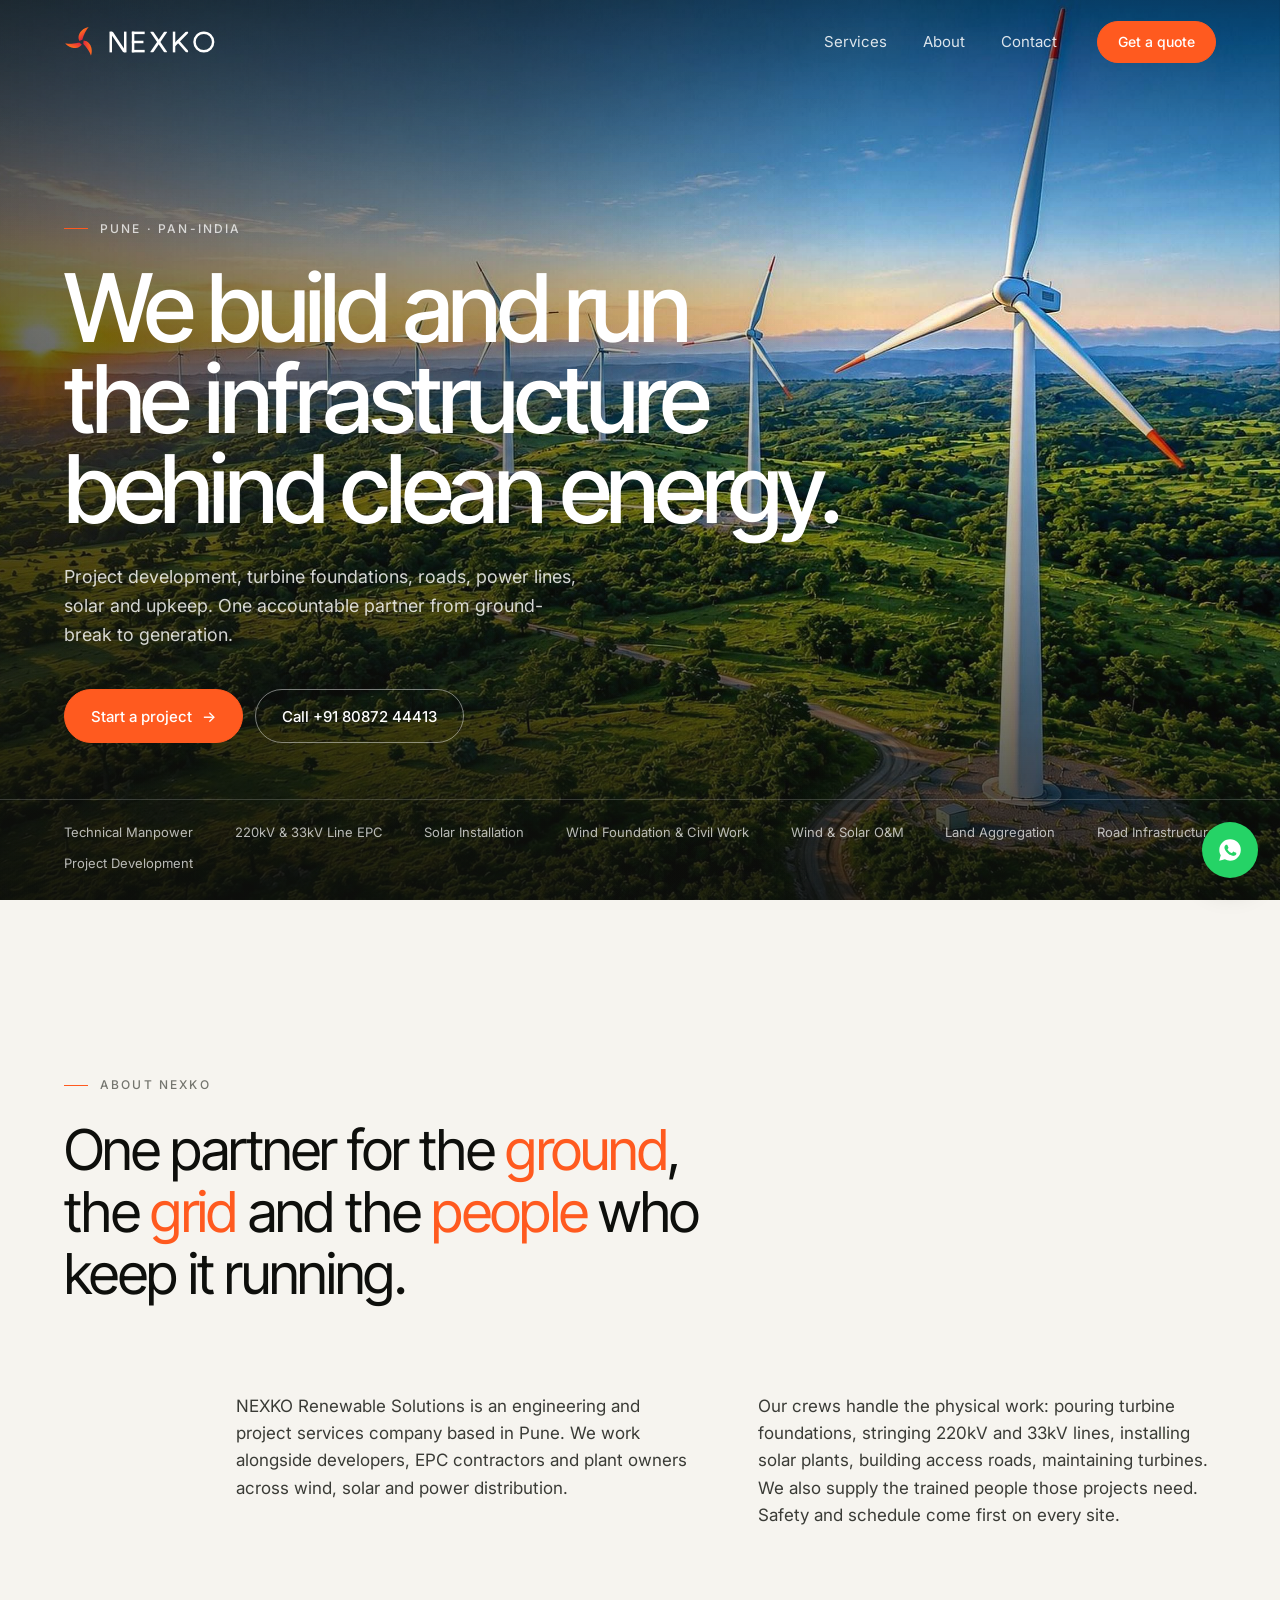
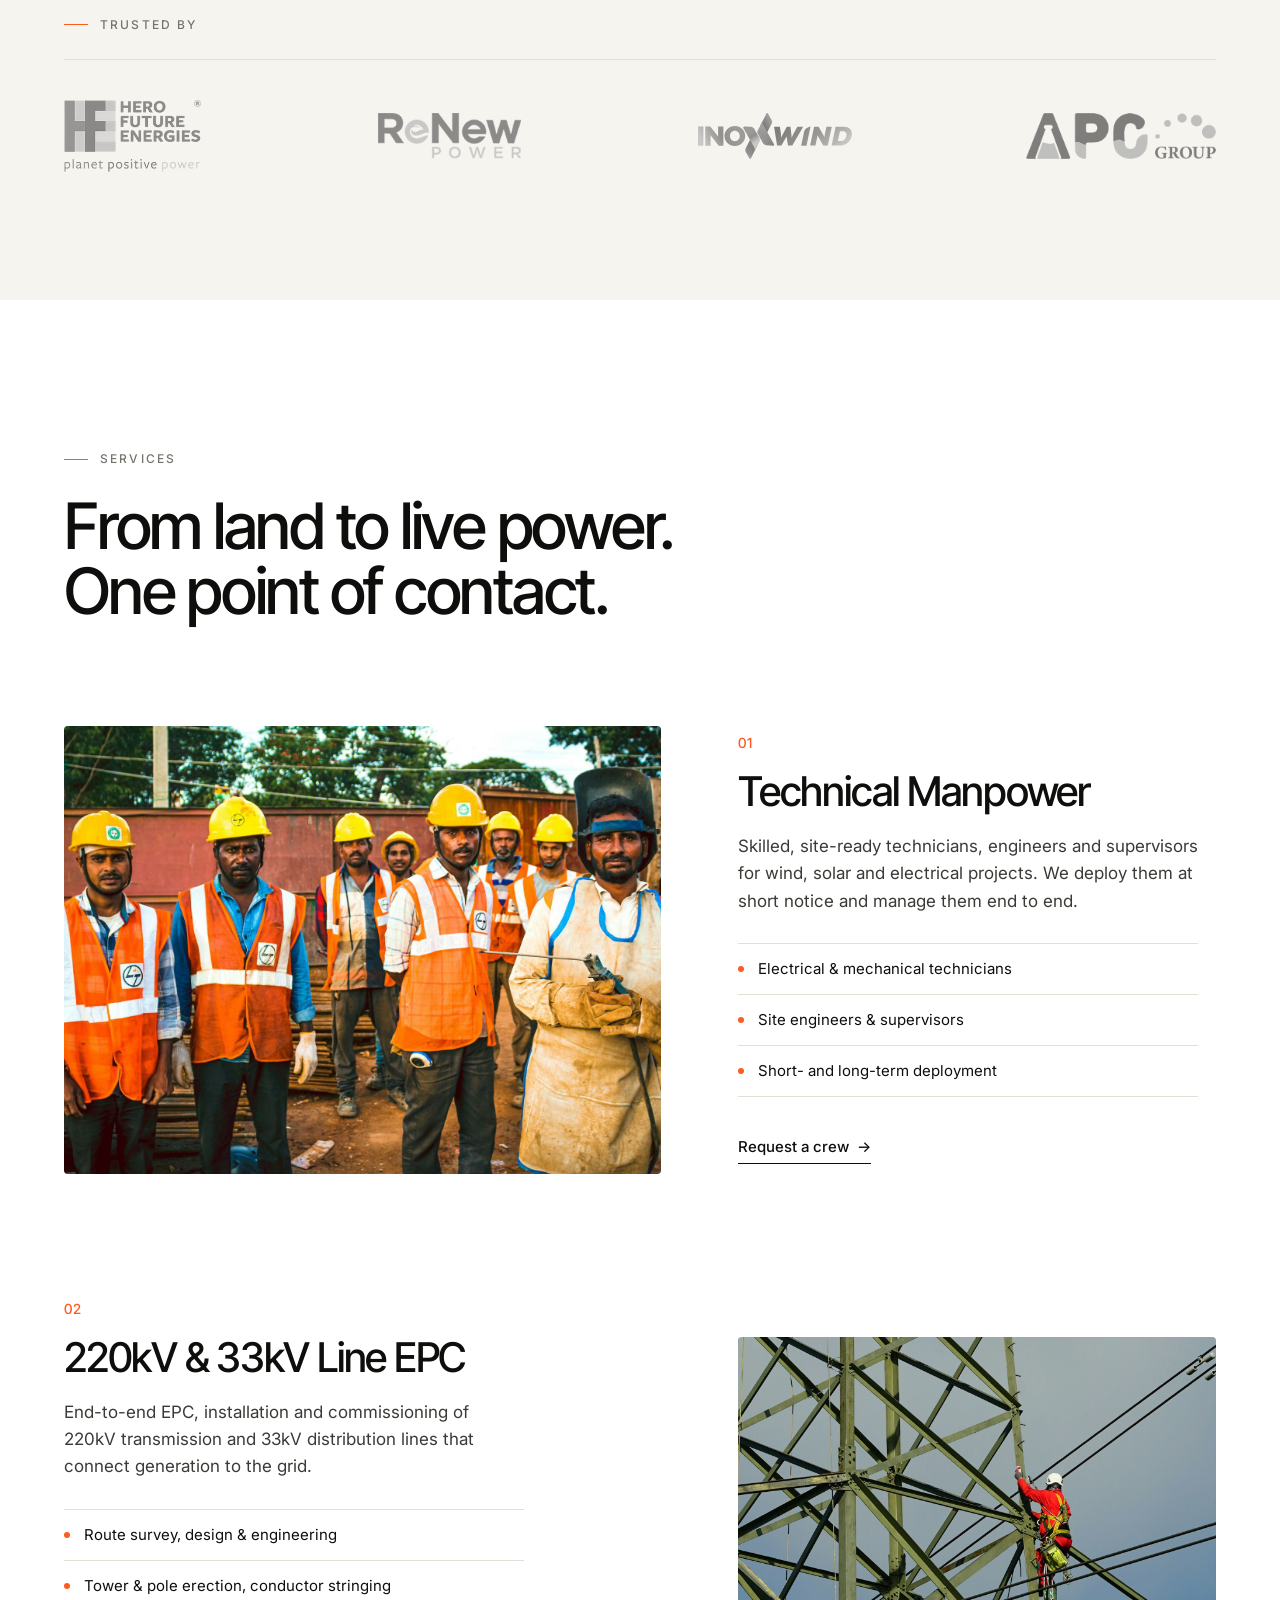
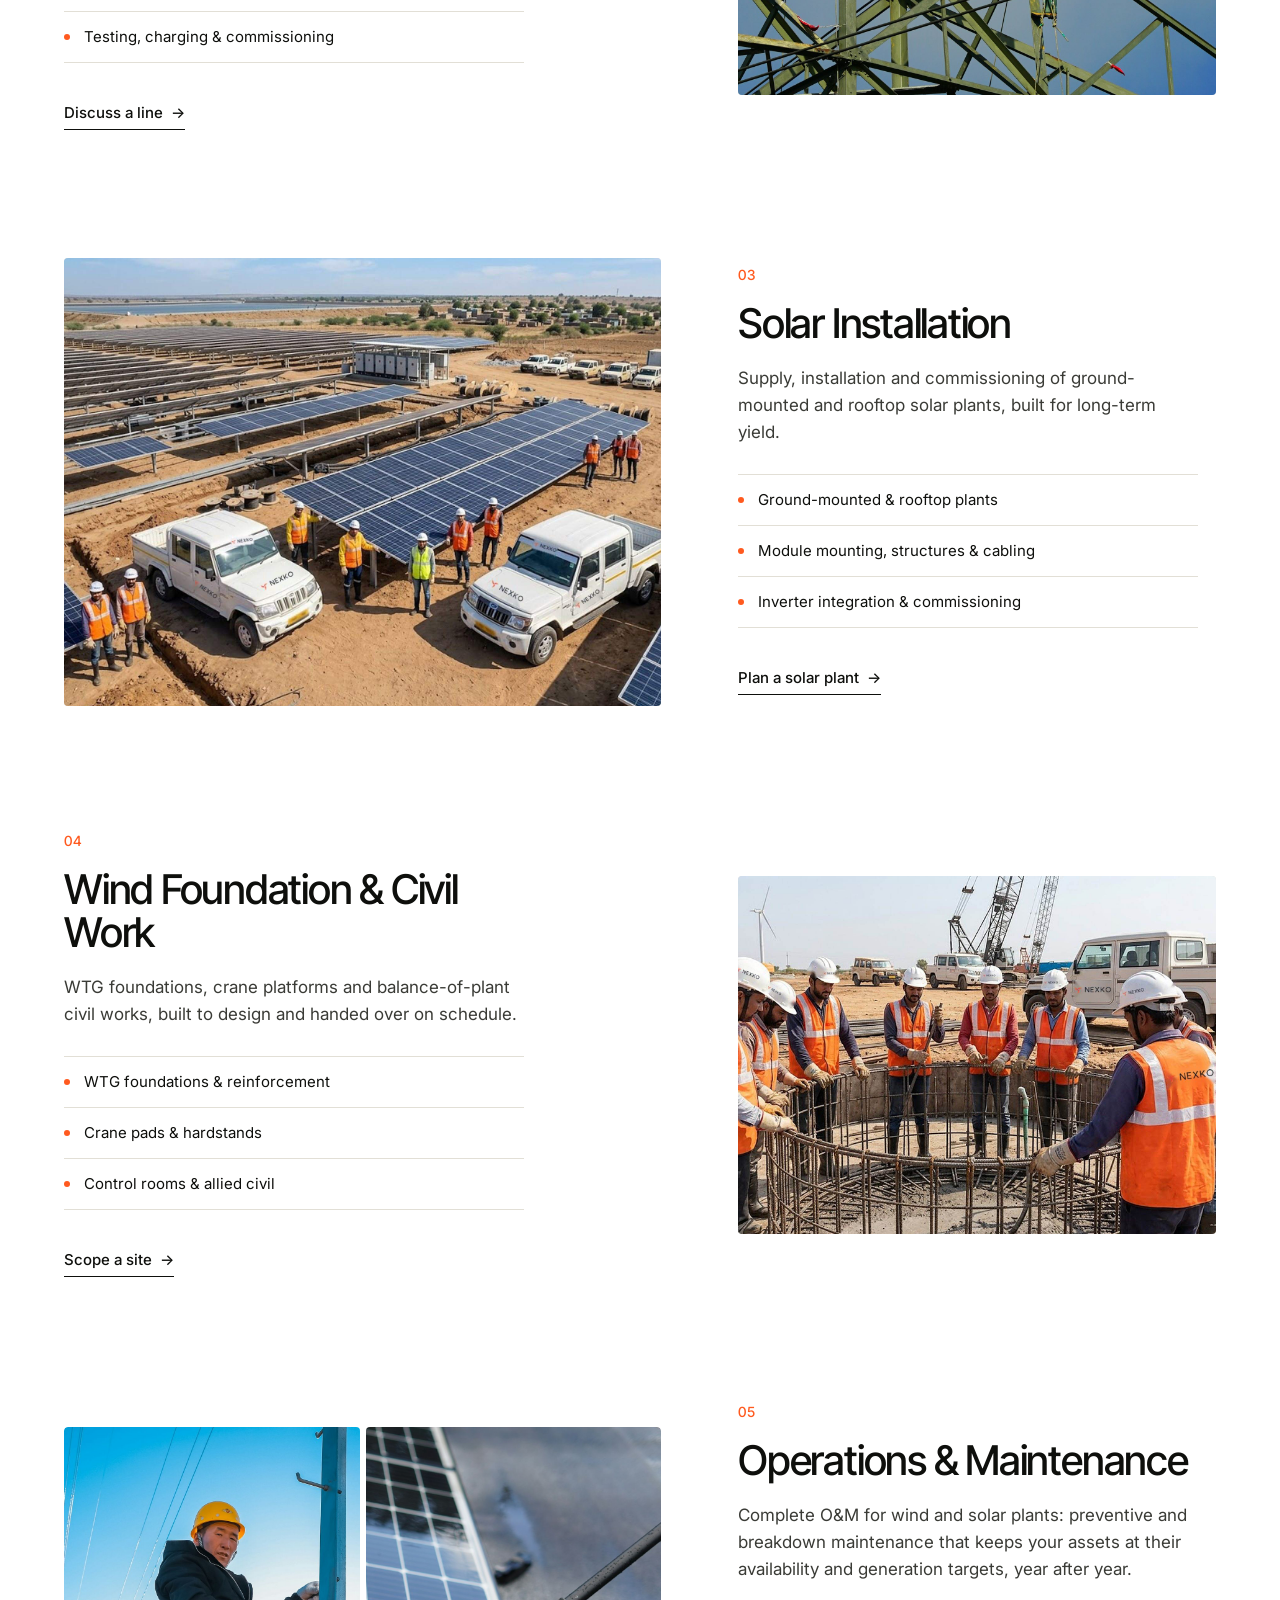
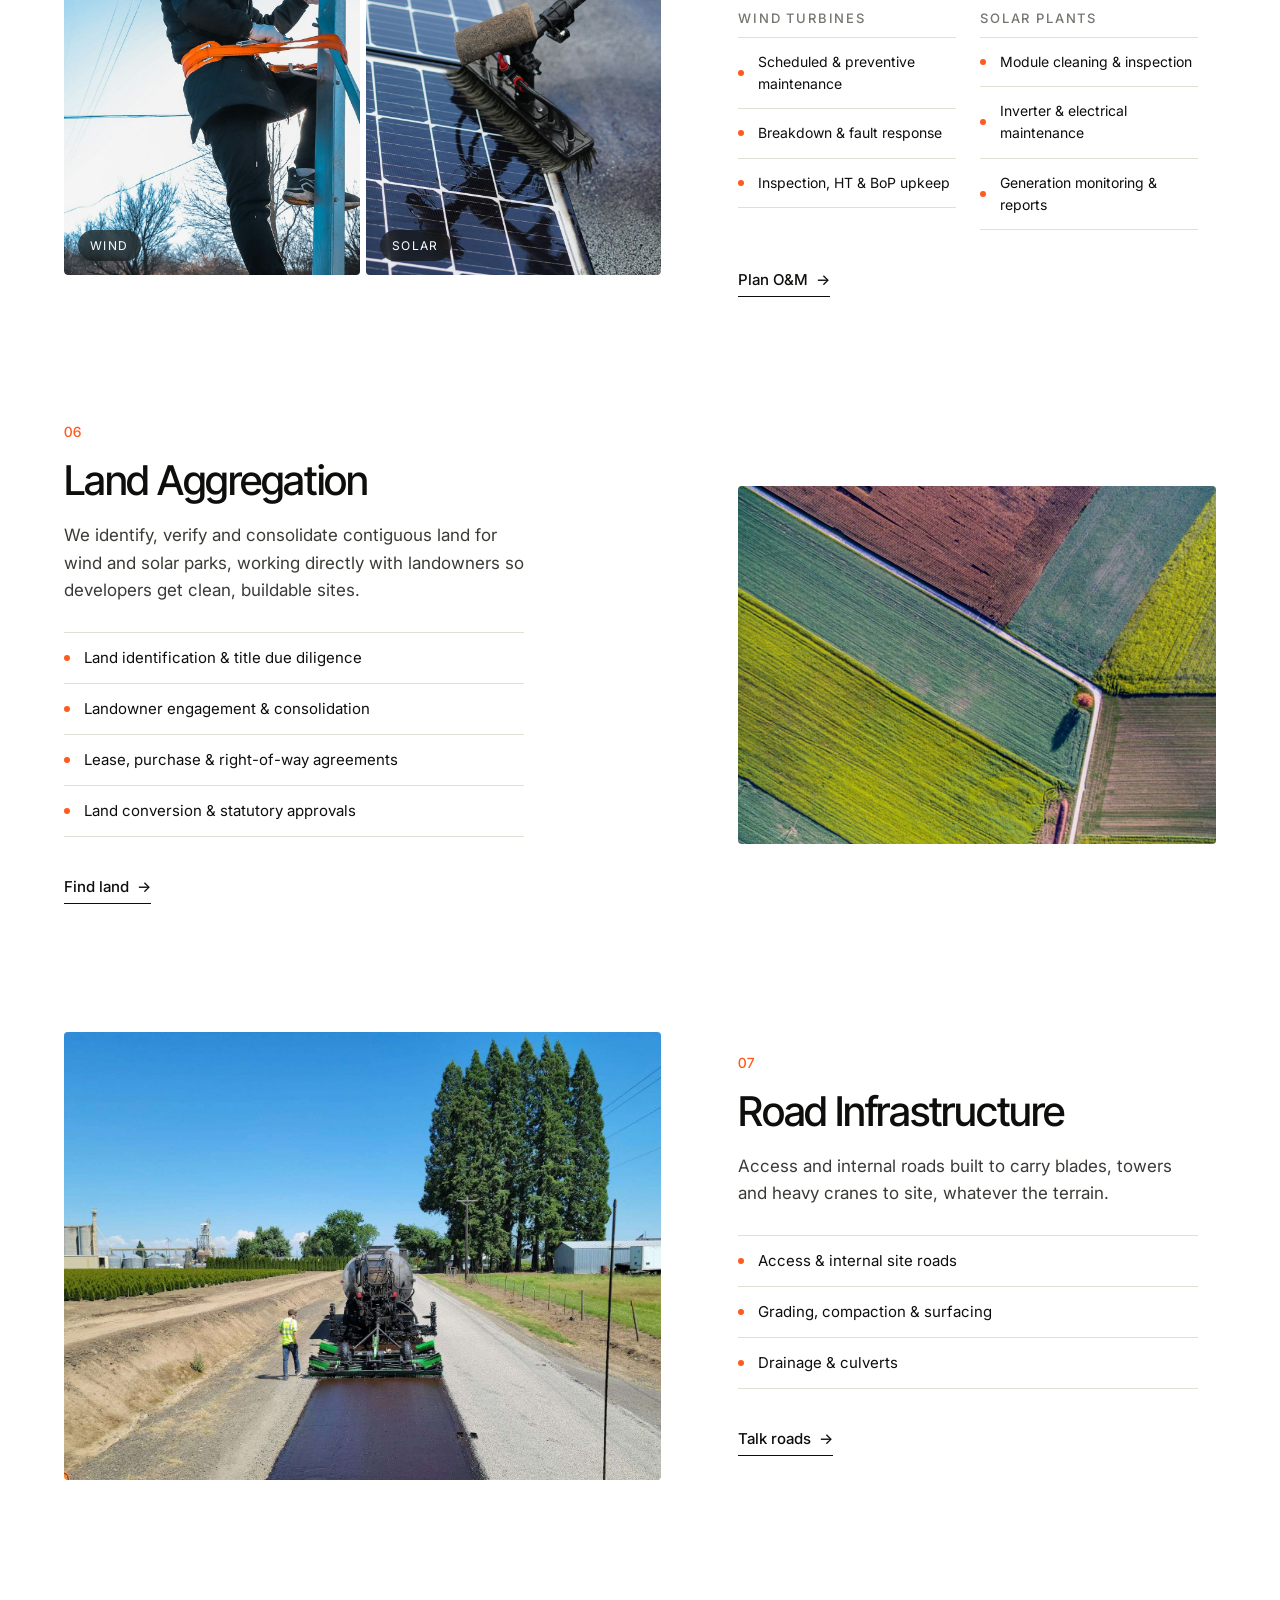
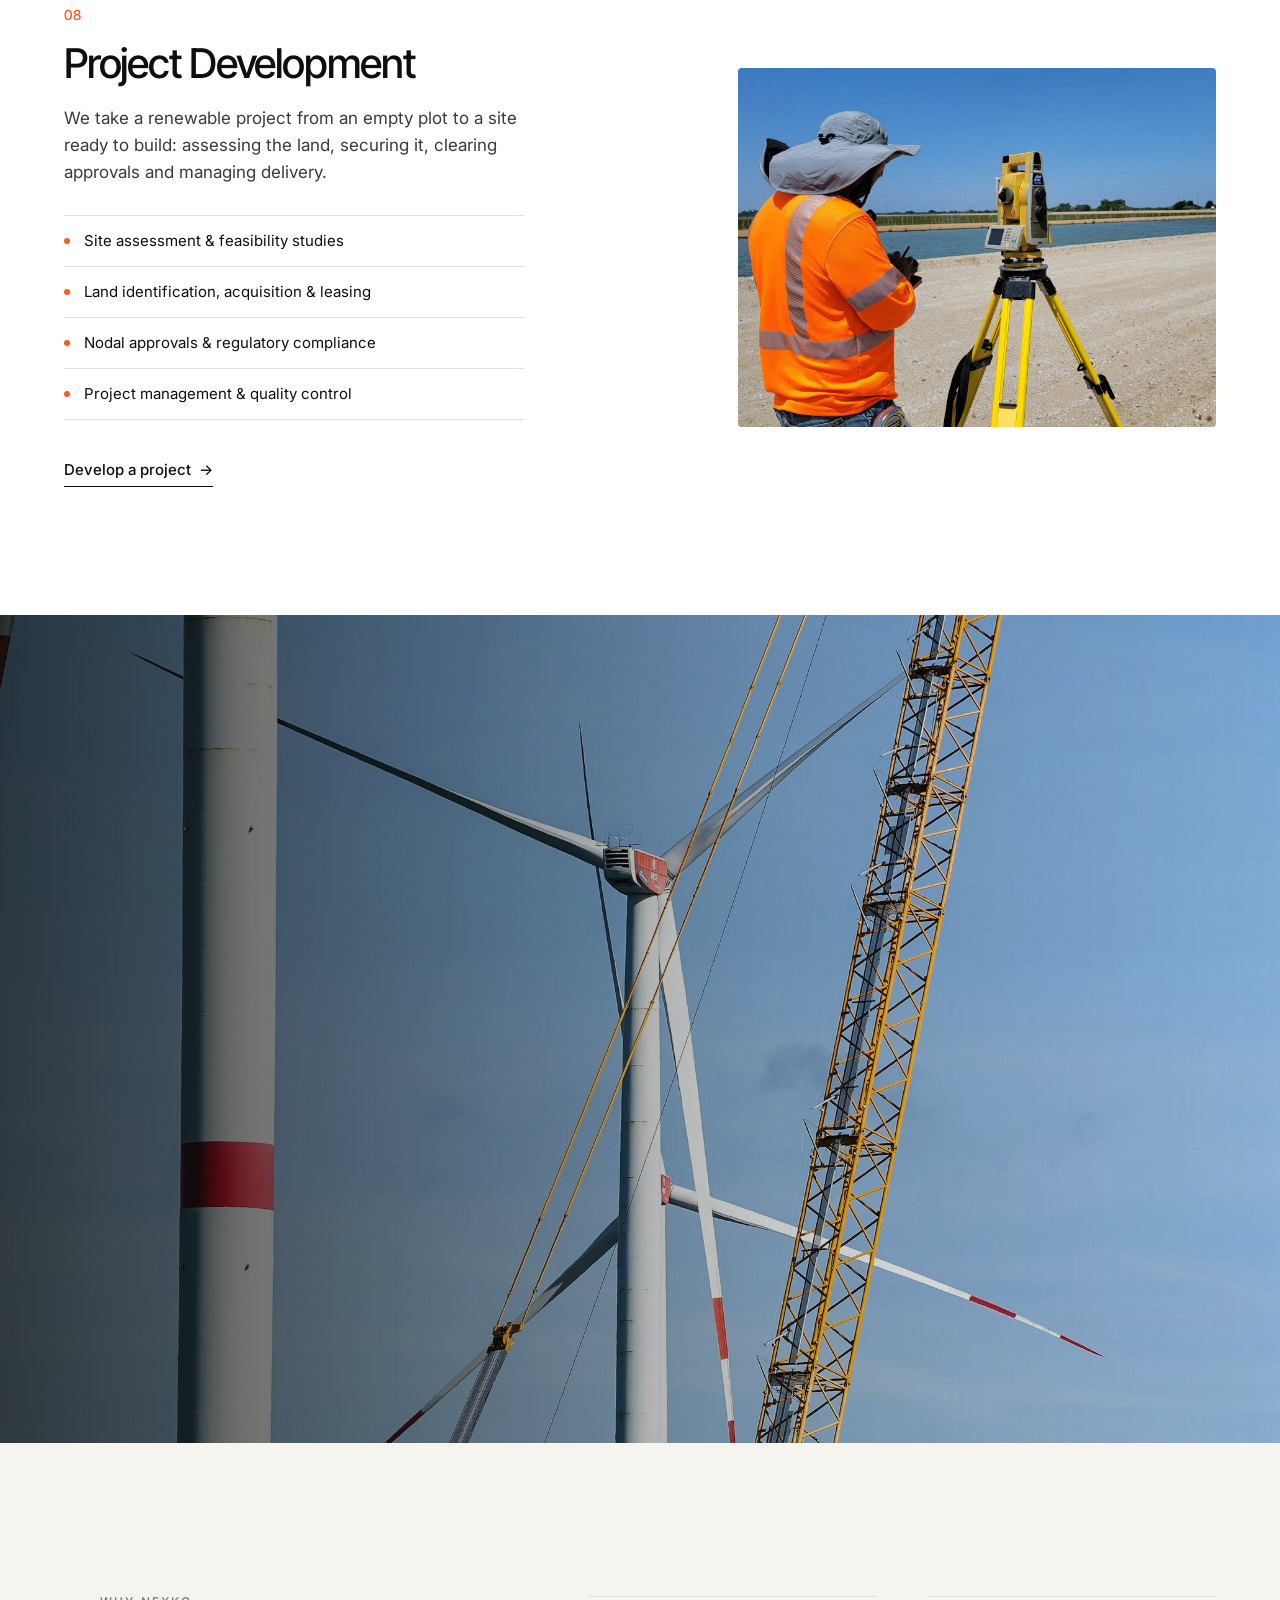
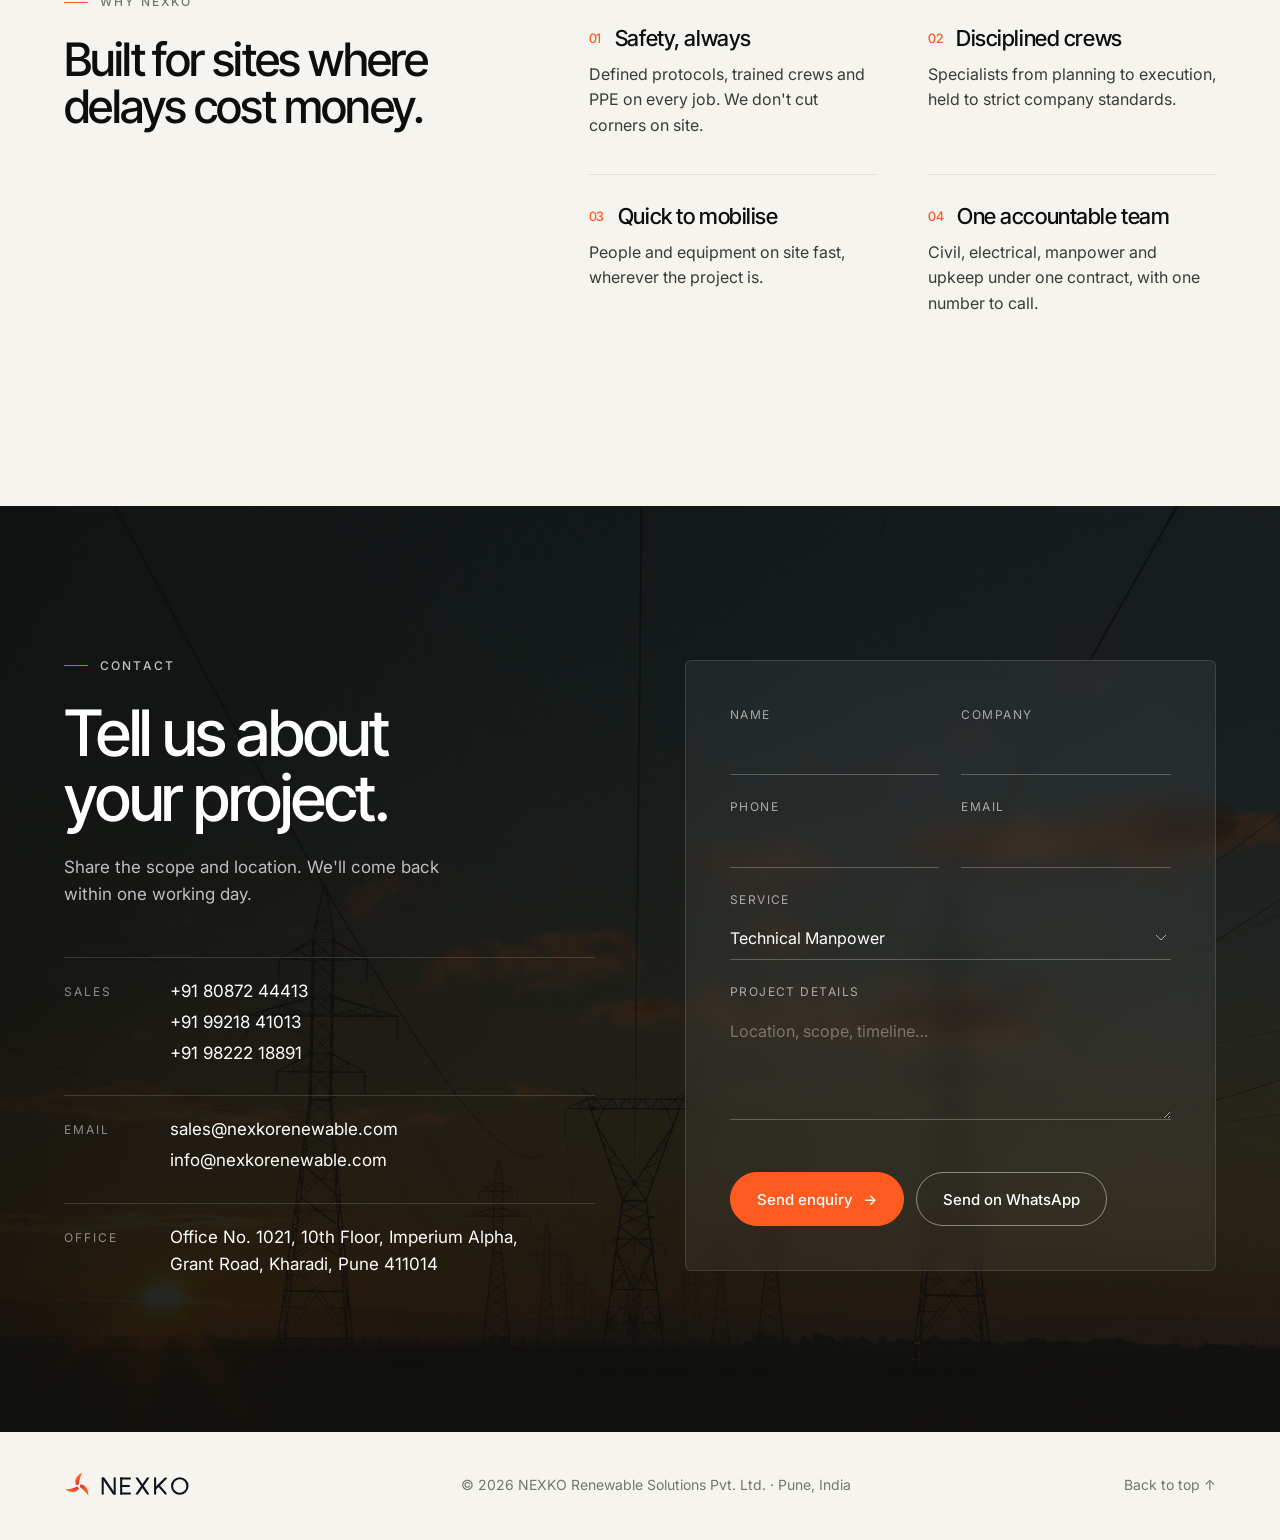
==== index.html @ 8a7cab30 "Add Land Aggregation service above Road Infrastructure Co-Authored-By: Claude Opus 5.5 <noreply@anth" ====
<!doctype html>
<html lang="en">
<head>
  <meta charset="utf-8" />
  <meta name="viewport" content="width=device-width, initial-scale=1" />
  <title>NEXKO Renewable Solutions | Wind, Power & Infrastructure Services</title>
  <meta name="description" content="NEXKO Renewable Solutions, Pune: project development, wind foundation and civil works, road infrastructure, 220kV and 33kV line EPC, solar installation, operations & maintenance and technical manpower." />
  <meta name="theme-color" content="#0e0f0c" />
  <meta property="og:title" content="NEXKO Renewable Solutions" />
  <meta property="og:description" content="Project development, wind civil works, roads, 220kV & 33kV lines, solar, O&M and manpower. One accountable partner." />
  <meta property="og:image" content="assets/img/hero-windfarm.jpg?v=4" />
  <link rel="icon" type="image/svg+xml" href="assets/brand/nexko-mark.svg" />
  <link rel="icon" type="image/png" href="assets/brand/favicon-64.png" />
  <link rel="apple-touch-icon" href="assets/brand/apple-touch-icon.png" />
  <link rel="preconnect" href="https://fonts.googleapis.com" />
  <link rel="preconnect" href="https://fonts.gstatic.com" crossorigin />
  <link href="https://fonts.googleapis.com/css2?family=Inter+Tight:wght@400;500;600&family=Inter:wght@400;500&display=swap" rel="stylesheet" />
  <link rel="preload" as="image" href="assets/img/hero-windfarm.jpg?v=4" />
  <link rel="stylesheet" href="assets/styles.css?v=7" />
</head>
<body>

  <header class="nav" id="nav">
    <div class="nav__inner">
      <a href="#top" class="nav__logo" aria-label="NEXKO home">
        <img src="assets/brand/nexko-logo-white.svg" alt="NEXKO Renewable Solutions" class="logo logo--light" />
        <img src="assets/brand/nexko-logo.svg" alt="" class="logo logo--dark" aria-hidden="true" />
      </a>
      <nav class="nav__links" aria-label="Primary">
        <a href="#services">Services</a>
        <a href="#about">About</a>
        <a href="#contact">Contact</a>
      </nav>
      <a href="#contact" class="btn btn--small nav__cta">Get a quote</a>
      <button class="nav__toggle" aria-label="Open menu" aria-expanded="false"><span></span><span></span></button>
    </div>
  </header>

  <main id="top">

    <!-- HERO -->
    <section class="hero">
      <div class="hero__media"><img src="assets/img/hero-windfarm.jpg?v=4" alt="Wind farm across green hills at sunrise" /></div>
      <div class="hero__shade"></div>
      <div class="hero__content wrap">
        <p class="eyebrow eyebrow--light">Pune · Pan-India</p>
        <h1 class="hero__title">We build and run<br />the infrastructure<br />behind clean energy.</h1>
        <p class="hero__lead">Project development, turbine foundations, roads, power lines, solar and upkeep. One accountable partner from ground-break to generation.</p>
        <div class="hero__actions">
          <a href="#contact" class="btn">Start a project <span aria-hidden="true">→</span></a>
          <a href="tel:+918087244413" class="btn btn--ghost">Call +91 80872 44413</a>
        </div>
      </div>
      <ul class="hero__strip wrap" aria-label="What we do">
        <li>Technical Manpower</li>
        <li>220kV &amp; 33kV Line EPC</li>
        <li>Solar Installation</li>
        <li>Wind Foundation &amp; Civil Work</li>
        <li>Wind &amp; Solar O&amp;M</li>
        <li>Land Aggregation</li>
        <li>Road Infrastructure</li>
        <li>Project Development</li>
      </ul>
    </section>

    <!-- STATEMENT -->
    <section class="statement wrap" id="about">
      <p class="eyebrow">About NEXKO</p>
      <p class="statement__text reveal">One partner for the <em>ground</em>, the <em>grid</em> and the <em>people</em> who keep it running.</p>
      <div class="statement__cols reveal">
        <p>NEXKO Renewable Solutions is an engineering and project services company based in Pune. We work alongside developers, EPC contractors and plant owners across wind, solar and power distribution.</p>
        <p>Our crews handle the physical work: pouring turbine foundations, stringing 220kV and 33kV lines, installing solar plants, building access roads, maintaining turbines. We also supply the trained people those projects need. Safety and schedule come first on every site.</p>
      </div>
    </section>

    <!-- CLIENTS -->
    <section class="clients wrap" aria-labelledby="clients-title">
      <p class="eyebrow" id="clients-title">Trusted by</p>
      <ul class="clients__list reveal">
        <li><img src="assets/clients/hero-future-energies.png" alt="Hero Future Energies" class="clients__logo clients__logo--tall" loading="lazy" /></li>
        <li><img src="assets/clients/renew-power.png" alt="ReNew Power" class="clients__logo" loading="lazy" /></li>
        <li><img src="assets/clients/inox-wind.svg" alt="Inox Wind Ltd." class="clients__logo" loading="lazy" /></li>
        <li><img src="assets/clients/amazon-papyrus.png" alt="APC Group (Amazon Papyrus)" class="clients__logo" loading="lazy" /></li>
      </ul>
    </section>

    <!-- SERVICES -->
    <section class="services" id="services">
      <div class="wrap services__head">
        <p class="eyebrow">Services</p>
        <h2 class="h2">From land to live power.<br />One point of contact.</h2>
      </div>

      <article class="service wrap reveal">
        <figure class="service__media"><img src="assets/img/manpower.jpg?v=4" alt="Team of technicians in hard hats and safety vests" loading="lazy" /></figure>
        <div class="service__body">
          <span class="service__no">01</span>
          <h3 class="h3">Technical Manpower</h3>
          <p>Skilled, site-ready technicians, engineers and supervisors for wind, solar and electrical projects. We deploy them at short notice and manage them end to end.</p>
          <ul class="ticks">
            <li>Electrical &amp; mechanical technicians</li>
            <li>Site engineers &amp; supervisors</li>
            <li>Short- and long-term deployment</li>
          </ul>
          <a href="#contact" class="link" data-service="Technical Manpower">Request a crew <span aria-hidden="true">→</span></a>
        </div>
      </article>

      <article class="service service--flip wrap reveal">
        <figure class="service__media"><img src="assets/img/lines-epc.jpg?v=4" alt="Line crew climbing a lattice transmission tower" loading="lazy" /></figure>
        <div class="service__body">
          <span class="service__no">02</span>
          <h3 class="h3">220kV &amp; 33kV Line EPC</h3>
          <p>End-to-end EPC, installation and commissioning of 220kV transmission and 33kV distribution lines that connect generation to the grid.</p>
          <ul class="ticks">
            <li>Route survey, design &amp; engineering</li>
            <li>Tower &amp; pole erection, conductor stringing</li>
            <li>Testing, charging &amp; commissioning</li>
          </ul>
          <a href="#contact" class="link" data-service="220kV &amp; 33kV Line EPC">Discuss a line <span aria-hidden="true">→</span></a>
        </div>
      </article>

      <article class="service wrap reveal">
        <figure class="service__media"><img src="assets/img/solar-site.jpg?v=4" alt="NEXKO crew at a solar plant installation site" loading="lazy" /></figure>
        <div class="service__body">
          <span class="service__no">03</span>
          <h3 class="h3">Solar Installation</h3>
          <p>Supply, installation and commissioning of ground-mounted and rooftop solar plants, built for long-term yield.</p>
          <ul class="ticks">
            <li>Ground-mounted &amp; rooftop plants</li>
            <li>Module mounting, structures &amp; cabling</li>
            <li>Inverter integration &amp; commissioning</li>
          </ul>
          <a href="#contact" class="link" data-service="Solar Installation">Plan a solar plant <span aria-hidden="true">→</span></a>
        </div>
      </article>

      <article class="service service--flip wrap reveal">
        <figure class="service__media"><img src="assets/img/foundation-crew.jpg?v=4" alt="NEXKO crew fixing reinforcement for a wind turbine foundation" loading="lazy" /></figure>
        <div class="service__body">
          <span class="service__no">04</span>
          <h3 class="h3">Wind Foundation &amp; Civil Work</h3>
          <p>WTG foundations, crane platforms and balance-of-plant civil works, built to design and handed over on schedule.</p>
          <ul class="ticks">
            <li>WTG foundations &amp; reinforcement</li>
            <li>Crane pads &amp; hardstands</li>
            <li>Control rooms &amp; allied civil</li>
          </ul>
          <a href="#contact" class="link" data-service="Wind Foundation &amp; Civil Work">Scope a site <span aria-hidden="true">→</span></a>
        </div>
      </article>

      <article class="service wrap reveal">
        <figure class="service__media service__media--split">
          <div><img src="assets/img/om-wind.jpg?v=4" alt="Technician climbing beside a wind turbine" loading="lazy" /><span>Wind</span></div>
          <div><img src="assets/img/om-solar.jpg?v=4" alt="Solar panels being cleaned with a brush" loading="lazy" /><span>Solar</span></div>
        </figure>
        <div class="service__body">
          <span class="service__no">05</span>
          <h3 class="h3">Operations &amp; Maintenance</h3>
          <p>Complete O&amp;M for wind and solar plants: preventive and breakdown maintenance that keeps your assets at their availability and generation targets, year after year.</p>
          <div class="om">
            <div>
              <h4>Wind turbines</h4>
              <ul class="ticks">
                <li>Scheduled &amp; preventive maintenance</li>
                <li>Breakdown &amp; fault response</li>
                <li>Inspection, HT &amp; BoP upkeep</li>
              </ul>
            </div>
            <div>
              <h4>Solar plants</h4>
              <ul class="ticks">
                <li>Module cleaning &amp; inspection</li>
                <li>Inverter &amp; electrical maintenance</li>
                <li>Generation monitoring &amp; reports</li>
              </ul>
            </div>
          </div>
          <a href="#contact" class="link" data-service="Operations &amp; Maintenance">Plan O&amp;M <span aria-hidden="true">→</span></a>
        </div>
      </article>

      <article class="service service--flip wrap reveal">
        <figure class="service__media"><img src="assets/img/land.jpg?v=4" alt="Aerial view of agricultural land parcels" loading="lazy" /></figure>
        <div class="service__body">
          <span class="service__no">06</span>
          <h3 class="h3">Land Aggregation</h3>
          <p>We identify, verify and consolidate contiguous land for wind and solar parks, working directly with landowners so developers get clean, buildable sites.</p>
          <ul class="ticks">
            <li>Land identification &amp; title due diligence</li>
            <li>Landowner engagement &amp; consolidation</li>
            <li>Lease, purchase &amp; right-of-way agreements</li>
            <li>Land conversion &amp; statutory approvals</li>
          </ul>
          <a href="#contact" class="link" data-service="Land Aggregation">Find land <span aria-hidden="true">→</span></a>
        </div>
      </article>

      <article class="service wrap reveal">
        <figure class="service__media"><img src="assets/img/road.jpg?v=4" alt="Paving machine laying a new asphalt road" loading="lazy" /></figure>
        <div class="service__body">
          <span class="service__no">07</span>
          <h3 class="h3">Road Infrastructure</h3>
          <p>Access and internal roads built to carry blades, towers and heavy cranes to site, whatever the terrain.</p>
          <ul class="ticks">
            <li>Access &amp; internal site roads</li>
            <li>Grading, compaction &amp; surfacing</li>
            <li>Drainage &amp; culverts</li>
          </ul>
          <a href="#contact" class="link" data-service="Road Infrastructure">Talk roads <span aria-hidden="true">→</span></a>
        </div>
      </article>

      <article class="service service--flip wrap reveal">
        <figure class="service__media"><img src="assets/img/project-dev.jpg?v=4" alt="Surveyor setting up a total station on site" loading="lazy" /></figure>
        <div class="service__body">
          <span class="service__no">08</span>
          <h3 class="h3">Project Development</h3>
          <p>We take a renewable project from an empty plot to a site ready to build: assessing the land, securing it, clearing approvals and managing delivery.</p>
          <ul class="ticks">
            <li>Site assessment &amp; feasibility studies</li>
            <li>Land identification, acquisition &amp; leasing</li>
            <li>Nodal approvals &amp; regulatory compliance</li>
            <li>Project management &amp; quality control</li>
          </ul>
          <a href="#contact" class="link" data-service="Project Development">Develop a project <span aria-hidden="true">→</span></a>
        </div>
      </article>
    </section>

    <!-- BAND -->
    <section class="band">
      <div class="band__media"><img src="assets/img/crane.jpg?v=4" alt="Crane assembling a wind turbine" loading="lazy" /></div>
      <div class="band__shade"></div>
      <div class="band__content wrap">
        <p class="band__quote reveal">From the first pour<br />to the thousandth<br />service hour.</p>
      </div>
    </section>

    <!-- WHY -->
    <section class="why wrap">
      <div class="why__head">
        <p class="eyebrow">Why NEXKO</p>
        <h2 class="h2">Built for sites where<br />delays cost money.</h2>
      </div>
      <ol class="why__grid">
        <li class="reveal"><h4>Safety, always</h4><p>Defined protocols, trained crews and PPE on every job. We don't cut corners on site.</p></li>
        <li class="reveal"><h4>Disciplined crews</h4><p>Specialists from planning to execution, held to strict company standards.</p></li>
        <li class="reveal"><h4>Quick to mobilise</h4><p>People and equipment on site fast, wherever the project is.</p></li>
        <li class="reveal"><h4>One accountable team</h4><p>Civil, electrical, manpower and upkeep under one contract, with one number to call.</p></li>
      </ol>
    </section>

    <!-- CONTACT -->
    <section class="contact" id="contact">
      <div class="contact__media"><img src="assets/img/lines.jpg?v=4" alt="" loading="lazy" /></div>
      <div class="contact__shade"></div>
      <div class="contact__inner wrap">
        <div class="contact__info">
          <p class="eyebrow eyebrow--light">Contact</p>
          <h2 class="h2 h2--light">Tell us about<br />your project.</h2>
          <p class="contact__lead">Share the scope and location. We'll come back within one working day.</p>

          <dl class="contact__list">
            <div>
              <dt>Sales</dt>
              <dd>
                <a href="tel:+918087244413">+91 80872 44413</a>
                <a href="tel:+919921841013">+91 99218 41013</a>
                <a href="tel:+919822218891">+91 98222 18891</a>
              </dd>
            </div>
            <div>
              <dt>Email</dt>
              <dd>
                <a href="mailto:sales@nexkorenewable.com">sales@nexkorenewable.com</a>
                <a href="mailto:info@nexkorenewable.com">info@nexkorenewable.com</a>
              </dd>
            </div>
            <div>
              <dt>Office</dt>
              <dd><a href="https://maps.google.com/?q=Gera%27s+Imperium+Alpha+Kharadi+Pune" target="_blank" rel="noopener">Office No. 1021, 10th Floor, Imperium Alpha,<br />Grant Road, Kharadi, Pune 411014</a></dd>
            </div>
          </dl>
        </div>

        <form class="form" id="enquiry" novalidate>
          <div class="form__row">
            <label>Name<input name="name" required autocomplete="name" /></label>
            <label>Company<input name="company" autocomplete="organization" /></label>
          </div>
          <div class="form__row">
            <label>Phone<input name="phone" type="tel" required autocomplete="tel" /></label>
            <label>Email<input name="email" type="email" autocomplete="email" /></label>
          </div>
          <label>Service
            <select name="service" id="service">
              <option>Technical Manpower</option>
              <option>220kV &amp; 33kV Line EPC</option>
              <option>Solar Installation</option>
              <option>Wind Foundation &amp; Civil Work</option>
              <option>Operations &amp; Maintenance</option>
              <option>Land Aggregation</option>
              <option>Road Infrastructure</option>
              <option>Project Development</option>
              <option>Something else</option>
            </select>
          </label>
          <label>Project details<textarea name="message" rows="4" placeholder="Location, scope, timeline…"></textarea></label>
          <p class="form__error" id="formError" role="alert"></p>
          <div class="form__actions">
            <button type="submit" class="btn">Send enquiry <span aria-hidden="true">→</span></button>
            <button type="button" class="btn btn--ghost" id="waSend">Send on WhatsApp</button>
          </div>
        </form>
      </div>
    </section>
  </main>

  <footer class="footer">
    <div class="wrap footer__inner">
      <img src="assets/brand/nexko-logo.svg" alt="NEXKO Renewable Solutions" class="footer__logo" />
      <p>© <span id="year">2026</span> NEXKO Renewable Solutions Pvt. Ltd. · Pune, India</p>
      <a href="#top">Back to top ↑</a>
    </div>
  </footer>

  <a class="wa" href="https://wa.me/919822218891?text=Hi%20NEXKO%2C%20I%27d%20like%20to%20discuss%20a%20project." target="_blank" rel="noopener" aria-label="Chat on WhatsApp">
    <svg viewBox="0 0 24 24" width="26" height="26" aria-hidden="true"><path fill="currentColor" d="M12.04 2C6.58 2 2.13 6.45 2.13 11.91c0 1.75.46 3.45 1.32 4.95L2.05 22l5.25-1.38a9.9 9.9 0 0 0 4.74 1.21h.01c5.46 0 9.91-4.45 9.91-9.91A9.86 9.86 0 0 0 12.04 2zm5.8 14.03c-.24.68-1.42 1.3-1.95 1.35-.5.05-.97.23-3.27-.68-2.77-1.09-4.52-3.92-4.66-4.1-.13-.18-1.11-1.48-1.11-2.82s.7-2 .95-2.27c.25-.27.54-.34.72-.34h.52c.17 0 .39-.06.61.46.23.54.77 1.87.84 2.01.07.13.11.29.02.47-.09.18-.13.29-.27.45-.13.16-.28.35-.4.47-.13.13-.27.28-.12.55.16.27.7 1.15 1.5 1.86 1.03.92 1.9 1.2 2.17 1.34.27.13.43.11.59-.07.16-.18.68-.79.86-1.06.18-.27.36-.23.61-.14.25.09 1.58.75 1.85.88.27.14.45.2.52.32.07.11.07.66-.17 1.32z"/></svg>
  </a>

  <script src="assets/main.js?v=5"></script>
</body>
</html>
---- assets/styles.css ----
:root {
  --ink: #0e0f0c;
  --ink-2: #3a3b36;
  --muted: #74756e;
  --paper: #f6f4ef;
  --white: #ffffff;
  --line: #e2dfd6;
  --accent: #ff5a1f;
  --accent-ink: #e0440c;
  --display: "Inter Tight", system-ui, sans-serif;
  --body: "Inter", system-ui, sans-serif;
  --gutter: clamp(20px, 5vw, 72px);
  --max: 1320px;
  --ease: cubic-bezier(.2, .7, .1, 1);
}

*, *::before, *::after { box-sizing: border-box; }
html { scroll-behavior: smooth; -webkit-text-size-adjust: 100%; }
body {
  margin: 0;
  font-family: var(--body);
  font-size: 17px;
  line-height: 1.6;
  color: var(--ink);
  background: var(--paper);
  -webkit-font-smoothing: antialiased;
}
img { display: block; max-width: 100%; }
a { color: inherit; text-decoration: none; }
figure { margin: 0; }

.wrap { width: 100%; max-width: var(--max); margin-inline: auto; padding-inline: var(--gutter); }

/* ---------- type ---------- */
.eyebrow {
  font: 500 12px/1 var(--body);
  letter-spacing: .18em;
  text-transform: uppercase;
  color: var(--muted);
  margin: 0 0 28px;
  display: flex; align-items: center; gap: 12px;
}
.eyebrow::before { content: ""; width: 24px; height: 1px; background: var(--accent); }
.eyebrow--light { color: rgba(255,255,255,.75); }

.h2 {
  font: 500 clamp(36px, 5vw, 68px)/1.02 var(--display);
  letter-spacing: -.035em;
  margin: 0;
}
.h2--light { color: var(--white); }
.h3 {
  font: 500 clamp(30px, 3.2vw, 44px)/1.05 var(--display);
  letter-spacing: -.03em;
  margin: 0 0 20px;
}

/* ---------- buttons ---------- */
.btn {
  display: inline-flex; align-items: center; gap: 10px;
  height: 54px; padding: 0 26px;
  border-radius: 999px; border: 1px solid var(--accent);
  background: var(--accent); color: var(--white);
  font: 500 15px/1 var(--body); cursor: pointer;
  transition: background .25s, border-color .25s, color .25s, transform .25s var(--ease);
}
.btn:hover { background: var(--accent-ink); border-color: var(--accent-ink); }
.btn span { transition: transform .25s var(--ease); }
.btn:hover span { transform: translateX(4px); }
.btn--ghost { background: transparent; border-color: rgba(255,255,255,.45); color: var(--white); }
.btn--ghost:hover { background: var(--white); border-color: var(--white); color: var(--ink); }
.btn--small { height: 42px; padding: 0 20px; font-size: 14px; }

.link {
  display: inline-flex; gap: 8px; align-items: center;
  font-weight: 500; font-size: 15px;
  padding-bottom: 4px; border-bottom: 1px solid var(--ink);
  transition: color .2s, border-color .2s;
}
.link:hover { color: var(--accent); border-color: var(--accent); }
.link span { transition: transform .25s var(--ease); }
.link:hover span { transform: translateX(4px); }

/* ---------- nav ---------- */
.nav {
  position: fixed; inset: 0 0 auto; z-index: 50;
  transition: background .35s, box-shadow .35s;
}
.nav__inner {
  max-width: var(--max); margin-inline: auto; padding: 0 var(--gutter);
  height: 84px; display: flex; align-items: center; gap: 40px;
  transition: height .35s;
}
.nav__logo { position: relative; height: 34px; flex: none; }
.logo { height: 34px; width: auto; transition: opacity .3s; }
.logo--dark { position: absolute; inset: 0; opacity: 0; }
.nav__links { display: flex; gap: 36px; margin-left: auto; }
.nav__links a { color: var(--white); font-size: 15px; opacity: .85; transition: opacity .2s, color .3s; }
.nav__links a:hover { opacity: 1; }
.nav__toggle { display: none; }

.nav.is-solid { background: rgba(246,244,239,.92); backdrop-filter: blur(14px); -webkit-backdrop-filter: blur(14px); box-shadow: 0 1px 0 var(--line); }
.nav.is-solid .nav__inner { height: 68px; }
.nav.is-solid .logo--light { opacity: 0; }
.nav.is-solid .logo--dark { opacity: 1; }
.nav.is-solid .nav__links a { color: var(--ink); }

/* ---------- hero ---------- */
.hero {
  position: relative; min-height: 100vh; min-height: 100svh;
  display: flex; flex-direction: column; justify-content: flex-end;
  color: var(--white); overflow: hidden; background: var(--ink);
}
.hero__media { position: absolute; inset: 0; }
.hero__media img { width: 100%; height: 100%; object-fit: cover; object-position: center 60%; animation: kenburns 22s var(--ease) both; }
@keyframes kenburns { from { transform: scale(1.12); } to { transform: scale(1); } }
.hero__shade {
  position: absolute; inset: 0;
  background:
    linear-gradient(180deg, rgba(14,15,12,.55) 0%, rgba(14,15,12,0) 28%),
    linear-gradient(90deg, rgba(14,15,12,.62) 0%, rgba(14,15,12,.35) 40%, rgba(14,15,12,0) 68%),
    linear-gradient(0deg, rgba(14,15,12,.85) 0%, rgba(14,15,12,.3) 40%, rgba(14,15,12,0) 65%);
}
.hero__content { position: relative; padding-top: 140px; padding-bottom: 56px; }
.hero__title {
  font: 500 clamp(44px, 7.4vw, 112px)/.96 var(--display);
  letter-spacing: -.045em;
  margin: 0 0 28px;
  max-width: 14ch;
}
.hero__lead { max-width: 520px; margin: 0 0 40px; font-size: clamp(16px, 1.4vw, 19px); color: rgba(255,255,255,.82); }
.hero__actions { display: flex; flex-wrap: wrap; gap: 12px; }

.hero__strip {
  position: relative; list-style: none; margin: 0 auto; padding-top: 22px; padding-bottom: 26px;
  display: flex; flex-wrap: wrap; justify-content: space-between; gap: 10px 28px;
  border-top: 1px solid rgba(255,255,255,.18);
  font-size: 13px; color: rgba(255,255,255,.7);
}
.hero__strip li { white-space: nowrap; }

.hero__content > *, .hero__strip { animation: rise 1.1s var(--ease) both; }
.hero__content > :nth-child(2) { animation-delay: .1s; }
.hero__content > :nth-child(3) { animation-delay: .2s; }
.hero__content > :nth-child(4) { animation-delay: .3s; }
.hero__strip { animation-delay: .45s; }
@keyframes rise { from { opacity: 0; transform: translateY(24px); } to { opacity: 1; transform: none; } }

/* ---------- statement ---------- */
.statement { padding-block: clamp(96px, 14vw, 180px); }
.statement:has(+ .clients) { padding-bottom: clamp(56px, 7vw, 96px); }
.statement__text {
  font: 400 clamp(30px, 4.4vw, 60px)/1.1 var(--display);
  letter-spacing: -.03em;
  margin: 0 0 clamp(48px, 7vw, 88px);
  max-width: 20ch;
}
.statement__text em { font-style: normal; color: var(--accent); }
.statement__cols { display: grid; grid-template-columns: 1fr 1fr; gap: clamp(28px, 5vw, 80px); max-width: 980px; margin-left: auto; color: var(--ink-2); }
.statement__cols p { margin: 0; }

/* ---------- clients ---------- */
.clients { padding-bottom: clamp(80px, 10vw, 130px); }
.clients__list {
  list-style: none; margin: 0; padding: 40px 0 0; border-top: 1px solid var(--line);
  display: flex; flex-wrap: wrap; align-items: center; justify-content: space-between; gap: 40px 64px;
}
.clients__logo { height: 46px; width: auto; transition: filter .4s, opacity .4s; }
.clients__logo--tall { height: 72px; }
@media (hover: hover) {
  .clients__logo { filter: grayscale(1); opacity: .65; }
  .clients__list li:hover .clients__logo { filter: none; opacity: 1; }
}
@media (max-width: 560px) {
  .clients__list { justify-content: center; gap: 32px 40px; }
  .clients__logo { height: 34px; }
  .clients__logo--tall { height: 56px; }
}

/* ---------- services ---------- */
.services { padding-bottom: clamp(80px, 10vw, 140px); background: var(--white); padding-top: clamp(96px, 12vw, 160px); }
.services__head { margin-bottom: clamp(56px, 8vw, 110px); }
.service {
  display: grid; grid-template-columns: 1.25fr 1fr; gap: clamp(32px, 6vw, 96px);
  align-items: center;
  margin-bottom: clamp(72px, 10vw, 140px);
}
.service:last-child { margin-bottom: 0; }
.service--flip .service__media { order: 2; }
.service__media { overflow: hidden; border-radius: 4px; aspect-ratio: 4 / 3; background: var(--line); }
.service__media img { width: 100%; height: 100%; object-fit: cover; transform: scale(1.04); transition: transform 1.4s var(--ease); }
.service:hover .service__media img { transform: scale(1); }
.service__body { max-width: 460px; }
.service__media--split { display: grid; grid-template-columns: 1fr 1fr; gap: 6px; background: none; }
.service__media--split div { position: relative; overflow: hidden; border-radius: 4px; }
.service__media--split span {
  position: absolute; left: 14px; bottom: 14px; padding: 6px 12px; border-radius: 999px;
  background: rgba(14,15,12,.65); color: var(--white); font-size: 12px; letter-spacing: .12em; text-transform: uppercase;
  backdrop-filter: blur(6px); -webkit-backdrop-filter: blur(6px);
}
.om { display: grid; grid-template-columns: 1fr 1fr; gap: 24px; }
.om h4 { font: 500 13px/1 var(--body); letter-spacing: .14em; text-transform: uppercase; color: var(--muted); margin: 0 0 12px; }
.om .ticks li { font-size: 14px; }
.service__body p { color: var(--ink-2); margin: 0 0 28px; }
.service__no { display: block; font: 500 14px/1 var(--display); color: var(--accent); margin-bottom: 20px; letter-spacing: .04em; }
.ticks { list-style: none; padding: 0; margin: 0 0 36px; border-top: 1px solid var(--line); }
.ticks li { padding: 13px 0; border-bottom: 1px solid var(--line); font-size: 15px; display: flex; gap: 14px; align-items: center; }
.ticks li::before { content: ""; width: 6px; height: 6px; border-radius: 50%; background: var(--accent); flex: none; }

/* ---------- band ---------- */
.band { position: relative; height: min(92vh, 900px); min-height: 520px; overflow: hidden; color: var(--white); display: flex; align-items: flex-end; background: var(--ink); }
.band__media { position: absolute; inset: -10% 0; }
.band__media img { width: 100%; height: 100%; object-fit: cover; object-position: center 35%; }
.band__shade { position: absolute; inset: 0; background: linear-gradient(90deg, rgba(14,15,12,.75) 0%, rgba(14,15,12,.2) 60%, rgba(14,15,12,0) 100%); }
.band__content { position: relative; padding-bottom: clamp(56px, 8vw, 110px); }
.band__quote { font: 500 clamp(40px, 6.4vw, 96px)/.98 var(--display); letter-spacing: -.045em; margin: 0; }

/* ---------- why ---------- */
.why { padding-block: clamp(96px, 12vw, 160px); display: grid; grid-template-columns: 1fr 1.4fr; gap: clamp(40px, 6vw, 96px); }
.why__grid { list-style: none; margin: 0; padding: 0; display: grid; grid-template-columns: 1fr 1fr; gap: 0 clamp(28px, 4vw, 56px); counter-reset: why; }
.why__grid li { padding: 28px 0 36px; border-top: 1px solid var(--line); counter-increment: why; }
.why__grid h4 { font: 500 22px/1.2 var(--display); letter-spacing: -.02em; margin: 0 0 10px; display: flex; gap: 14px; }
.why__grid h4::before { content: "0" counter(why); color: var(--accent); font-size: 13px; padding-top: 6px; }
.why__grid p { margin: 0; color: var(--ink-2); font-size: 16px; }

/* ---------- contact ---------- */
.contact { position: relative; color: var(--white); background: var(--ink); overflow: hidden; }
.contact__media { position: absolute; inset: 0; }
.contact__media img { width: 100%; height: 100%; object-fit: cover; }
.contact__shade { position: absolute; inset: 0; background: linear-gradient(90deg, rgba(14,15,12,.93) 0%, rgba(14,15,12,.82) 55%, rgba(14,15,12,.7) 100%); }
.contact__inner { position: relative; display: grid; grid-template-columns: 1fr 1fr; gap: clamp(48px, 7vw, 120px); padding-block: clamp(96px, 12vw, 160px); }
.contact__lead { color: rgba(255,255,255,.72); margin: 24px 0 48px; max-width: 420px; }
.contact__list { margin: 0; display: grid; gap: 28px; }
.contact__list div { display: grid; grid-template-columns: 90px 1fr; gap: 16px; padding-top: 20px; border-top: 1px solid rgba(255,255,255,.14); }
.contact__list dt { font-size: 12px; letter-spacing: .16em; text-transform: uppercase; color: rgba(255,255,255,.5); padding-top: 4px; }
.contact__list dd { margin: 0; display: grid; gap: 4px; font-size: 17px; }
.contact__list a { transition: color .2s; }
.contact__list a:hover { color: var(--accent); }

.form {
  align-self: start;
  background: rgba(255,255,255,.06);
  border: 1px solid rgba(255,255,255,.12);
  border-radius: 6px;
  padding: clamp(24px, 3.5vw, 44px);
  backdrop-filter: blur(10px); -webkit-backdrop-filter: blur(10px);
  display: grid; gap: 22px;
}
.form__row { display: grid; grid-template-columns: 1fr 1fr; gap: 22px; }
.form label { display: grid; gap: 8px; font-size: 12px; letter-spacing: .12em; text-transform: uppercase; color: rgba(255,255,255,.6); }
.form input, .form select, .form textarea {
  font: 400 16px/1.4 var(--body); color: var(--white);
  background: transparent; border: 0; border-bottom: 1px solid rgba(255,255,255,.25);
  padding: 10px 0; border-radius: 0; outline: none; width: 100%;
  text-transform: none; letter-spacing: 0;
  transition: border-color .2s;
}
.form select { appearance: none; -webkit-appearance: none; cursor: pointer;
  background: url("data:image/svg+xml,%3Csvg xmlns='http://www.w3.org/2000/svg' width='12' height='8'%3E%3Cpath d='M1 1l5 5 5-5' stroke='white' fill='none' stroke-opacity='.6'/%3E%3C/svg%3E") no-repeat right 4px center; }
.form select option { color: var(--ink); }
.form textarea { resize: vertical; min-height: 90px; }
.form input:focus, .form select:focus, .form textarea:focus { border-color: var(--accent); }
.form ::placeholder { color: rgba(255,255,255,.35); }
.form__error { margin: -6px 0 0; min-height: 1em; color: #ffb199; font-size: 14px; }
.form__actions { display: flex; flex-wrap: wrap; gap: 12px; }

/* ---------- footer ---------- */
.footer { background: var(--paper); padding-block: 40px; font-size: 14px; color: var(--muted); }
.footer__inner { display: flex; align-items: center; justify-content: space-between; gap: 24px; flex-wrap: wrap; }
.footer__logo { height: 28px; width: auto; }
.footer p { margin: 0; }
.footer a:hover { color: var(--accent); }

/* ---------- whatsapp ---------- */
.wa {
  position: fixed; right: 22px; bottom: 22px; z-index: 60;
  width: 56px; height: 56px; border-radius: 50%;
  display: grid; place-items: center;
  background: #25d366; color: var(--white);
  box-shadow: 0 10px 30px rgba(0,0,0,.2);
  transition: transform .25s var(--ease);
}
.wa:hover { transform: scale(1.07); }

/* ---------- reveal ---------- */
.reveal { opacity: 0; transform: translateY(32px); transition: opacity 1s var(--ease), transform 1s var(--ease); }
.reveal.is-in { opacity: 1; transform: none; }
.why__grid li.reveal:nth-child(2) { transition-delay: .08s; }
.why__grid li.reveal:nth-child(3) { transition-delay: .16s; }
.why__grid li.reveal:nth-child(4) { transition-delay: .24s; }

/* ---------- responsive ---------- */
@media (max-width: 1080px) {
  .hero__strip { justify-content: flex-start; }
}
@media (max-width: 860px) {
  body { font-size: 16px; }
  .nav__inner { height: 68px; gap: 16px; }
  .nav__cta { display: none; }
  .nav__toggle {
    display: grid; gap: 6px; margin-left: auto; padding: 10px; background: none; border: 0; cursor: pointer;
  }
  .nav__toggle span { width: 24px; height: 2px; background: var(--white); transition: transform .3s, background .3s; }
  .nav.is-solid .nav__toggle span, .nav.is-open .nav__toggle span { background: var(--ink); }
  .nav.is-open .nav__toggle span:first-child { transform: translateY(4px) rotate(45deg); }
  .nav.is-open .nav__toggle span:last-child { transform: translateY(-4px) rotate(-45deg); }
  .nav__links {
    position: fixed; inset: 68px 0 auto; flex-direction: column; gap: 0;
    background: var(--paper); padding: 8px var(--gutter) 24px;
    box-shadow: 0 1px 0 var(--line);
    transform: translateY(-8px); opacity: 0; pointer-events: none; transition: opacity .25s, transform .25s;
  }
  .nav__links a { color: var(--ink); font: 500 24px/1 var(--display); padding: 18px 0; border-bottom: 1px solid var(--line); opacity: 1; }
  .nav.is-open { background: var(--paper); }
  .nav.is-open .logo--light { opacity: 0; }
  .nav.is-open .logo--dark { opacity: 1; }
  .nav.is-open .nav__links { opacity: 1; transform: none; pointer-events: auto; }
  .logo { height: 28px; }
  .nav__logo { height: 28px; }

  .hero__strip { display: none; }
  .hero__content { padding-bottom: 72px; }
  .btn { height: 50px; }

  .statement__cols { grid-template-columns: 1fr; gap: 20px; }
  .service, .service--flip { grid-template-columns: 1fr; gap: 28px; }
  .service--flip .service__media { order: 0; }
  .why { grid-template-columns: 1fr; }
  .contact__inner { grid-template-columns: 1fr; }
}
@media (max-width: 560px) {
  .why__grid { grid-template-columns: 1fr; }
  .om { grid-template-columns: 1fr; gap: 8px; }
  .form__row { grid-template-columns: 1fr; }
  .contact__list div { grid-template-columns: 1fr; gap: 6px; }
  .hero__actions .btn { width: 100%; justify-content: center; }
  .form__actions .btn { width: 100%; justify-content: center; }
  .footer__inner { flex-direction: column; align-items: flex-start; }
  .wa { width: 52px; height: 52px; right: 16px; bottom: 16px; }
}

@media (prefers-reduced-motion: reduce) {
  html { scroll-behavior: auto; }
  *, *::before, *::after { animation: none !important; transition: none !important; }
  .reveal { opacity: 1; transform: none; }
}
.why__head .h2 { font-size: clamp(32px, 3.6vw, 52px); }
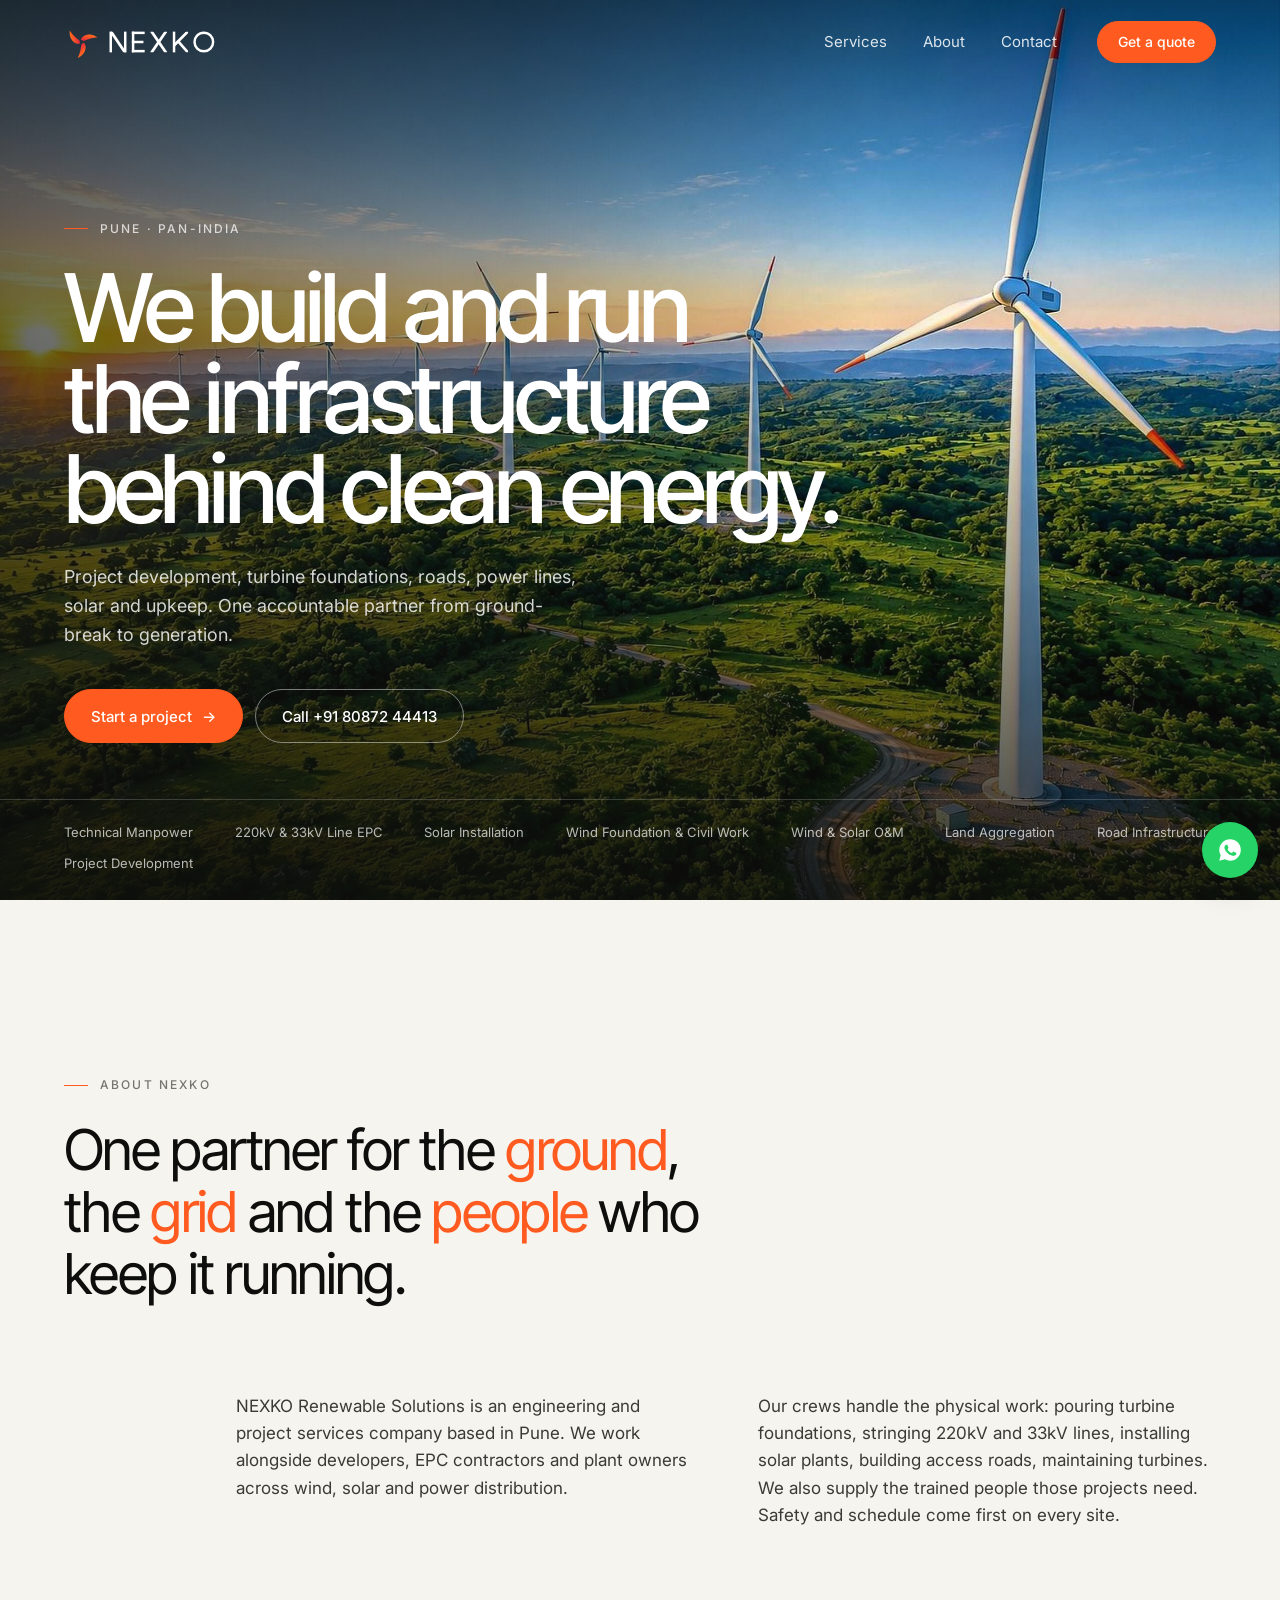
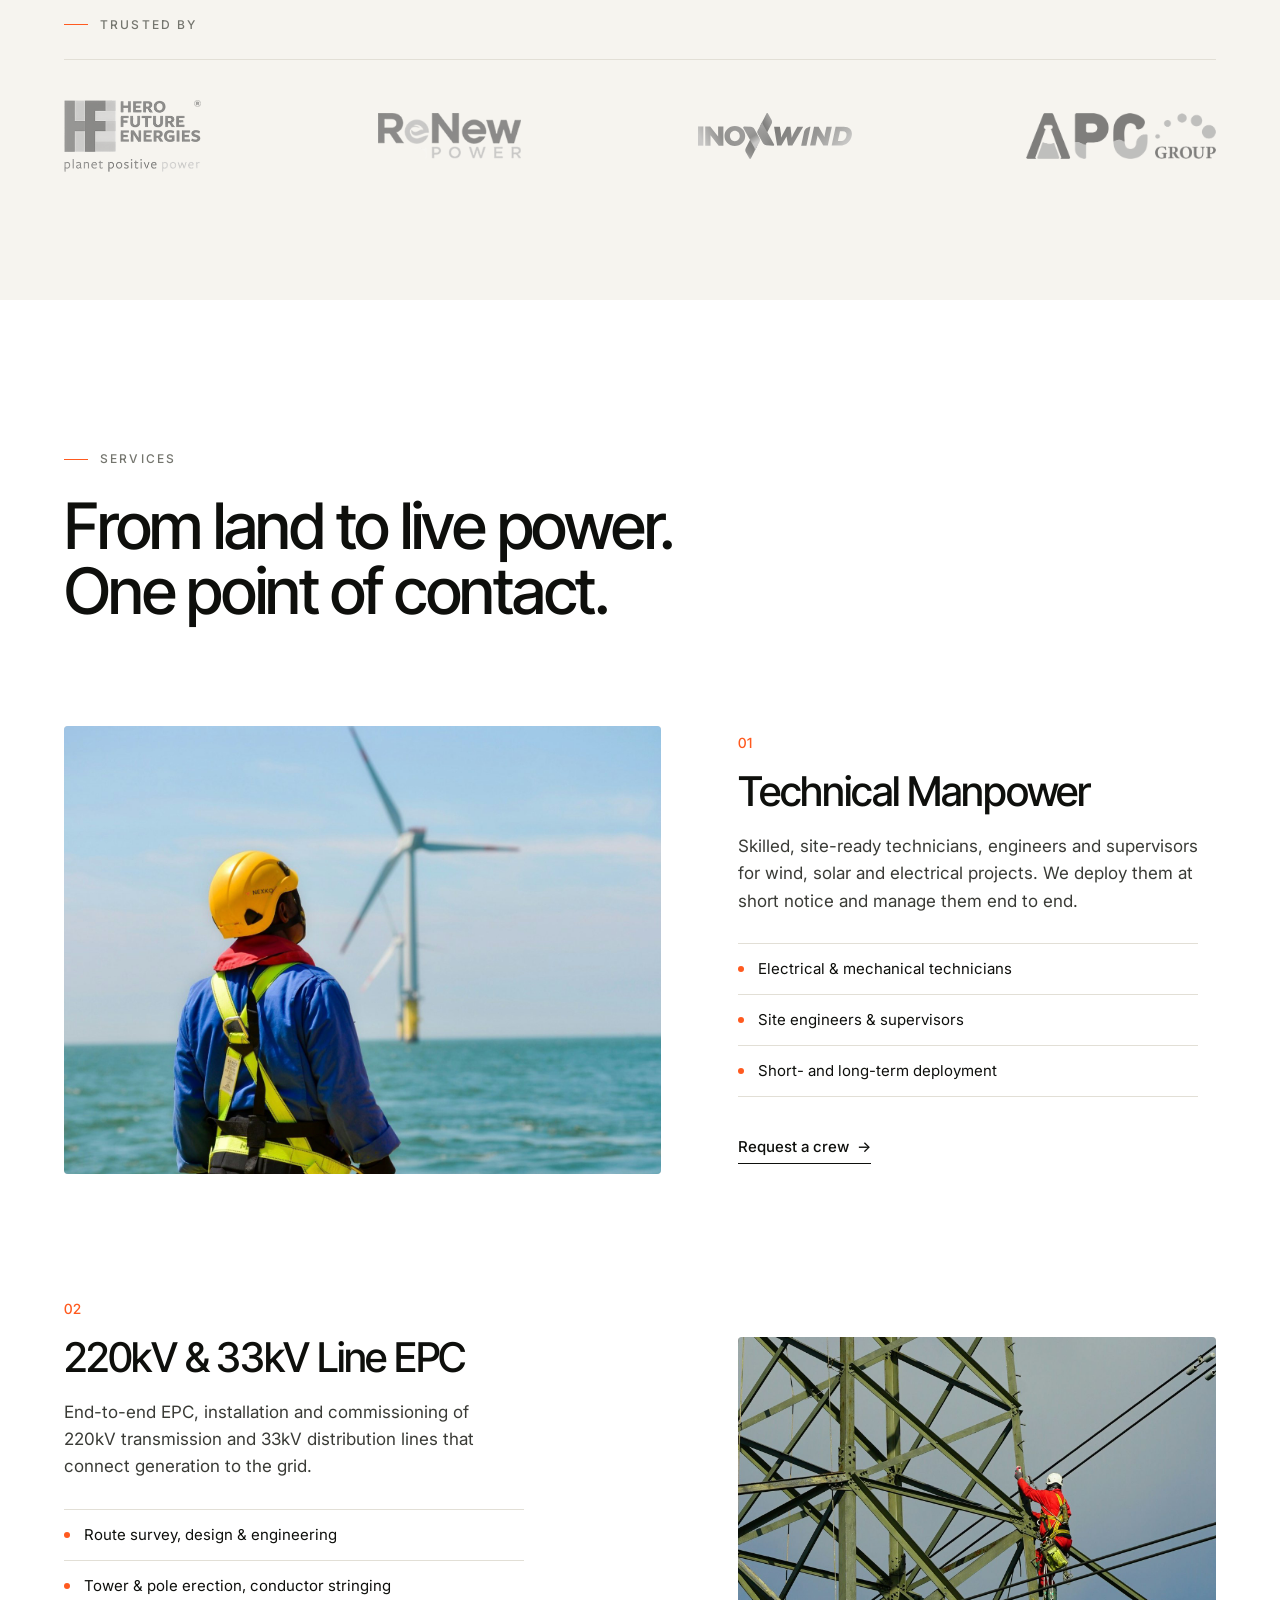
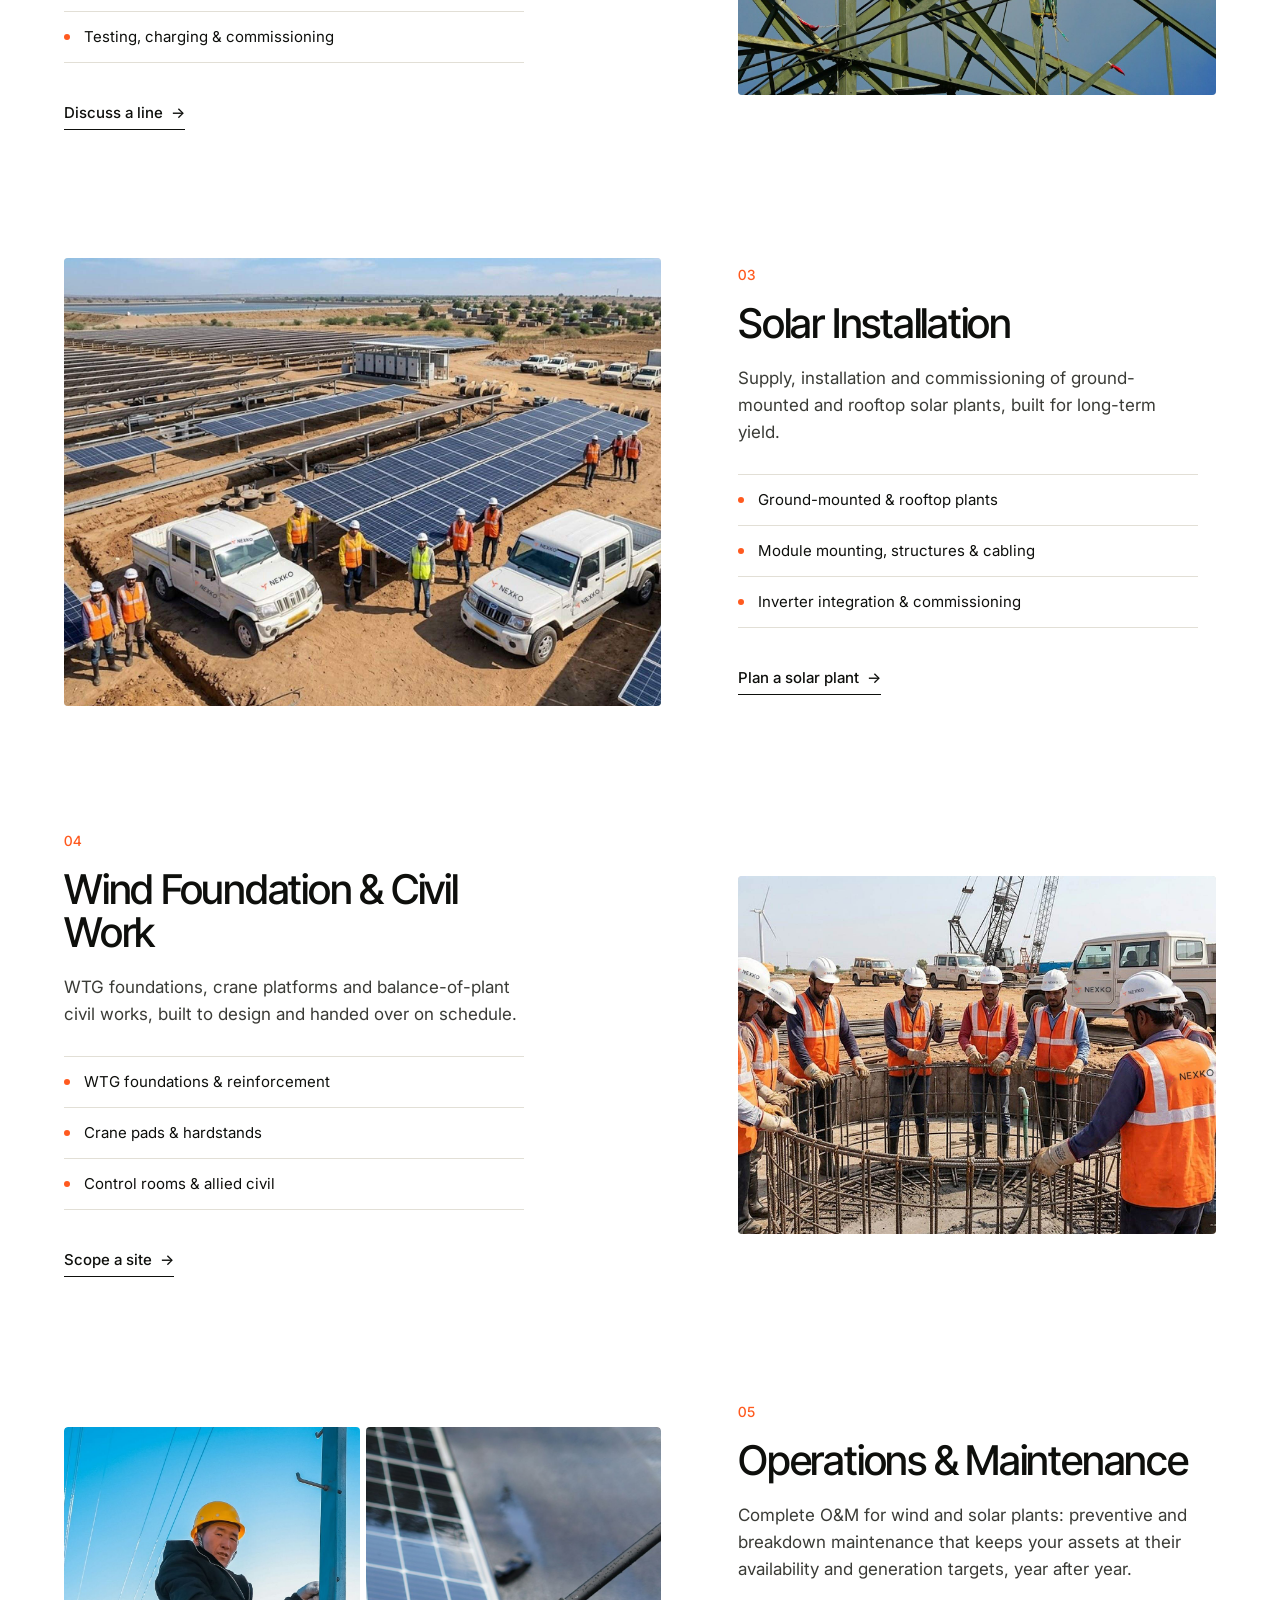
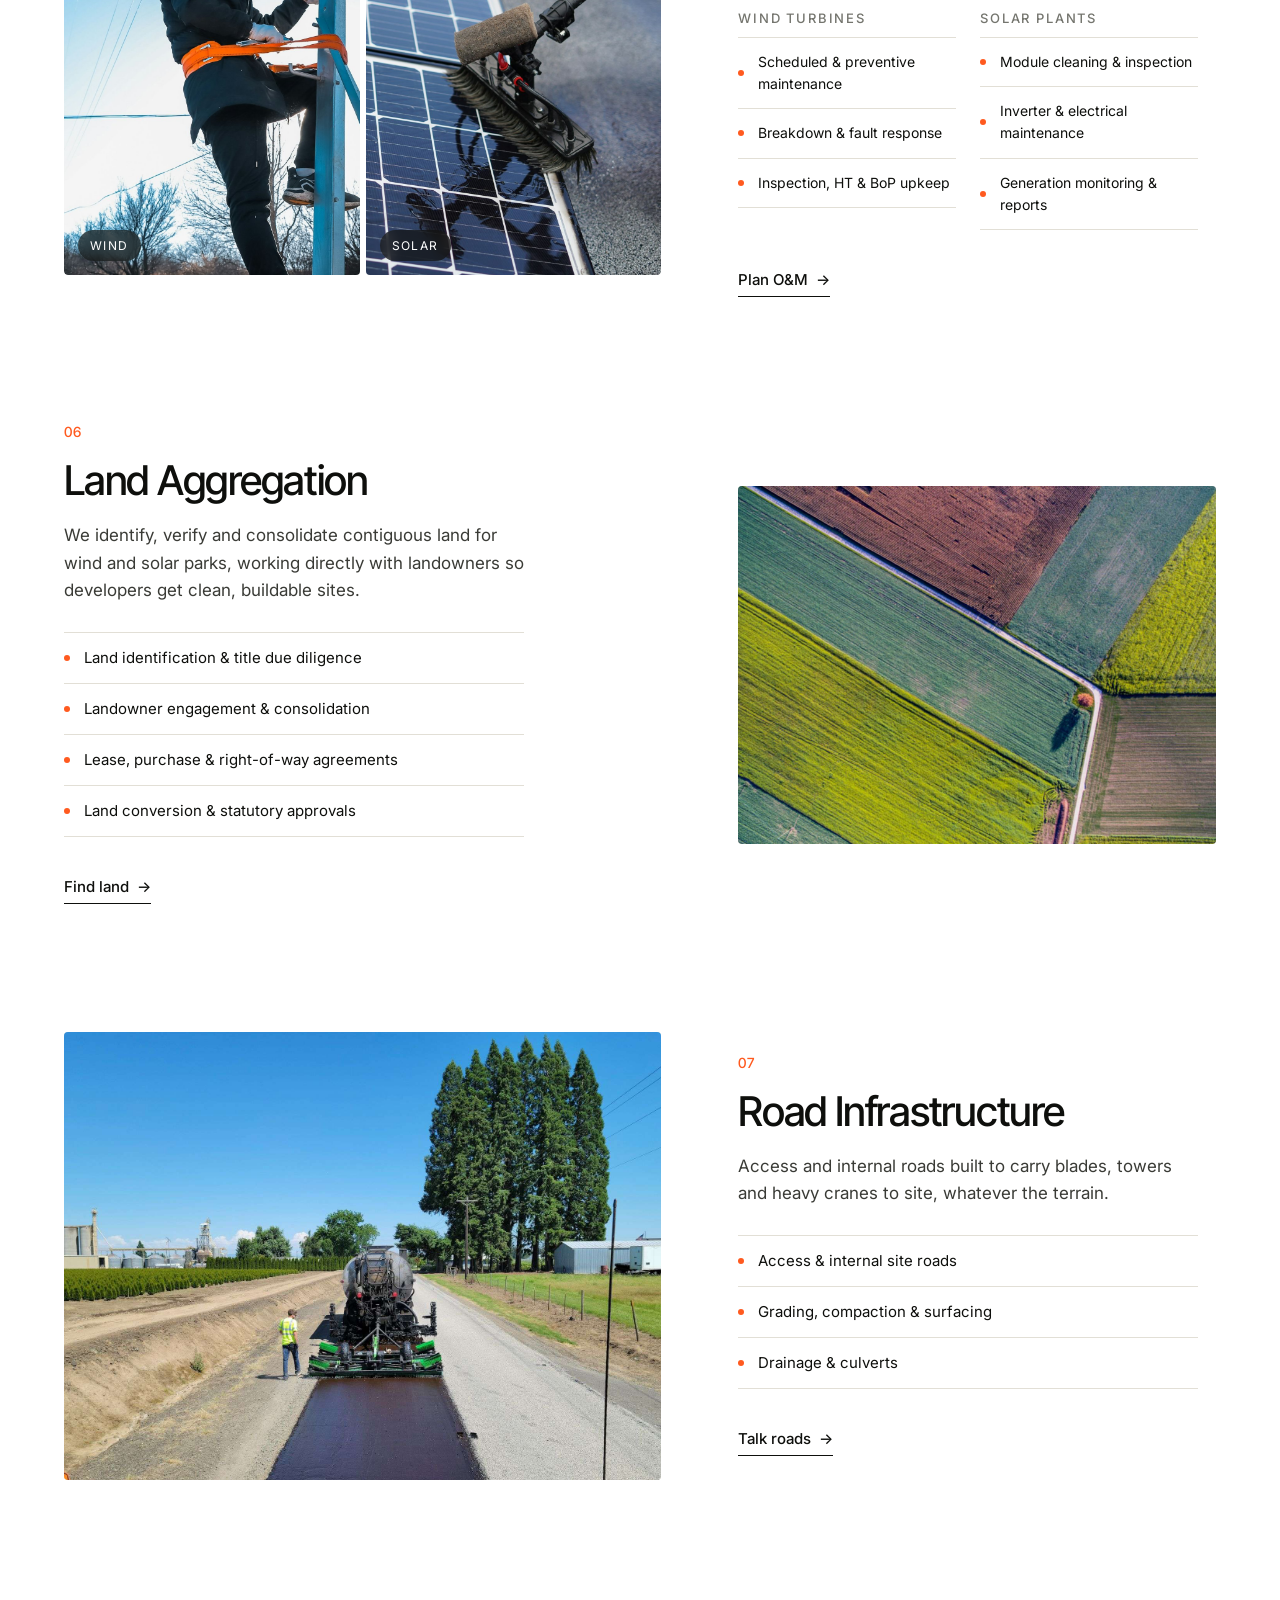
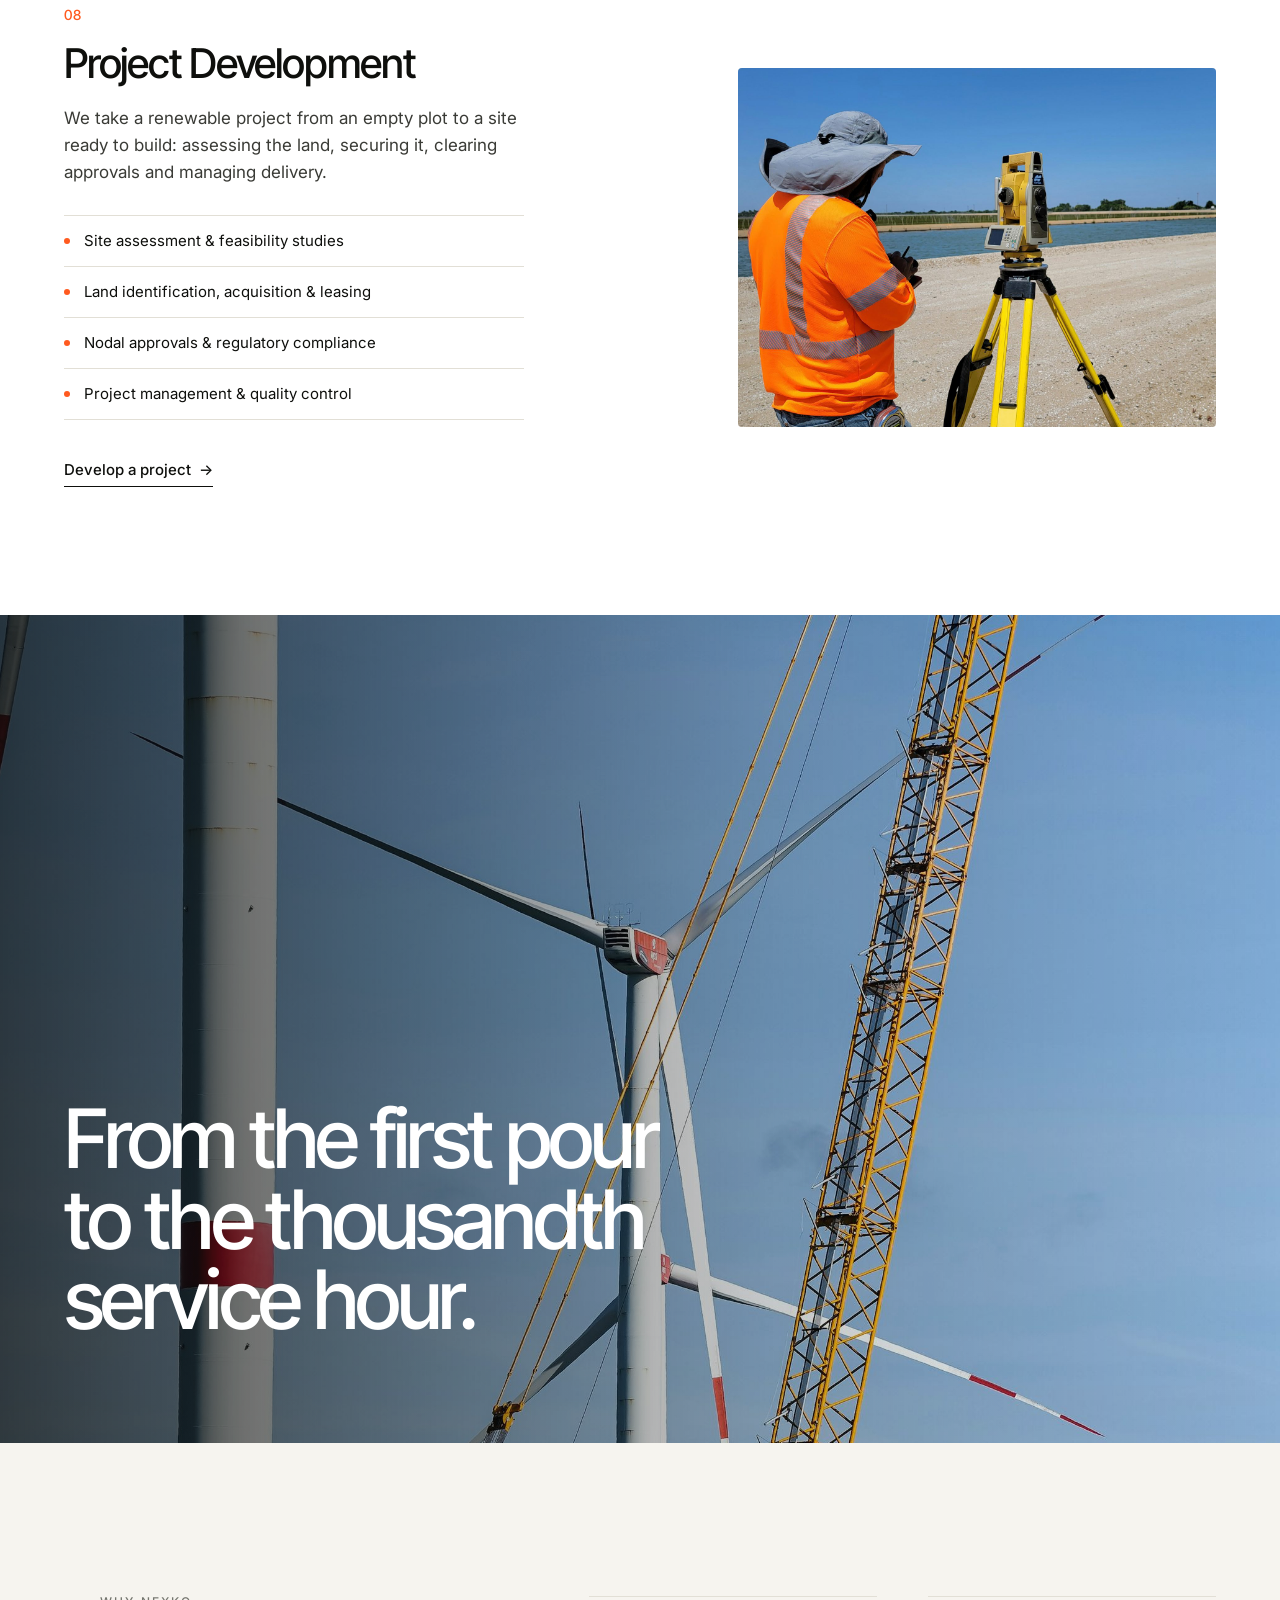
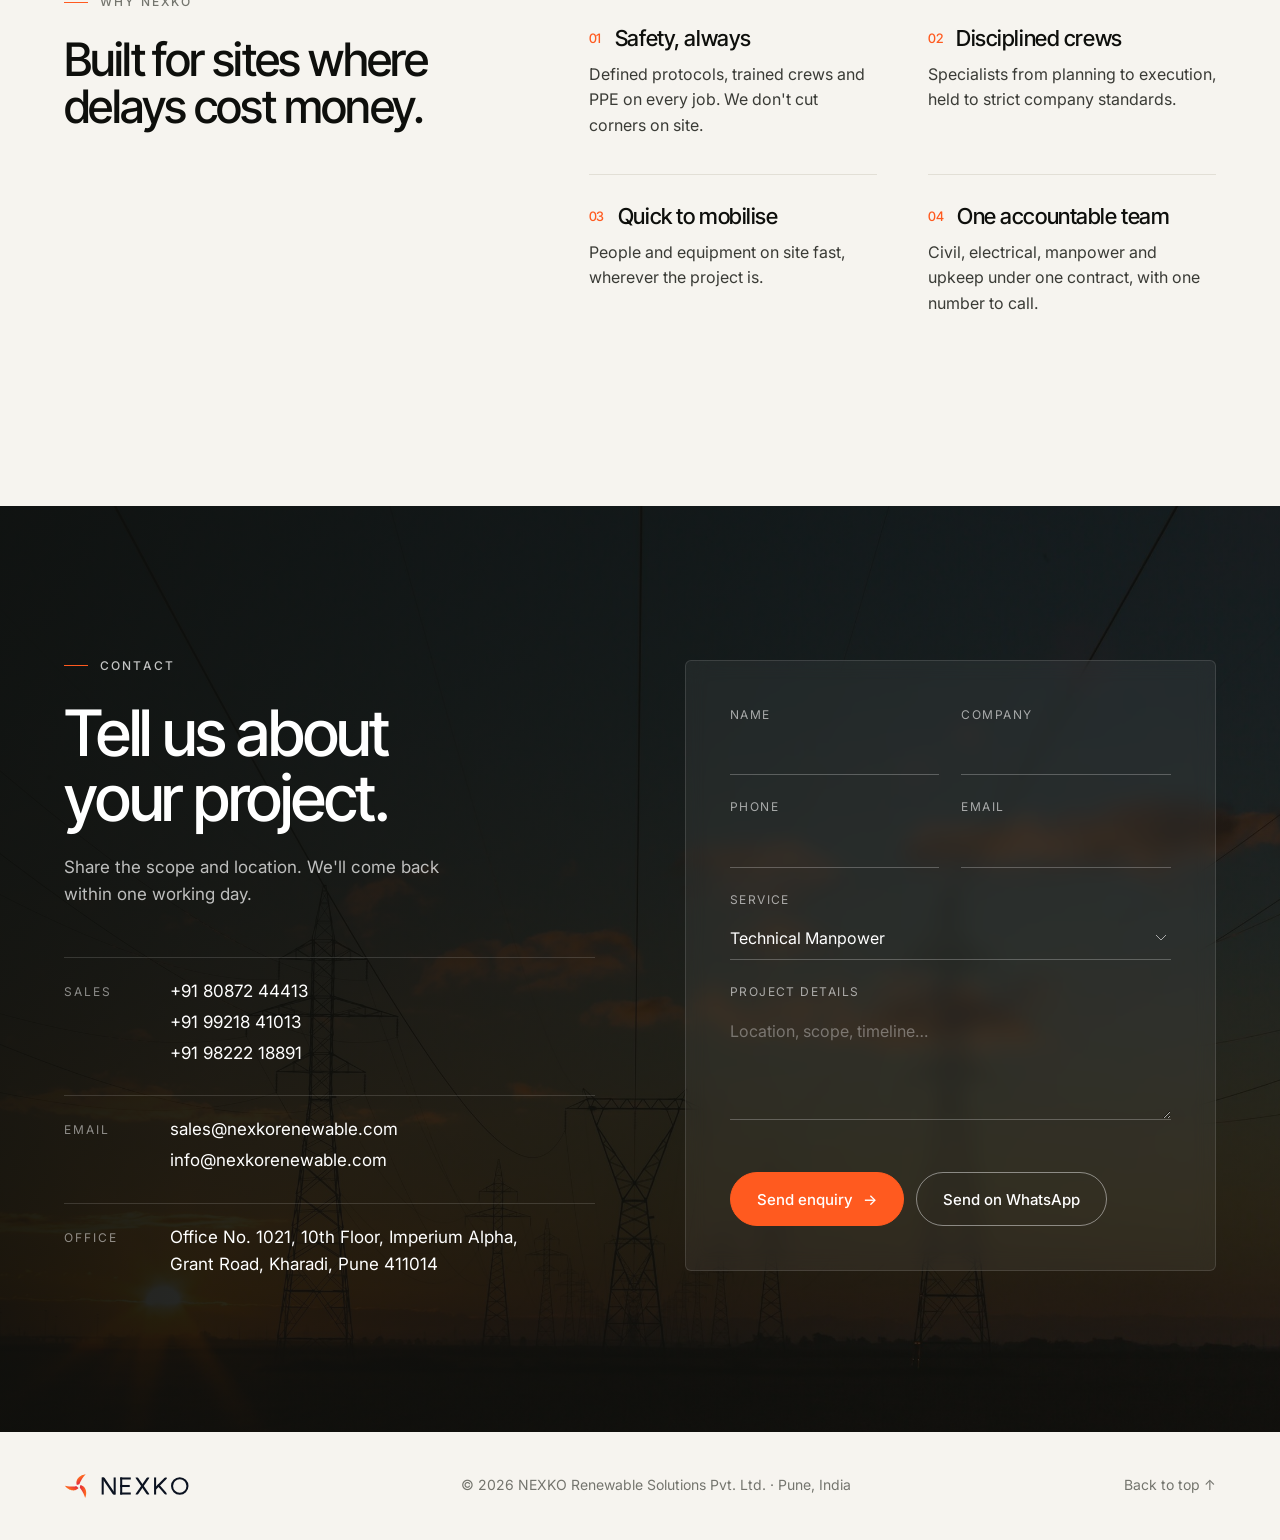
==== commit 4ddec1f1: "Replace Technical Manpower photo; remove third-party helmet branding - Old manpower photo showed L&T" ====
--- a/index.html
+++ b/index.html
@@ -92,7 +92,7 @@
       </div>
 
       <article class="service wrap reveal">
-        <figure class="service__media"><img src="assets/img/manpower.jpg?v=4" alt="Team of technicians in hard hats and safety vests" loading="lazy" /></figure>
+        <figure class="service__media"><img src="assets/img/manpower-tech.jpg?v=1" alt="NEXKO technician in safety harness and helmet looking at a wind turbine" loading="lazy" /></figure>
         <div class="service__body">
           <span class="service__no">01</span>
           <h3 class="h3">Technical Manpower</h3>
@@ -153,7 +153,7 @@
 
       <article class="service wrap reveal">
         <figure class="service__media service__media--split">
-          <div><img src="assets/img/om-wind.jpg?v=4" alt="Technician climbing beside a wind turbine" loading="lazy" /><span>Wind</span></div>
+          <div><img src="assets/img/om-wind.jpg?v=5" alt="Technician climbing beside a wind turbine" loading="lazy" /><span>Wind</span></div>
           <div><img src="assets/img/om-solar.jpg?v=4" alt="Solar panels being cleaned with a brush" loading="lazy" /><span>Solar</span></div>
         </figure>
         <div class="service__body">
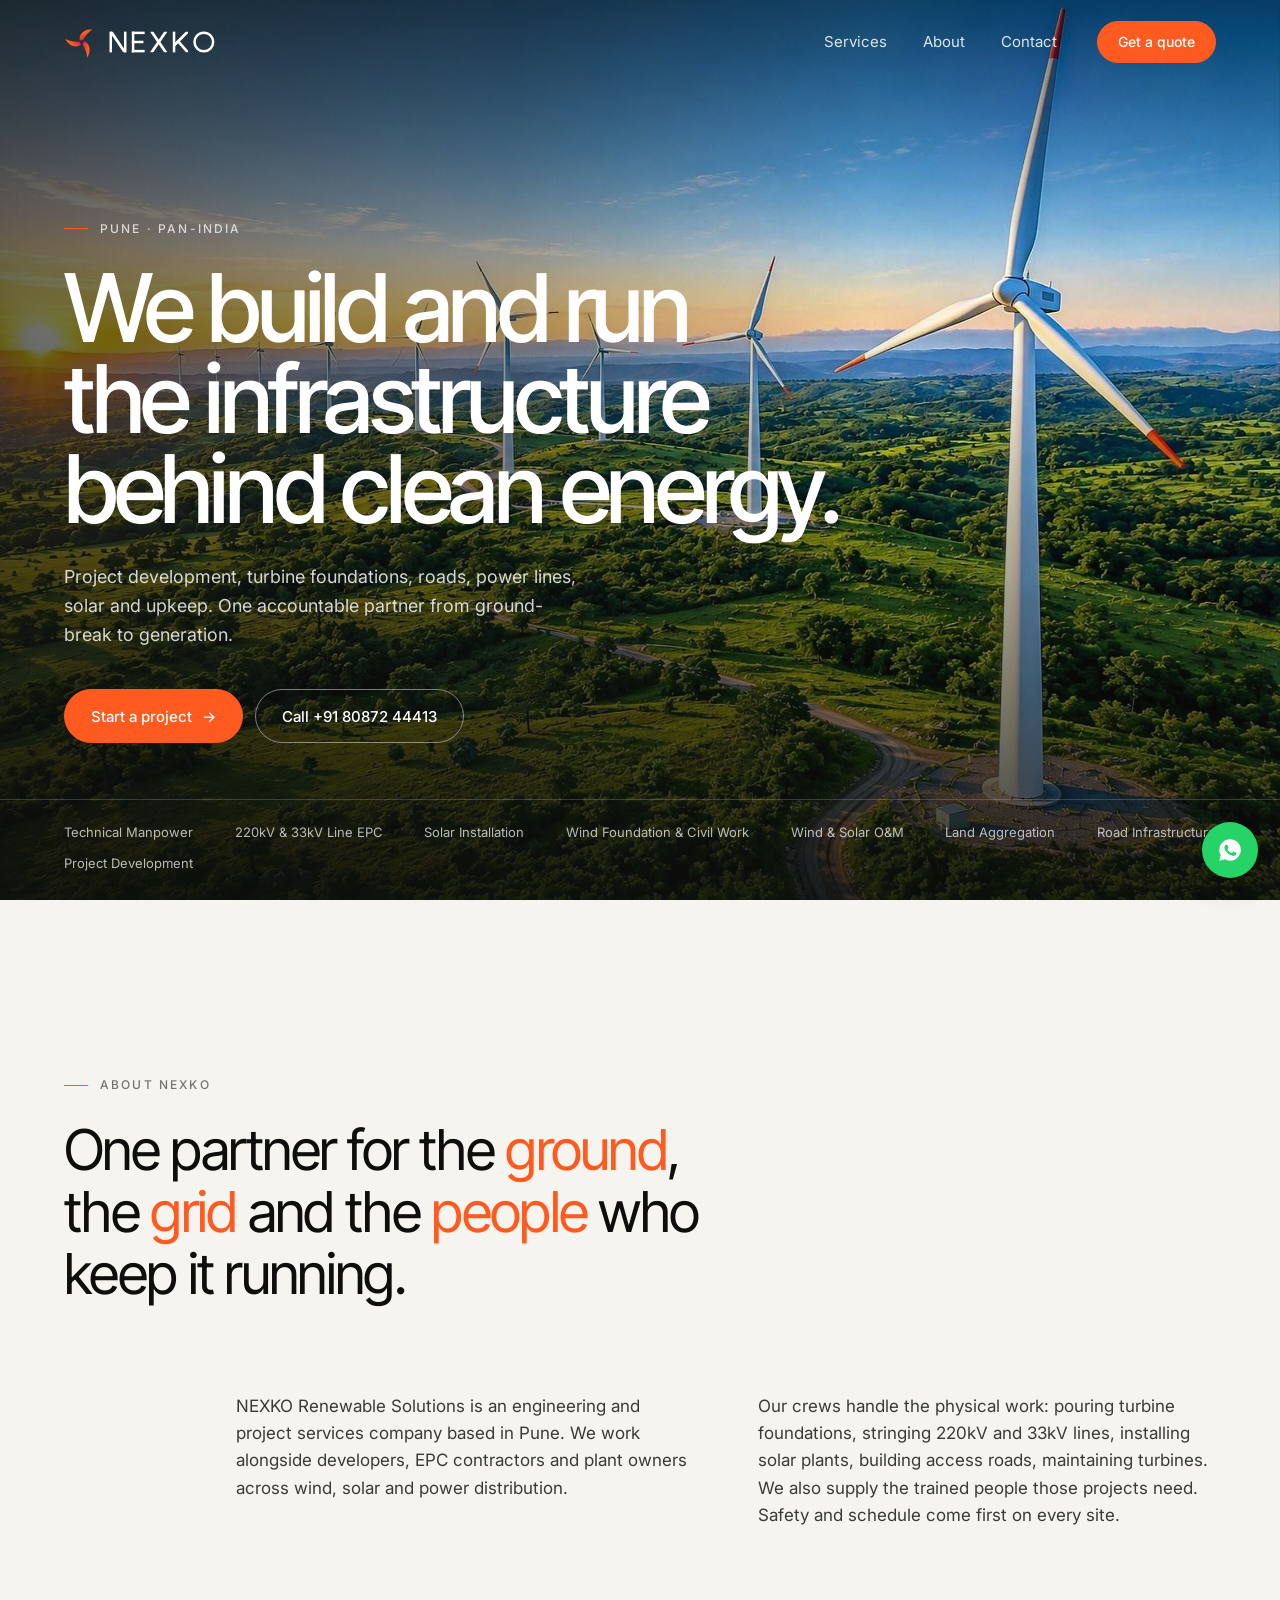
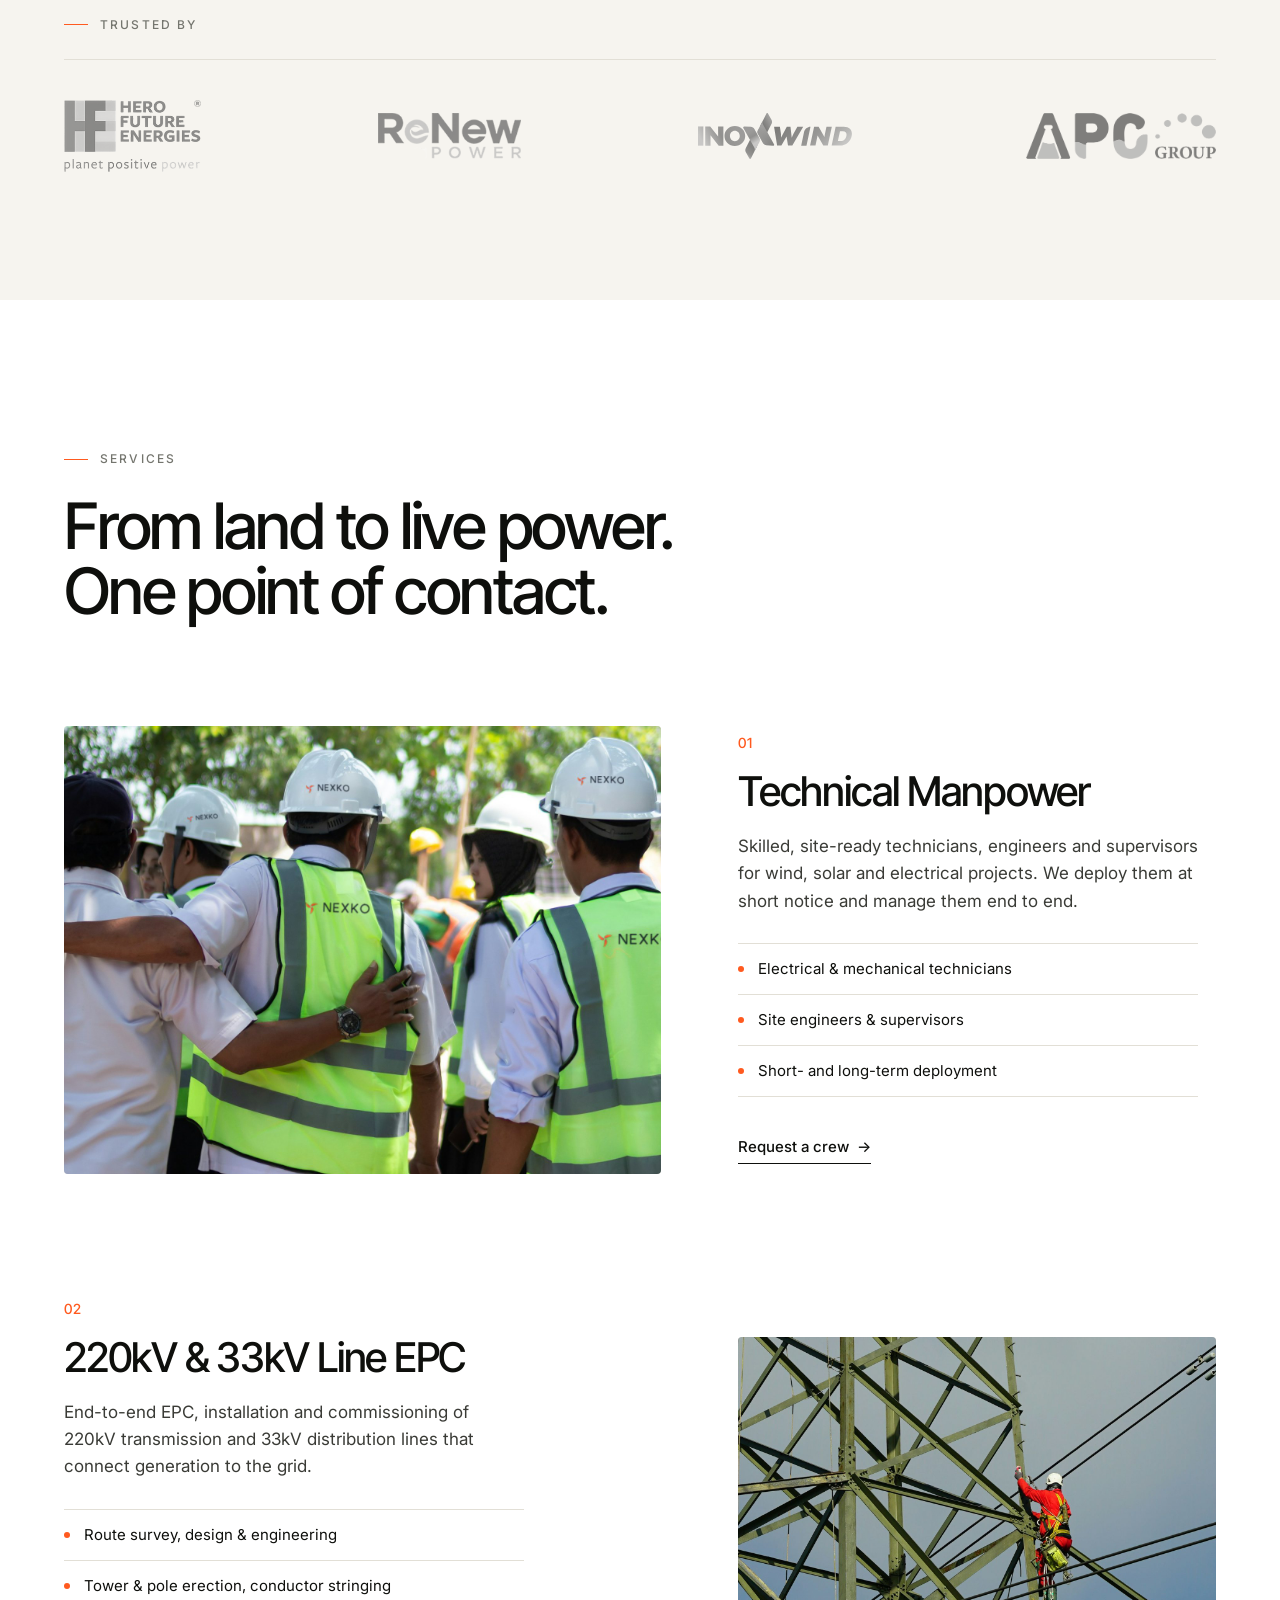
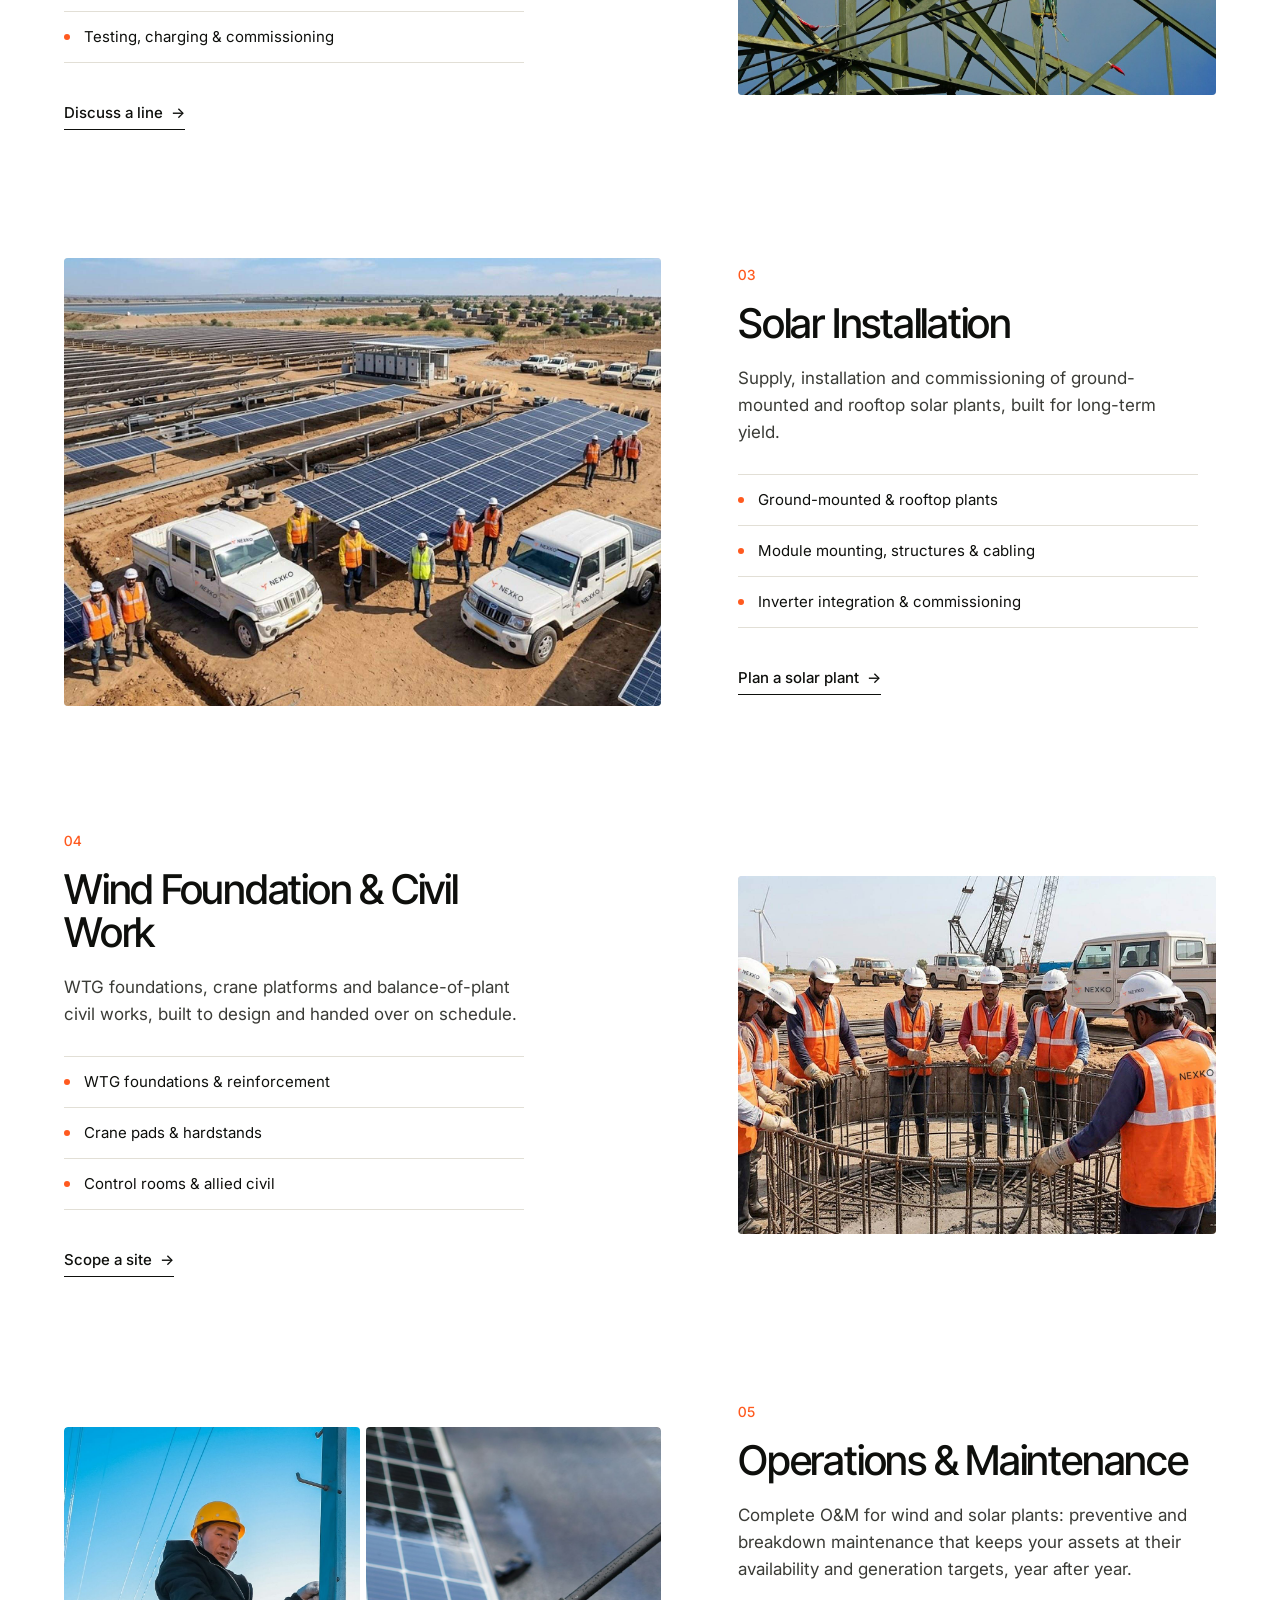
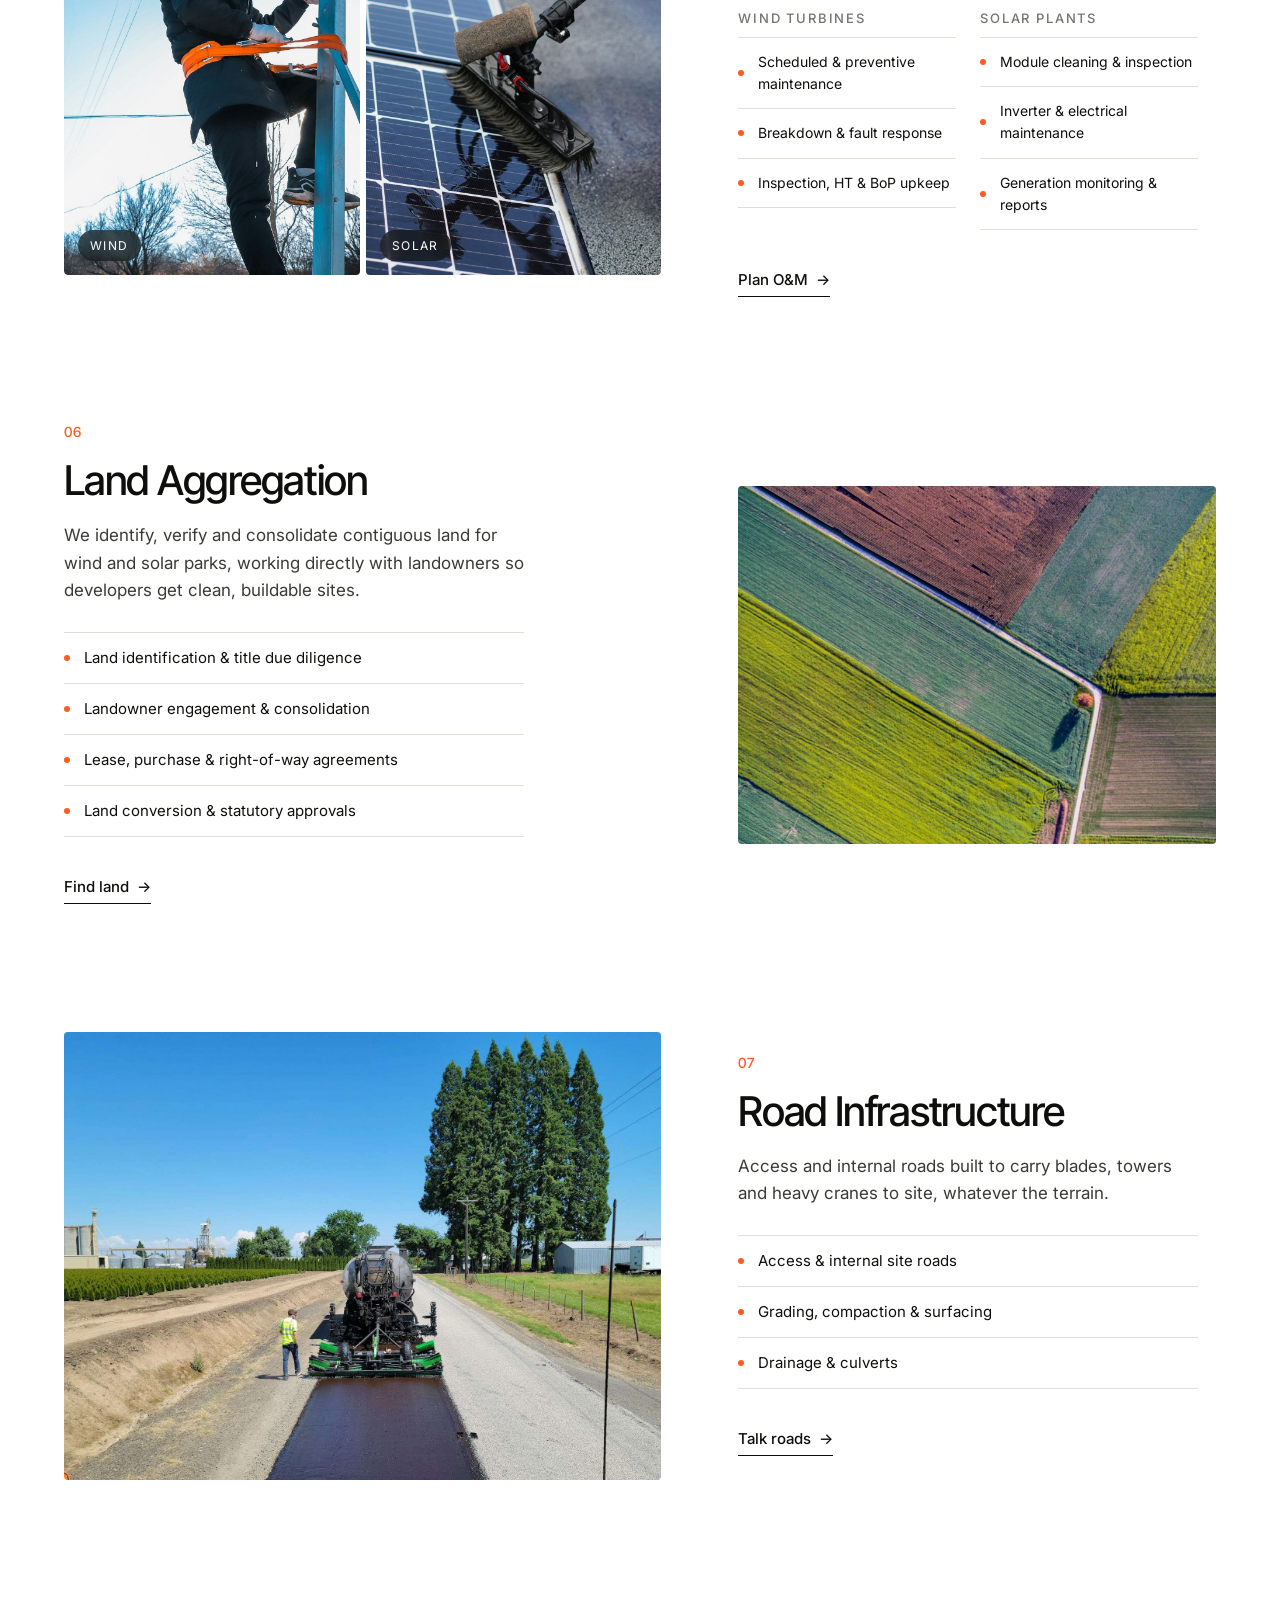
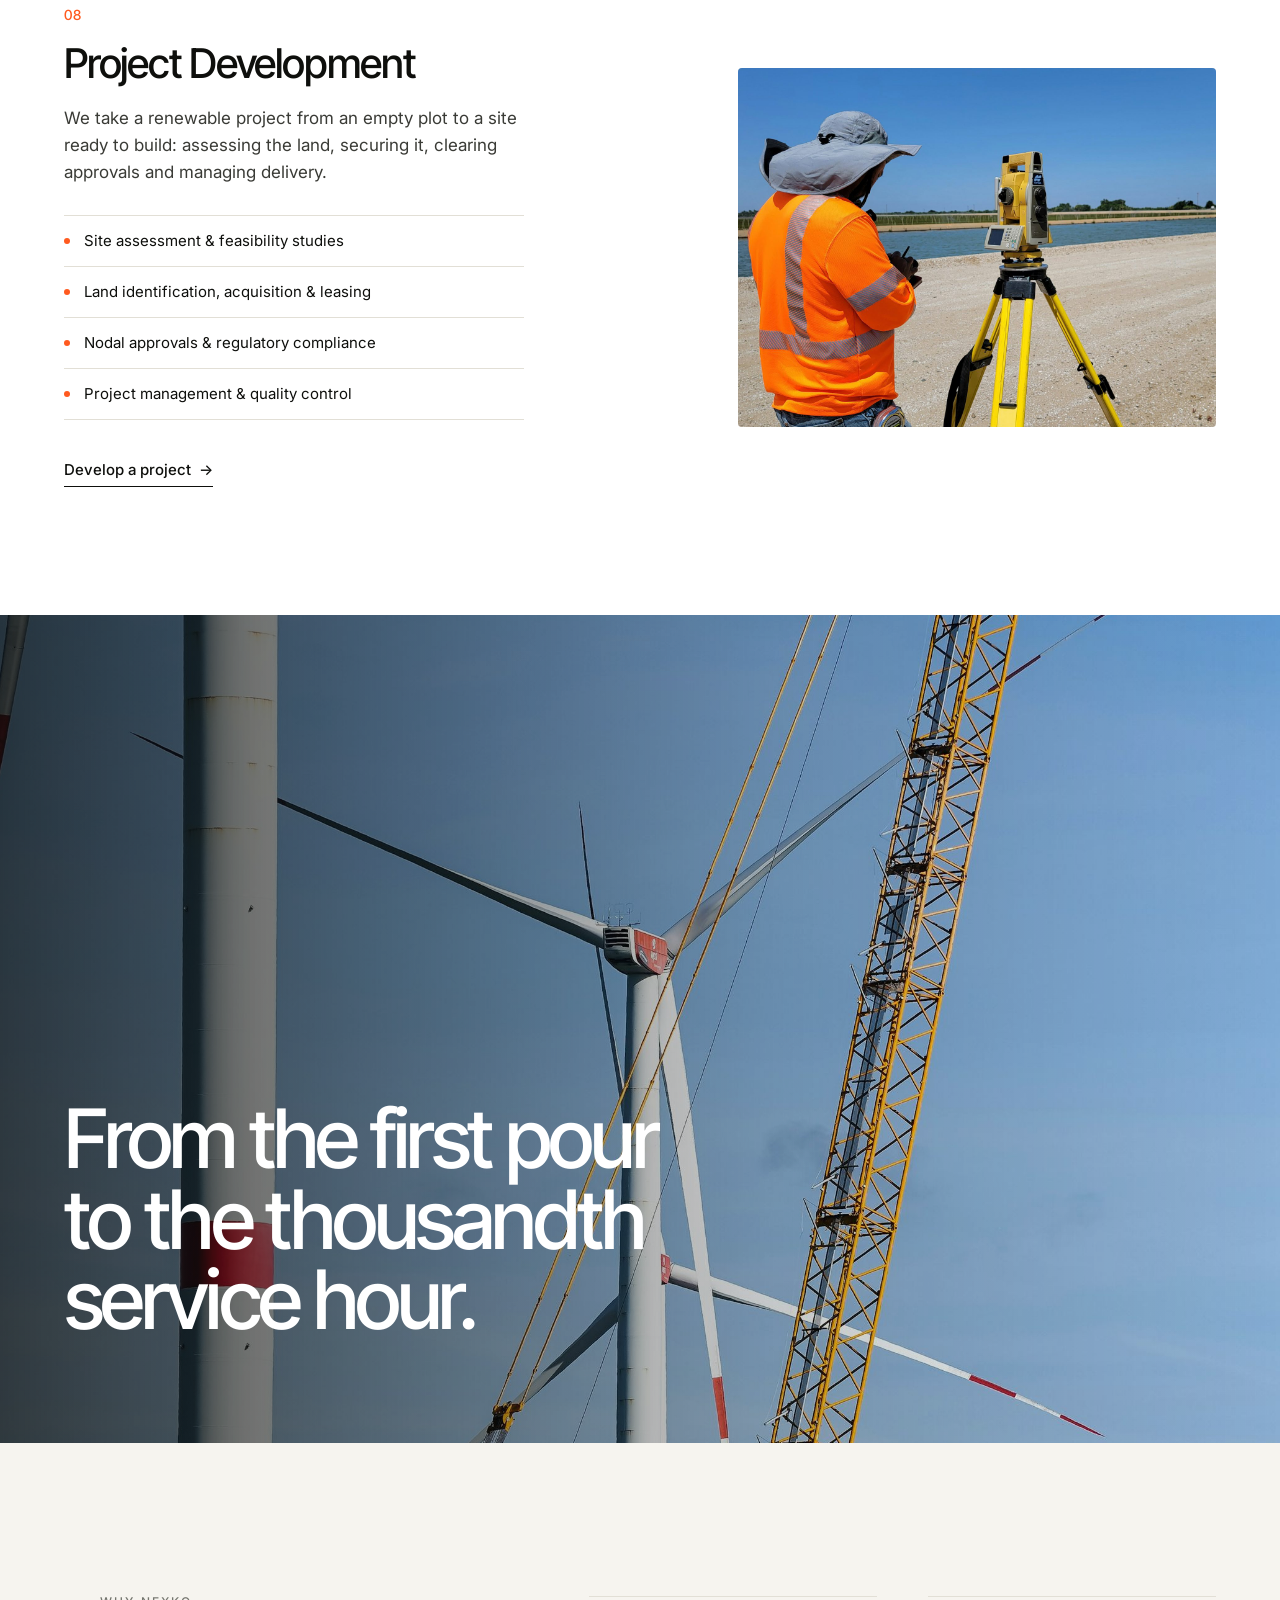
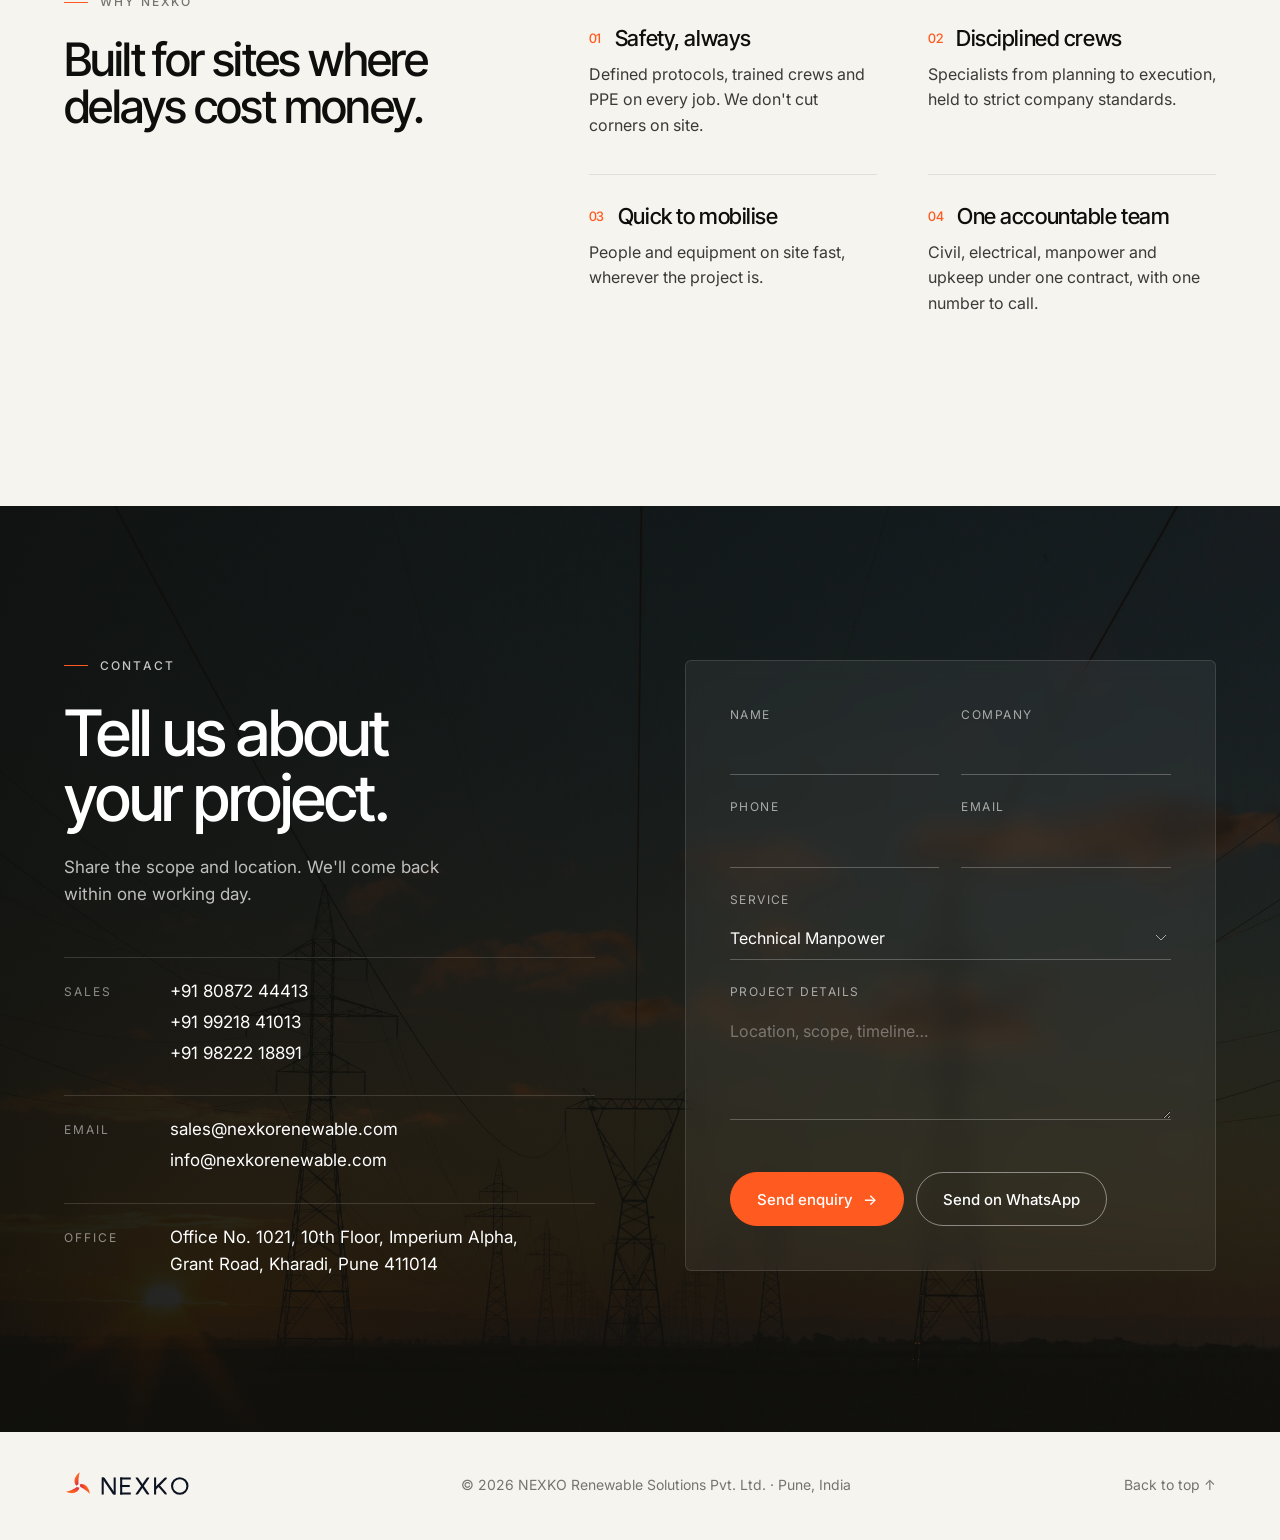
==== commit 1631e3f8: "Technical Manpower: NEXKO-branded crew photo Real on-site crew photographed from behind; NEXKO logo " ====
--- a/index.html
+++ b/index.html
@@ -92,7 +92,7 @@
       </div>
 
       <article class="service wrap reveal">
-        <figure class="service__media"><img src="assets/img/manpower-tech.jpg?v=1" alt="NEXKO technician in safety harness and helmet looking at a wind turbine" loading="lazy" /></figure>
+        <figure class="service__media"><img src="assets/img/manpower-crew.jpg?v=1" alt="NEXKO technical crew in branded helmets and hi-vis vests on site" loading="lazy" /></figure>
         <div class="service__body">
           <span class="service__no">01</span>
           <h3 class="h3">Technical Manpower</h3>
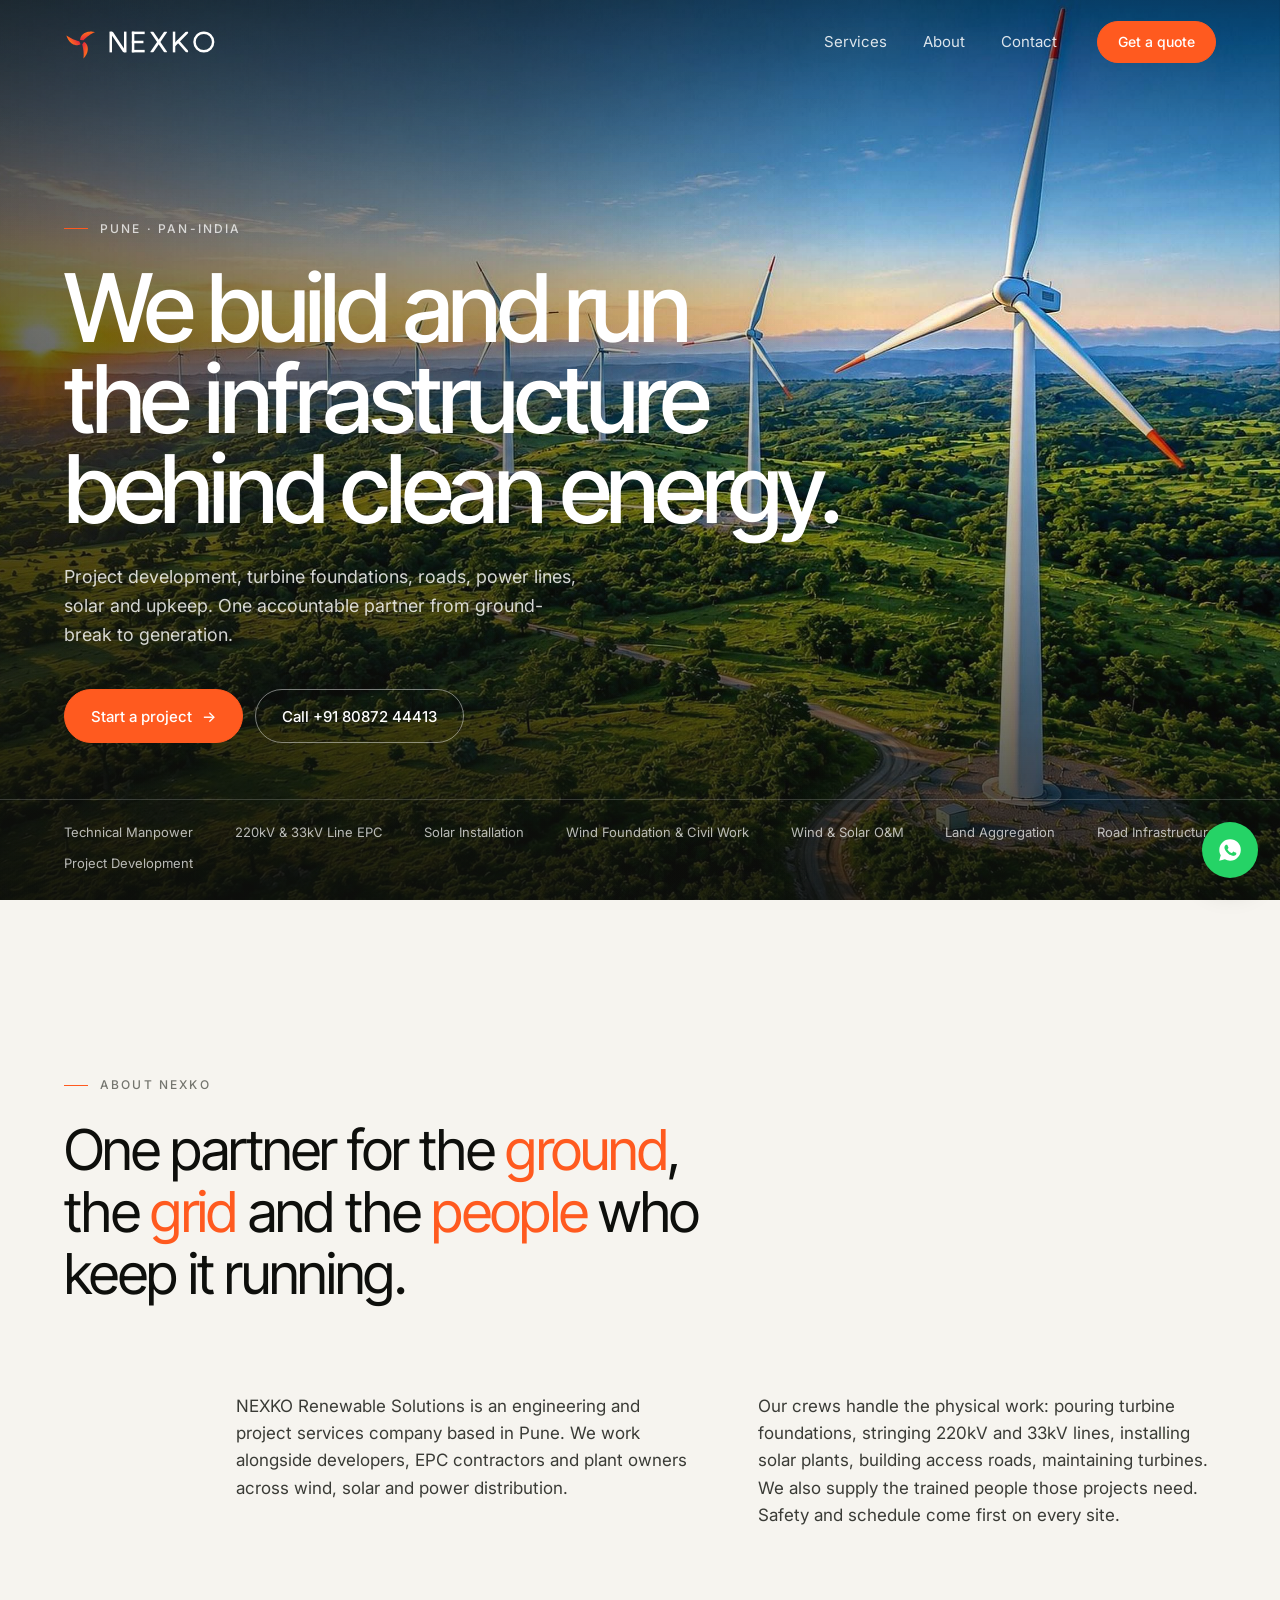
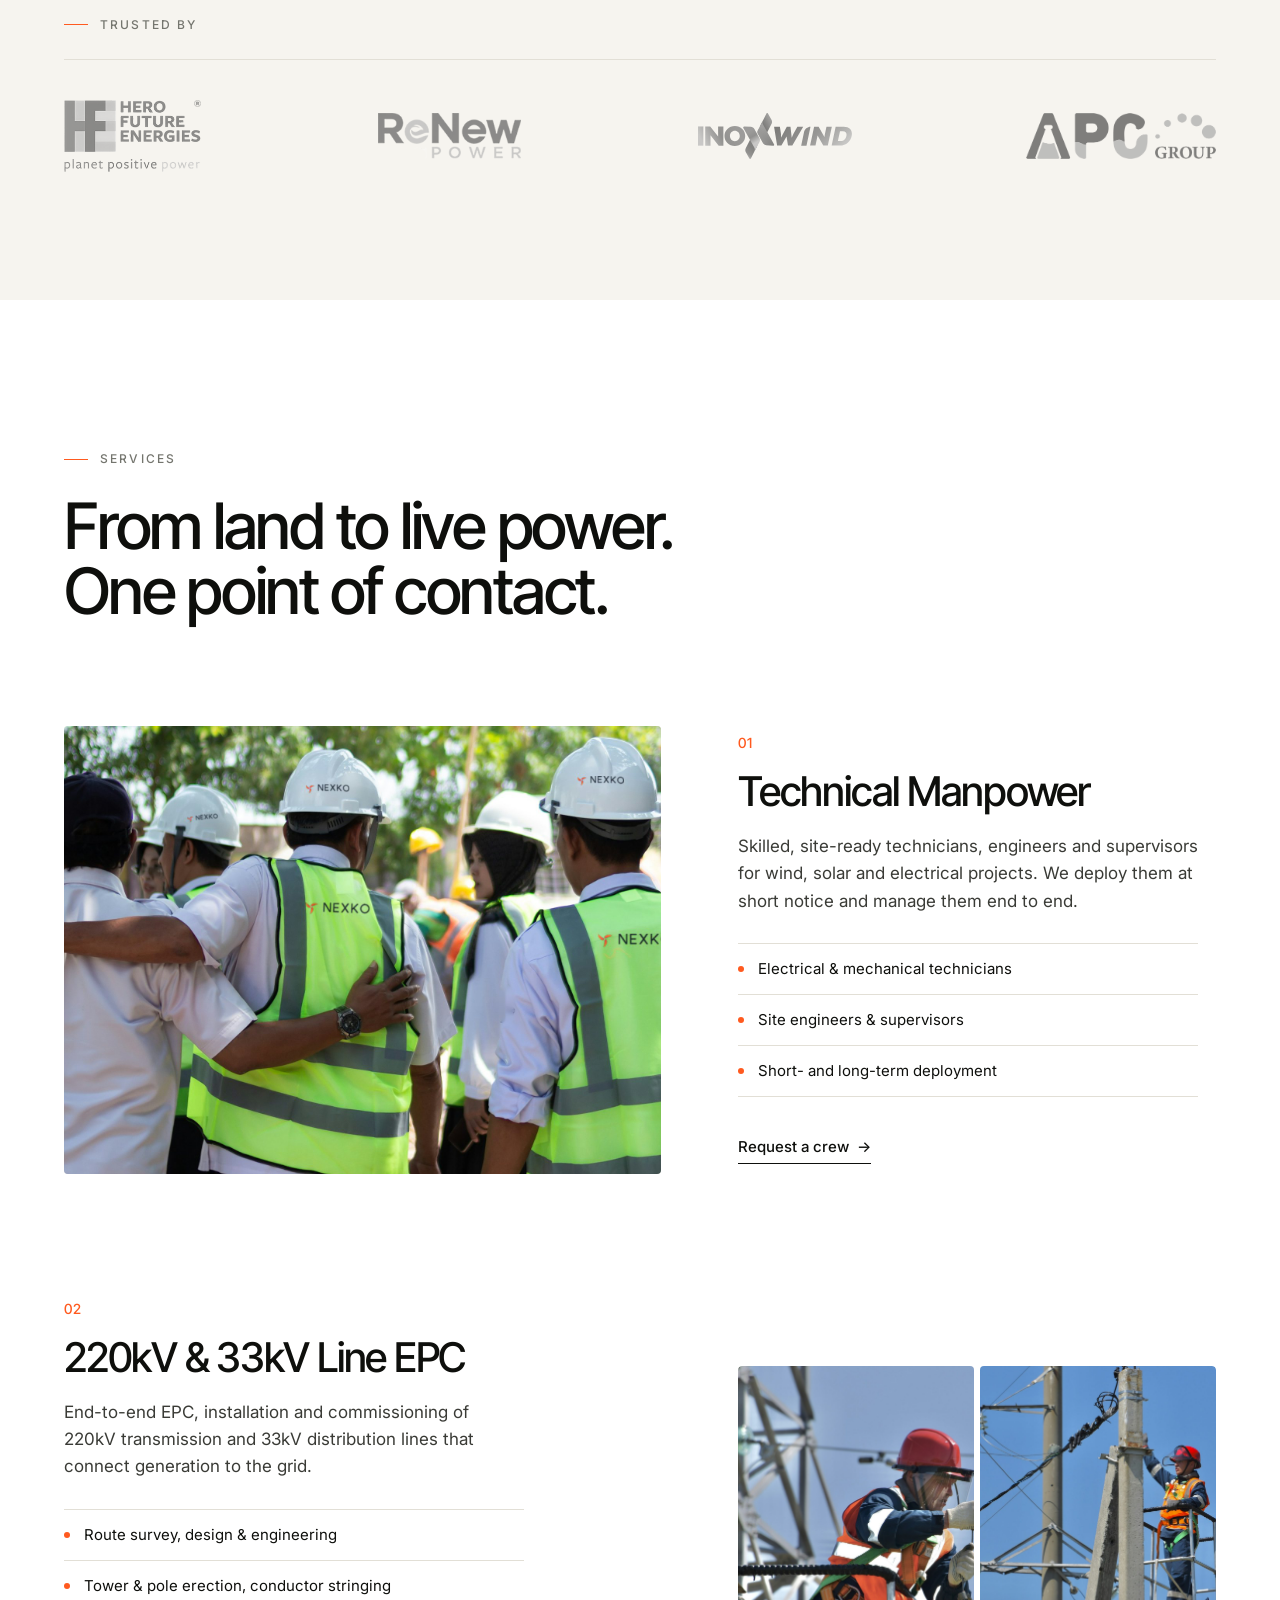
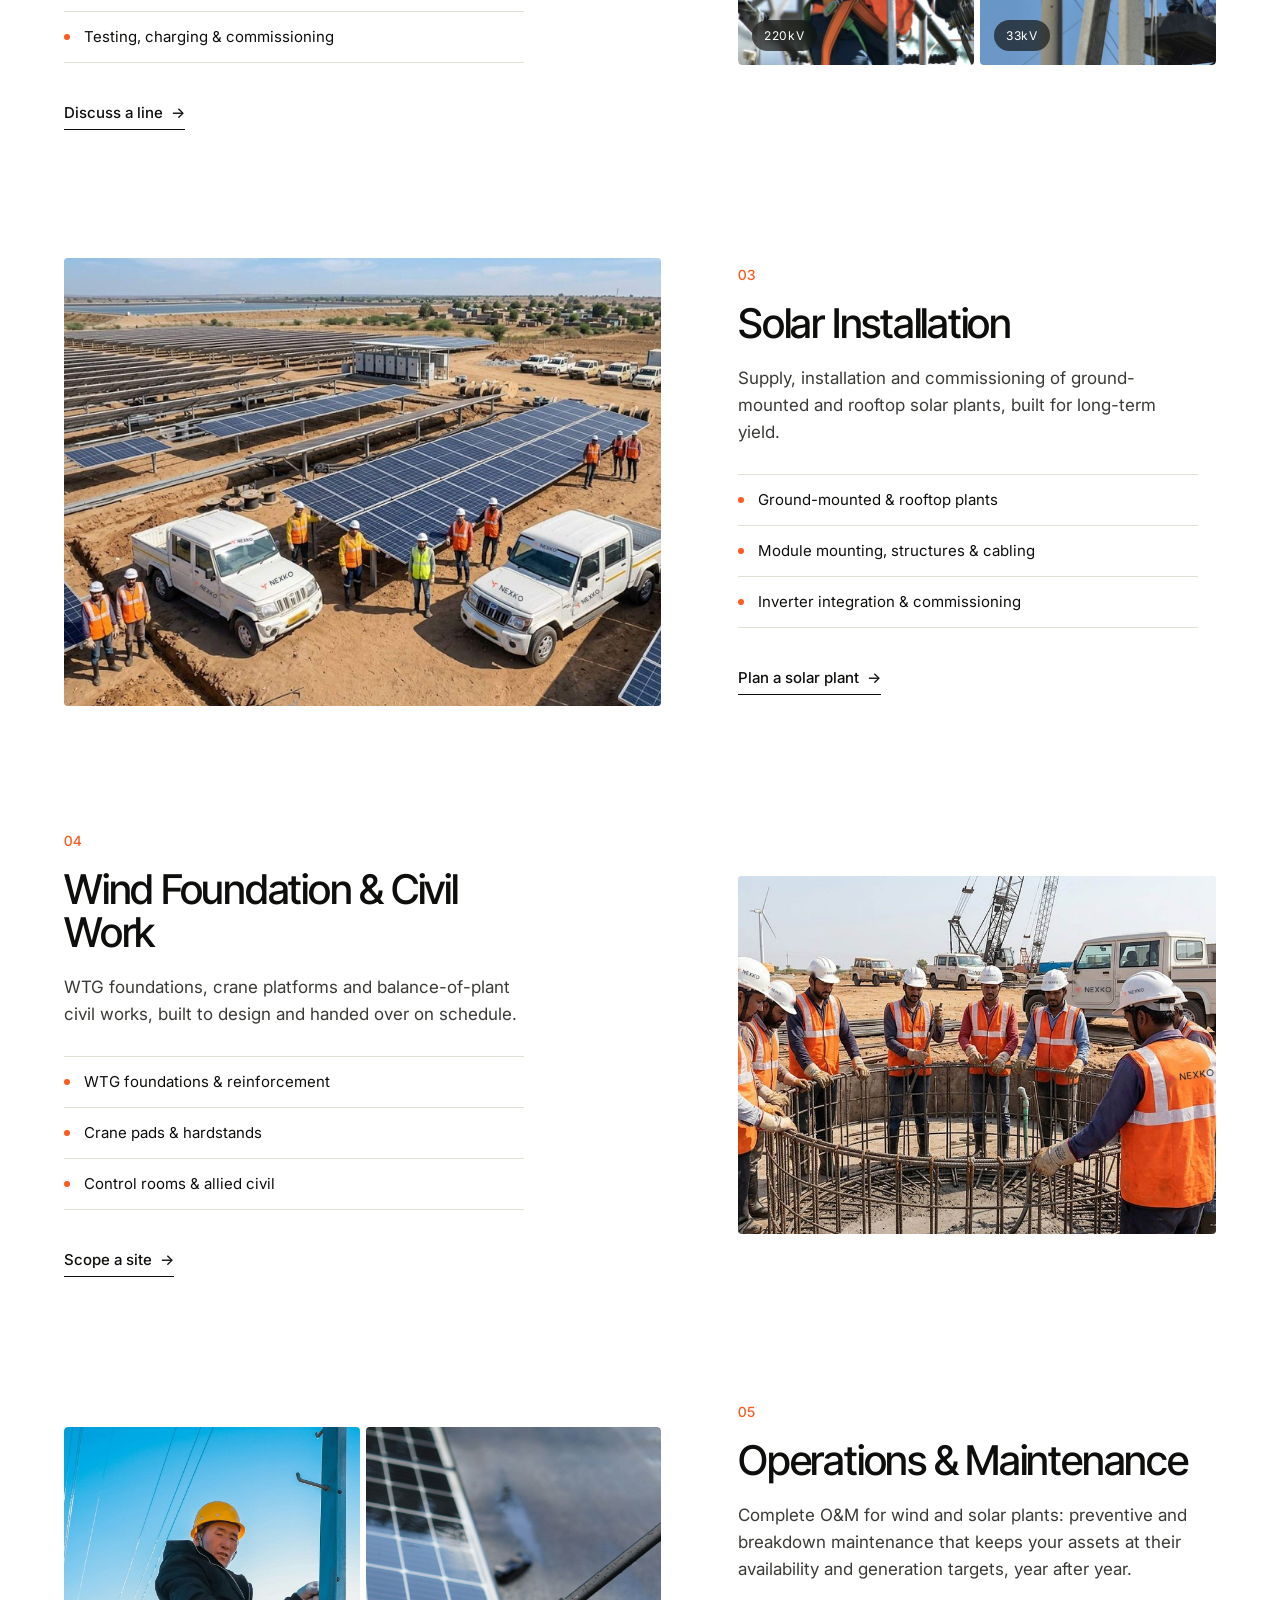
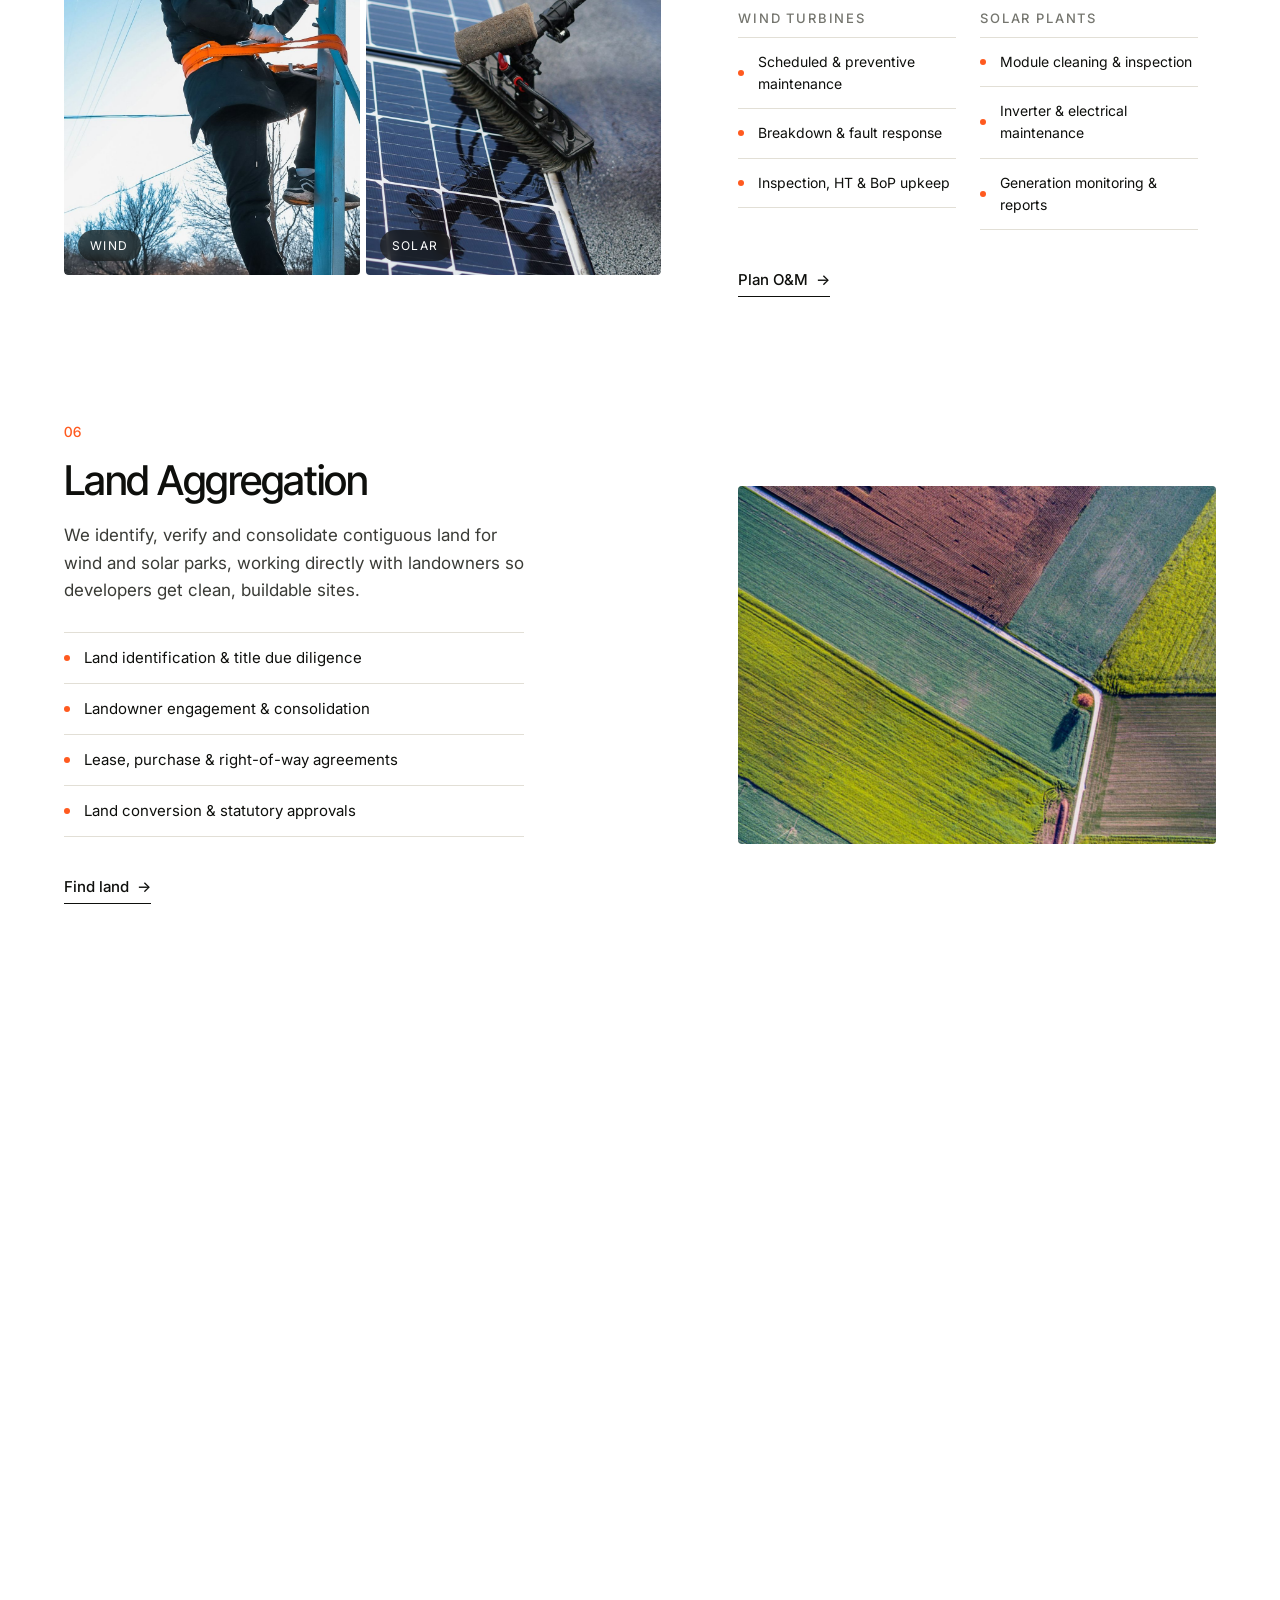
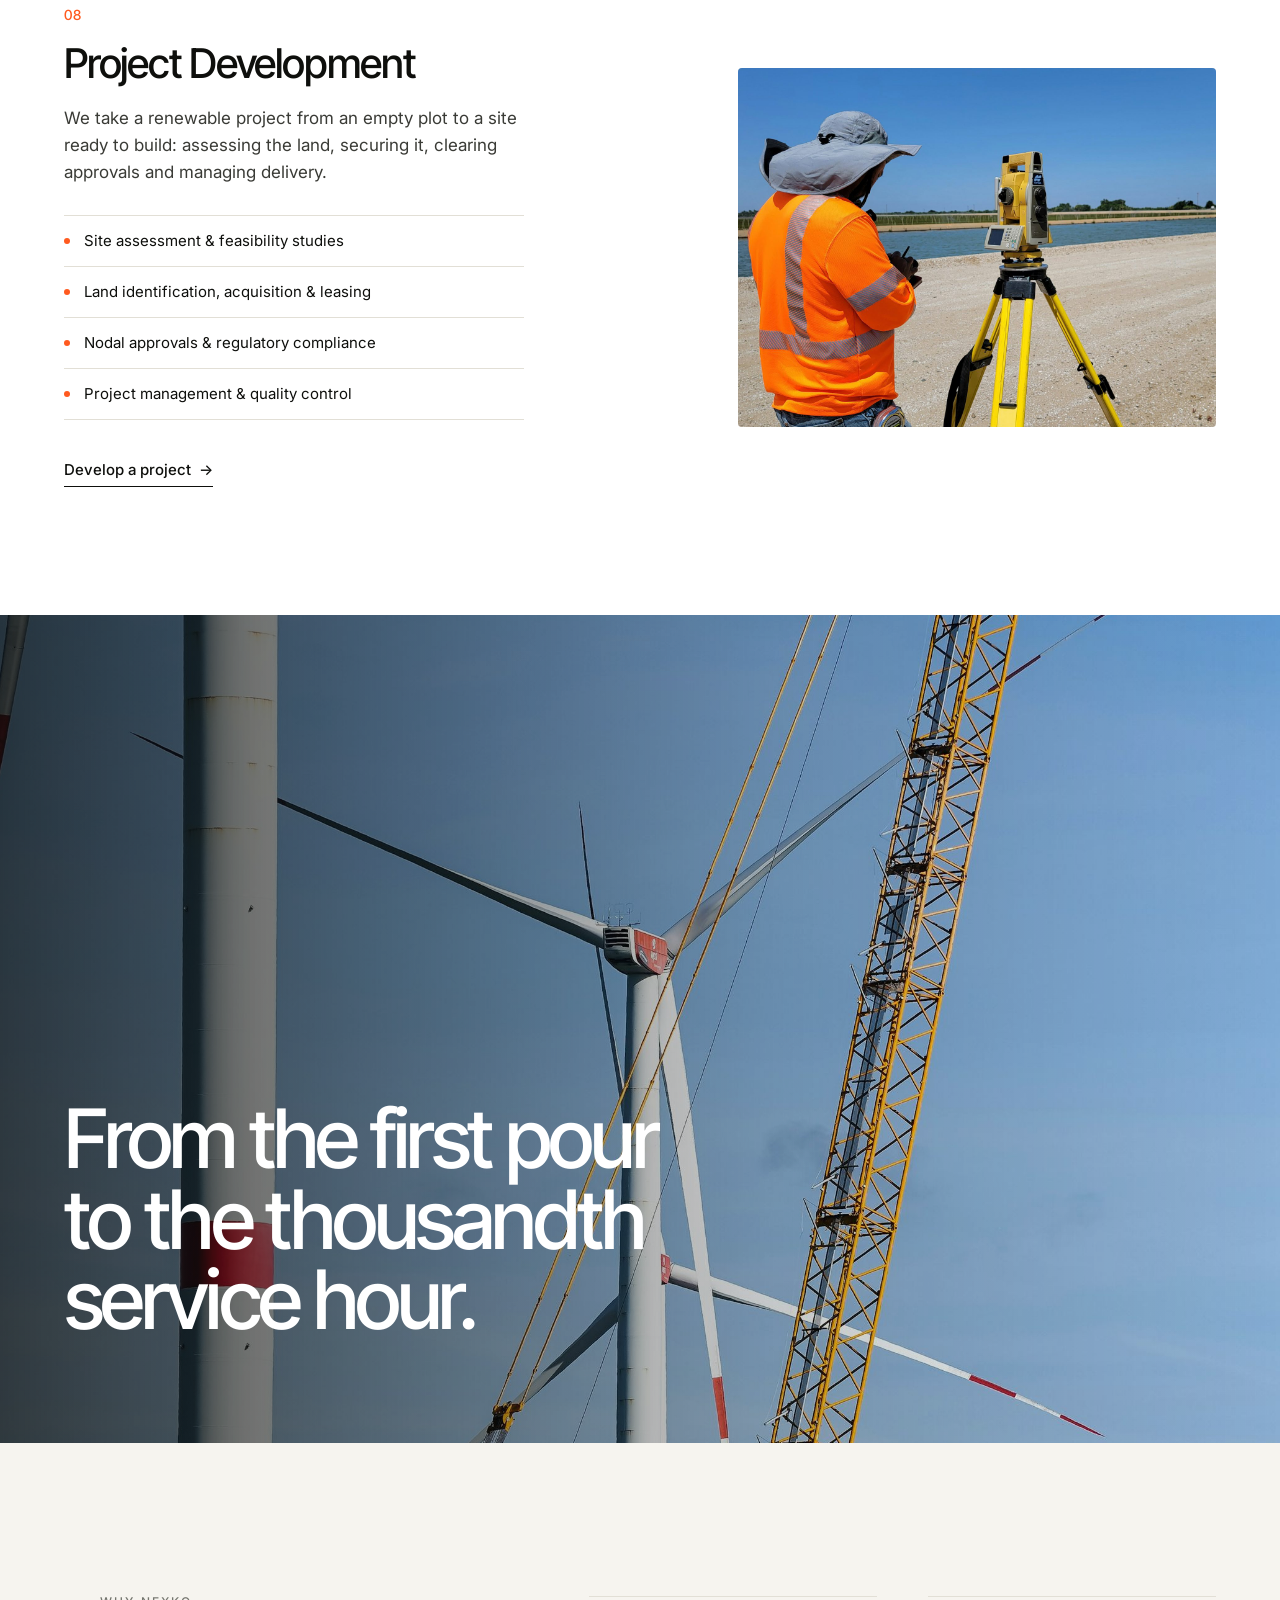
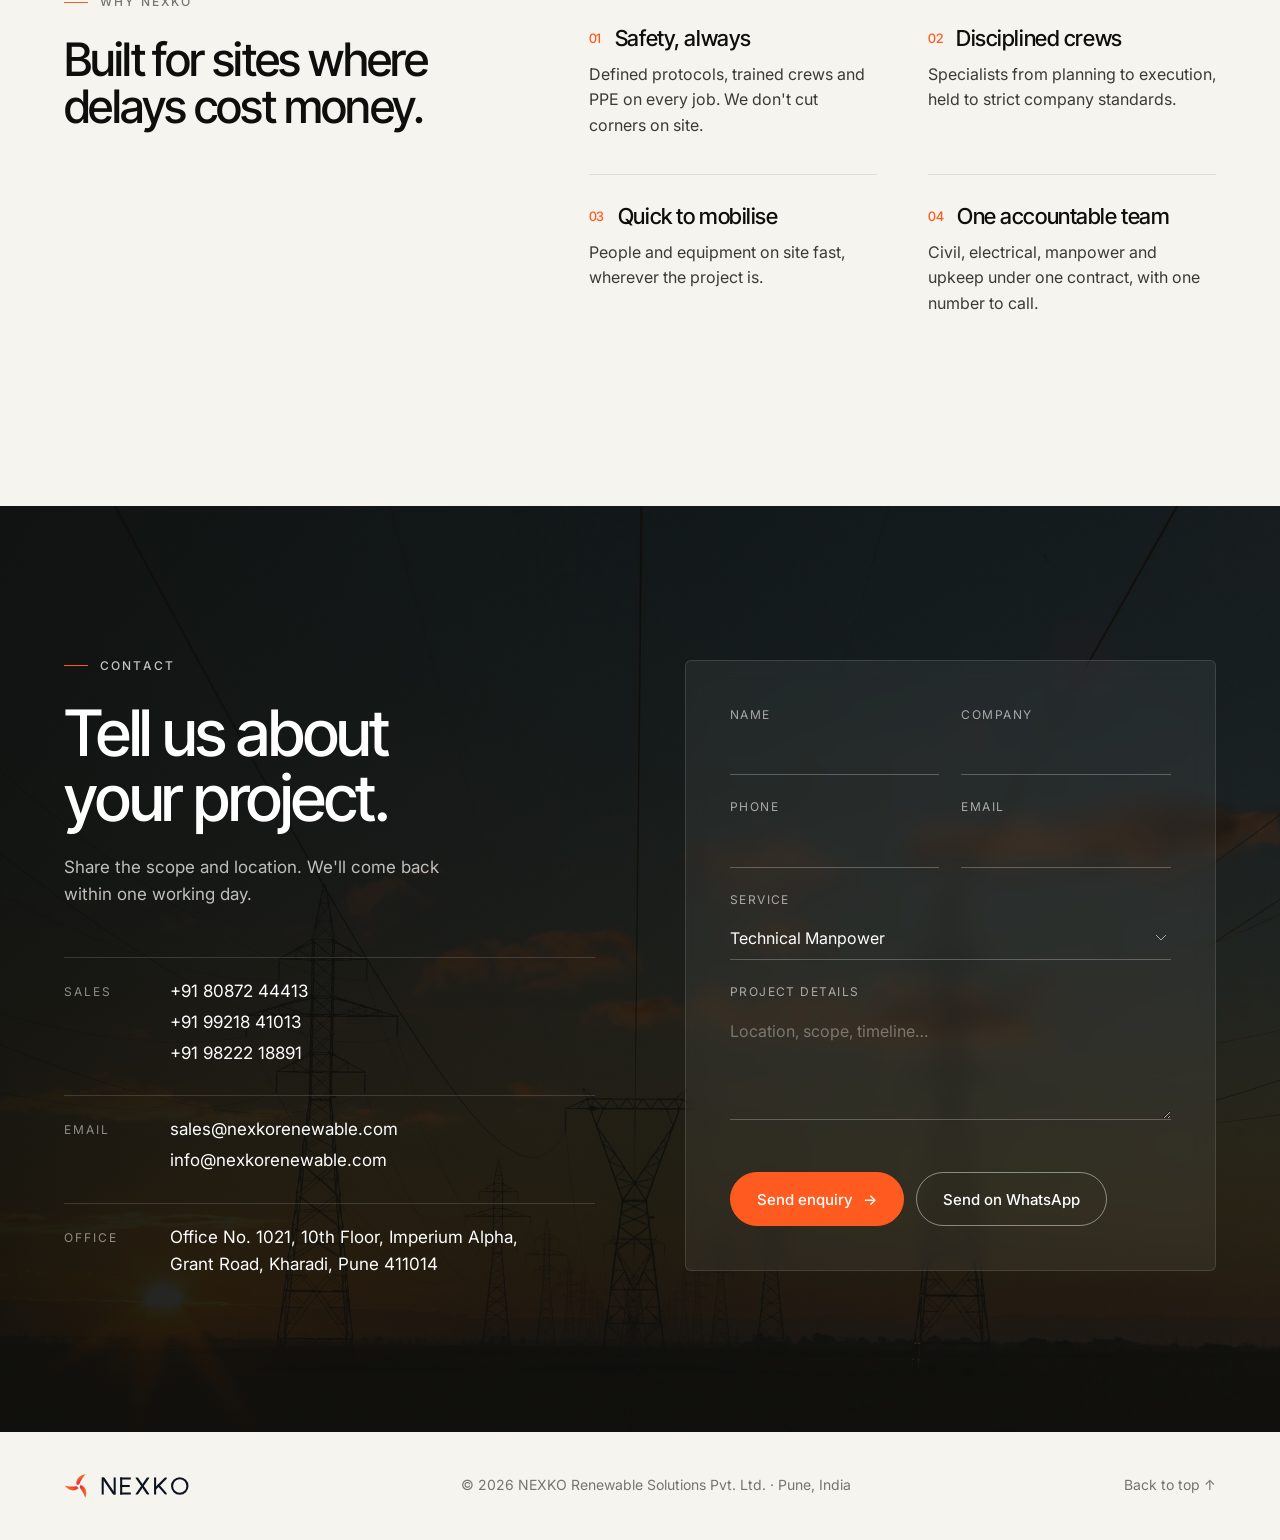
==== commit 5604cbdb: "Line EPC: split 220kV / 33kV photos with linemen - 220kV: lineman in harness beside a lattice transm" ====
--- a/index.html
+++ b/index.html
@@ -16,7 +16,7 @@
   <link rel="preconnect" href="https://fonts.gstatic.com" crossorigin />
   <link href="https://fonts.googleapis.com/css2?family=Inter+Tight:wght@400;500;600&family=Inter:wght@400;500&display=swap" rel="stylesheet" />
   <link rel="preload" as="image" href="assets/img/hero-windfarm.jpg?v=4" />
-  <link rel="stylesheet" href="assets/styles.css?v=7" />
+  <link rel="stylesheet" href="assets/styles.css?v=10" />
 </head>
 <body>
 
@@ -107,7 +107,10 @@
       </article>
 
       <article class="service service--flip wrap reveal">
-        <figure class="service__media"><img src="assets/img/lines-epc.jpg?v=4" alt="Line crew climbing a lattice transmission tower" loading="lazy" /></figure>
+        <figure class="service__media service__media--split service__media--wide">
+          <div><img src="assets/img/line-220kv.jpg?v=1" alt="Lineman in harness and face shield beside a 220kV lattice transmission tower" loading="lazy" /><span>220kV</span></div>
+          <div><img src="assets/img/line-33kv.jpg?v=1" alt="Lineman on a platform at a 33kV line with crossarms and insulators" loading="lazy" /><span>33kV</span></div>
+        </figure>
         <div class="service__body">
           <span class="service__no">02</span>
           <h3 class="h3">220kV &amp; 33kV Line EPC</h3>
--- a/assets/styles.css
+++ b/assets/styles.css
@@ -193,6 +193,8 @@
 .service__body { max-width: 460px; }
 .service__media--split { display: grid; grid-template-columns: 1fr 1fr; gap: 6px; background: none; }
 .service__media--split div { position: relative; overflow: hidden; border-radius: 4px; }
+.service__media--wide { aspect-ratio: 16 / 10; }
+.service__media--split.service__media--wide span { text-transform: none; letter-spacing: .06em; }  /* keep "kV" correct */
 .service__media--split span {
   position: absolute; left: 14px; bottom: 14px; padding: 6px 12px; border-radius: 999px;
   background: rgba(14,15,12,.65); color: var(--white); font-size: 12px; letter-spacing: .12em; text-transform: uppercase;
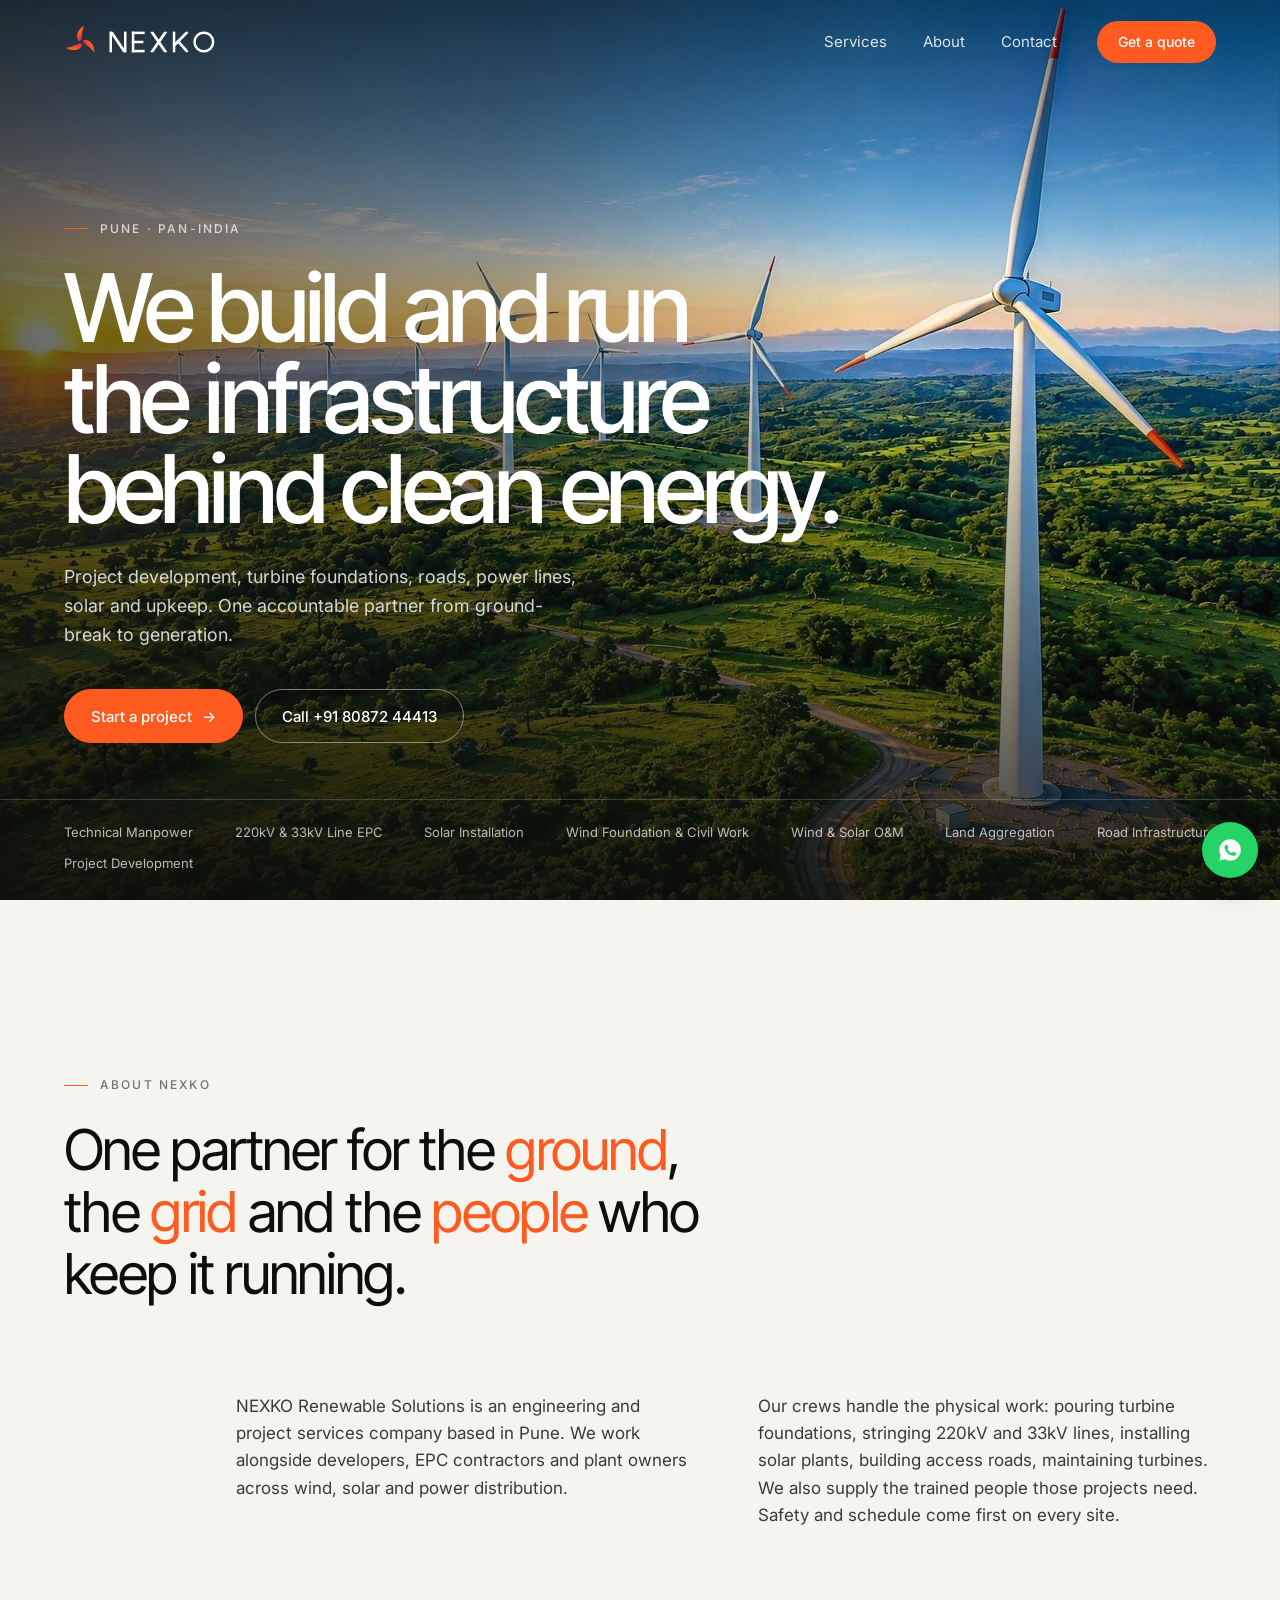
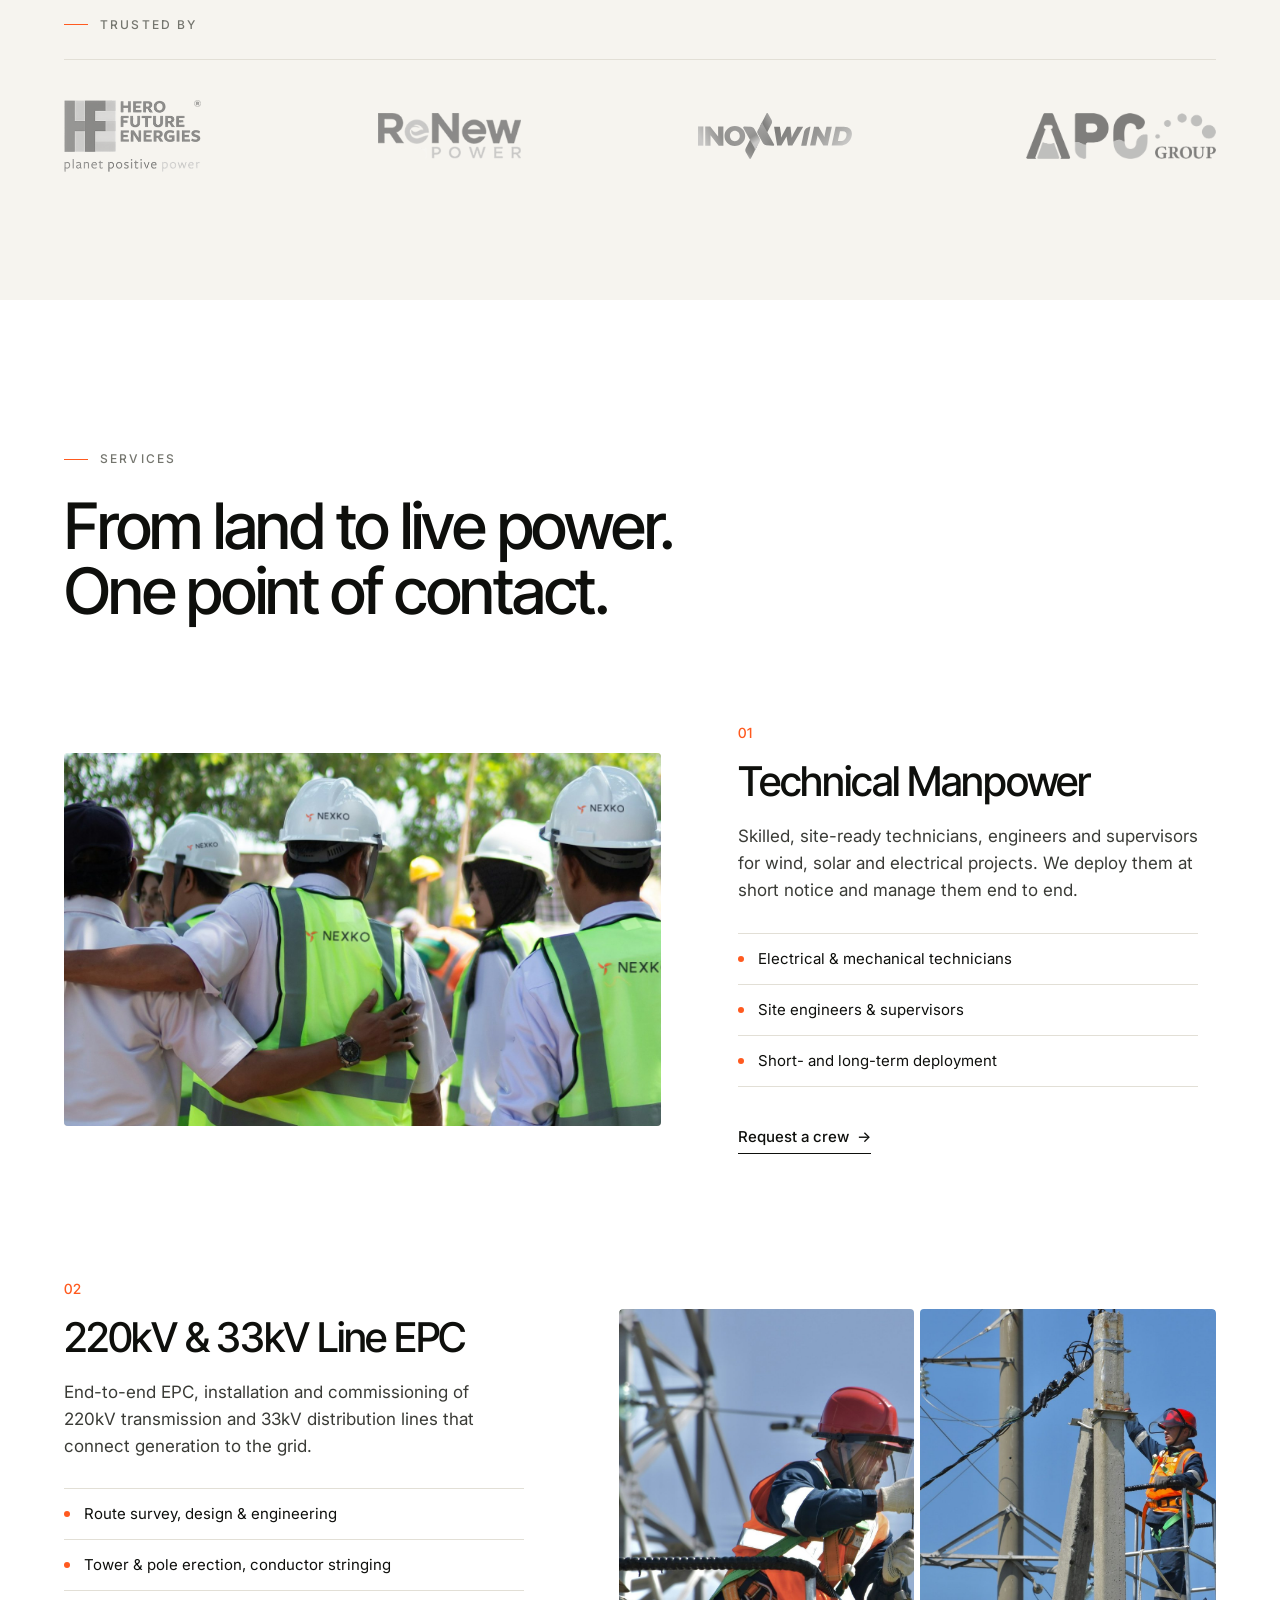
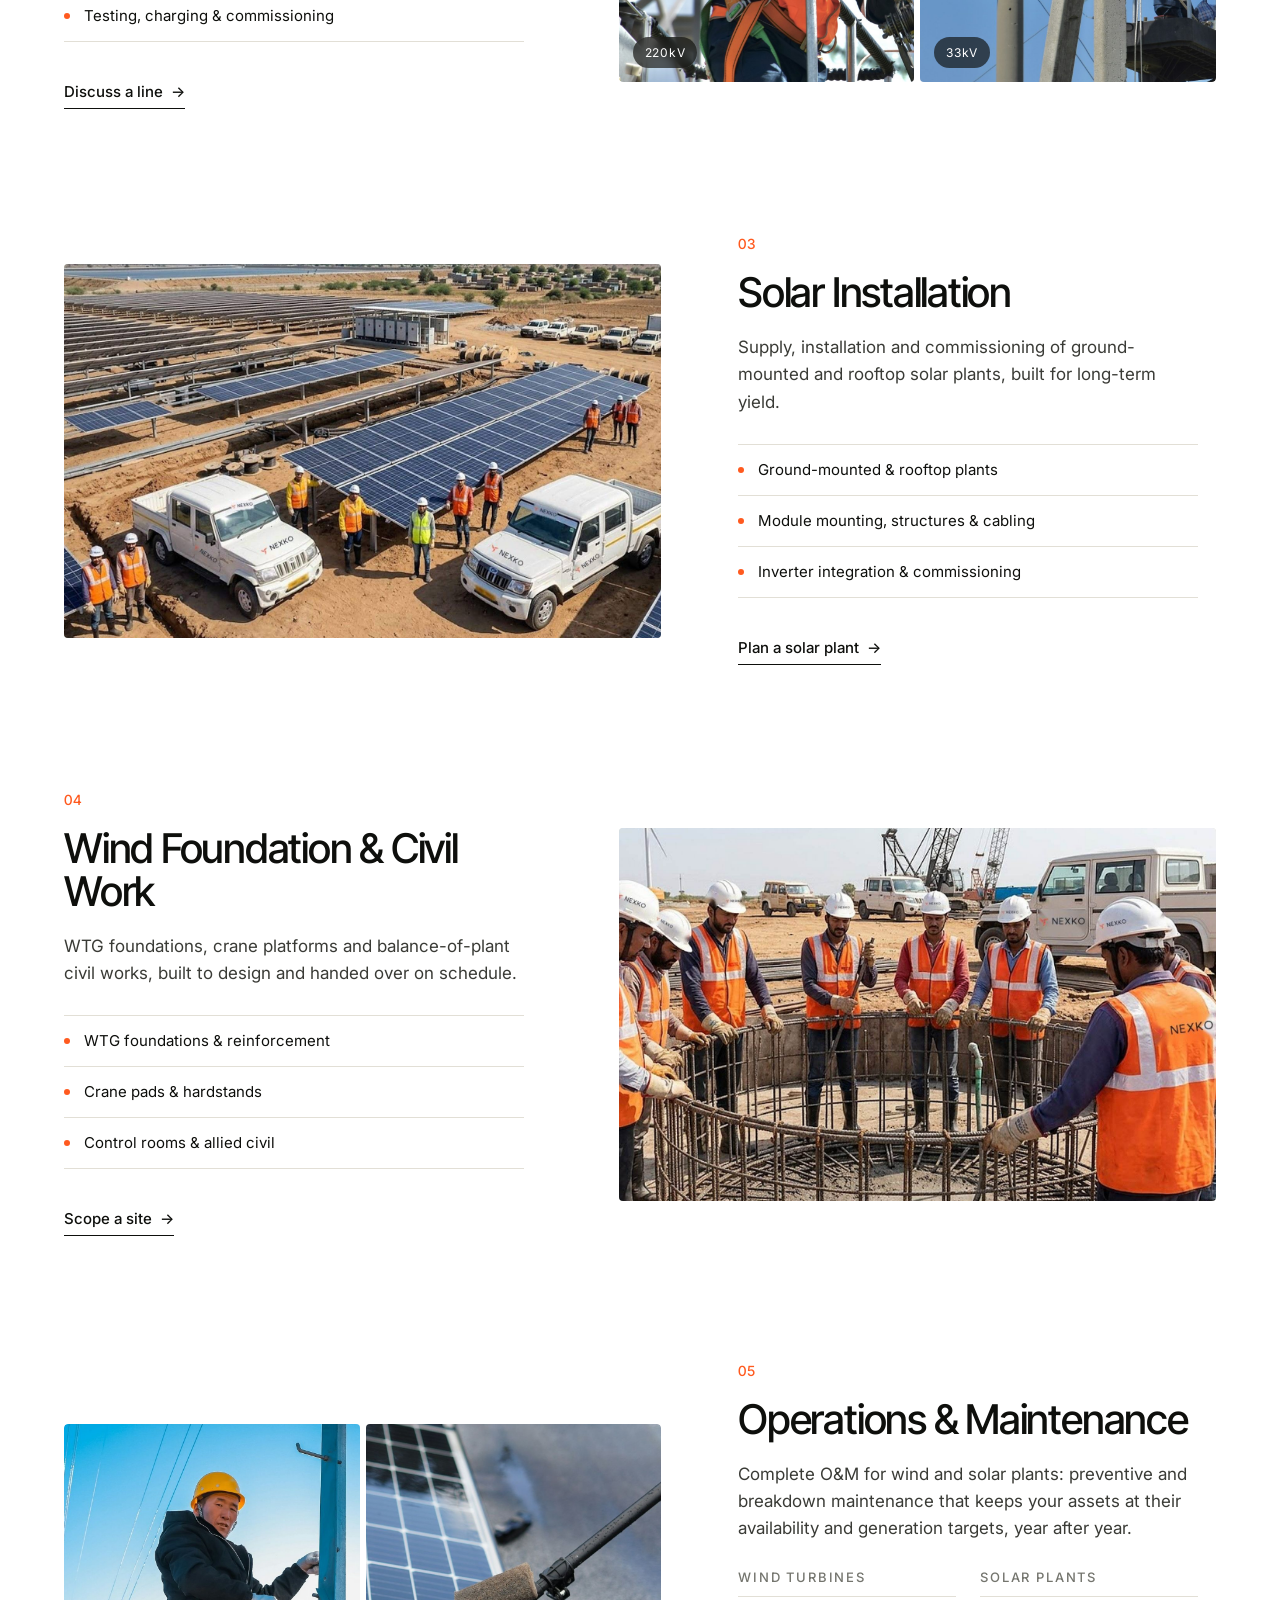
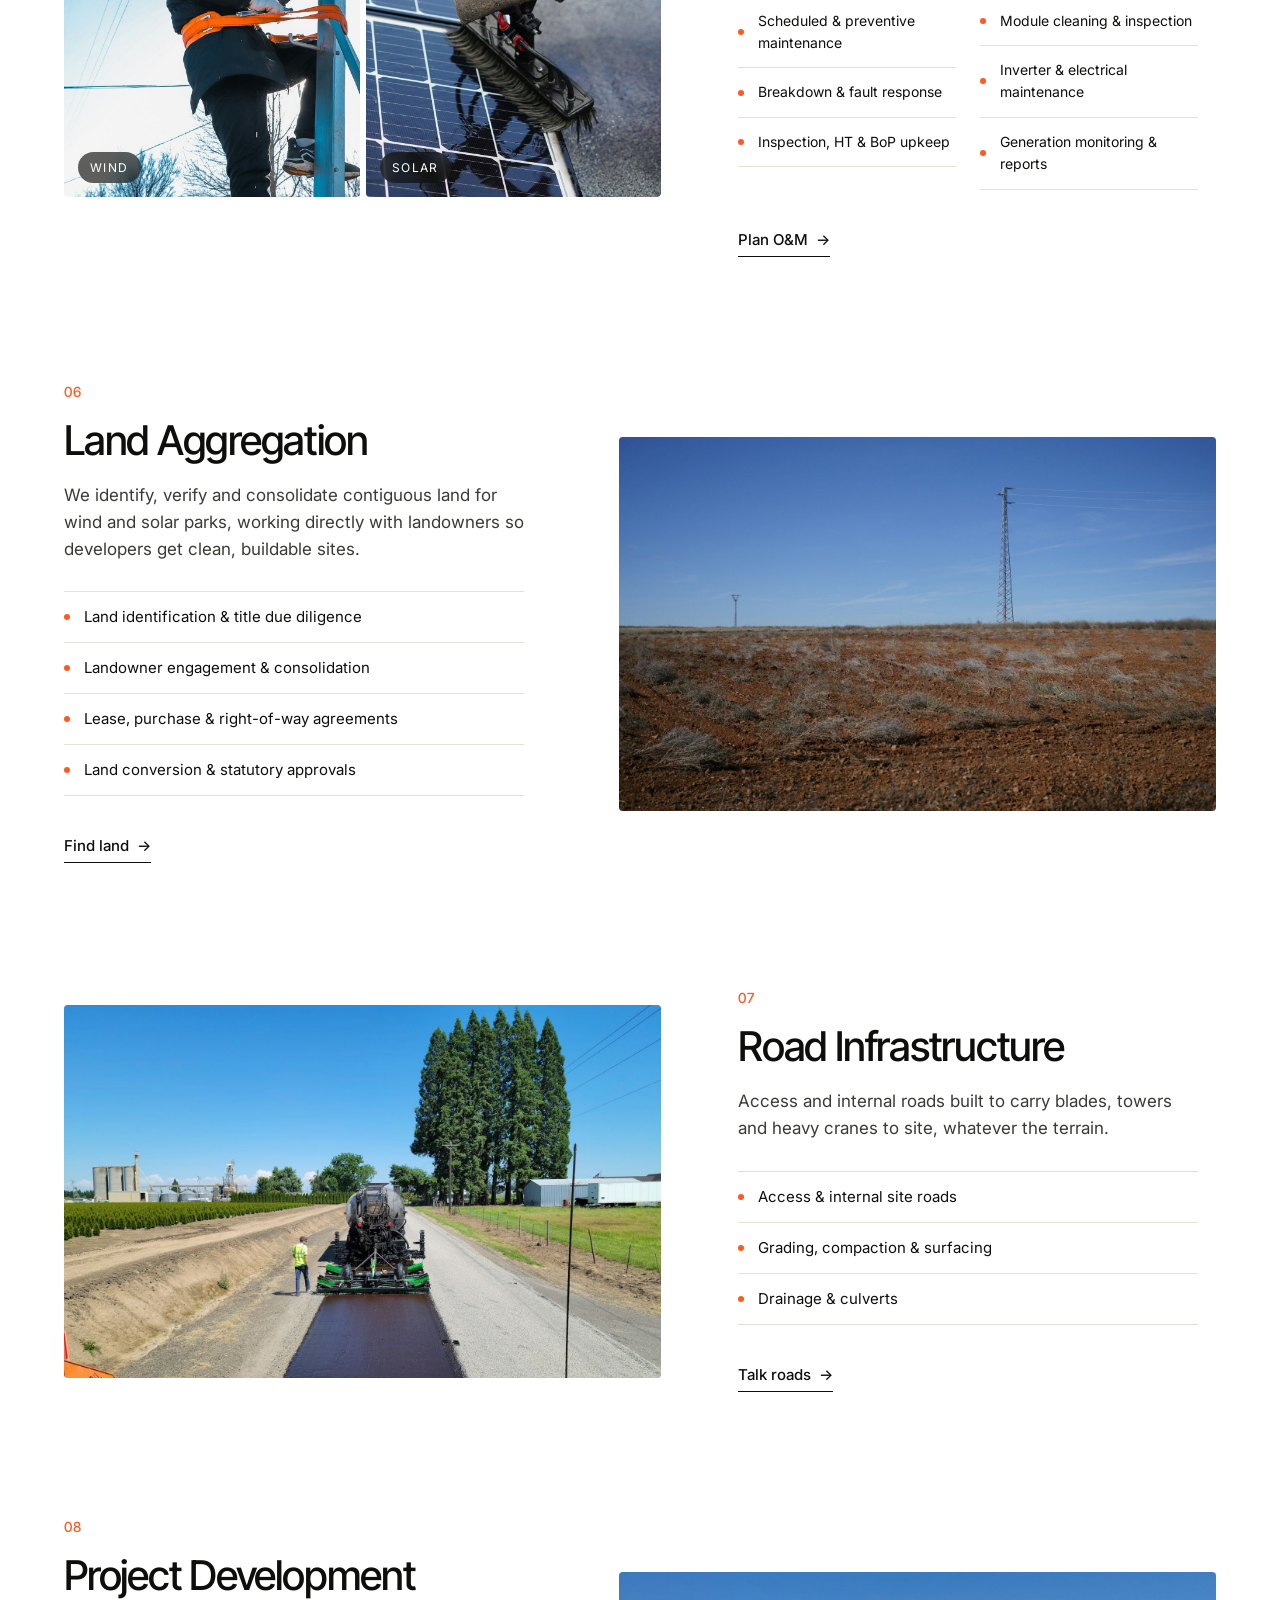
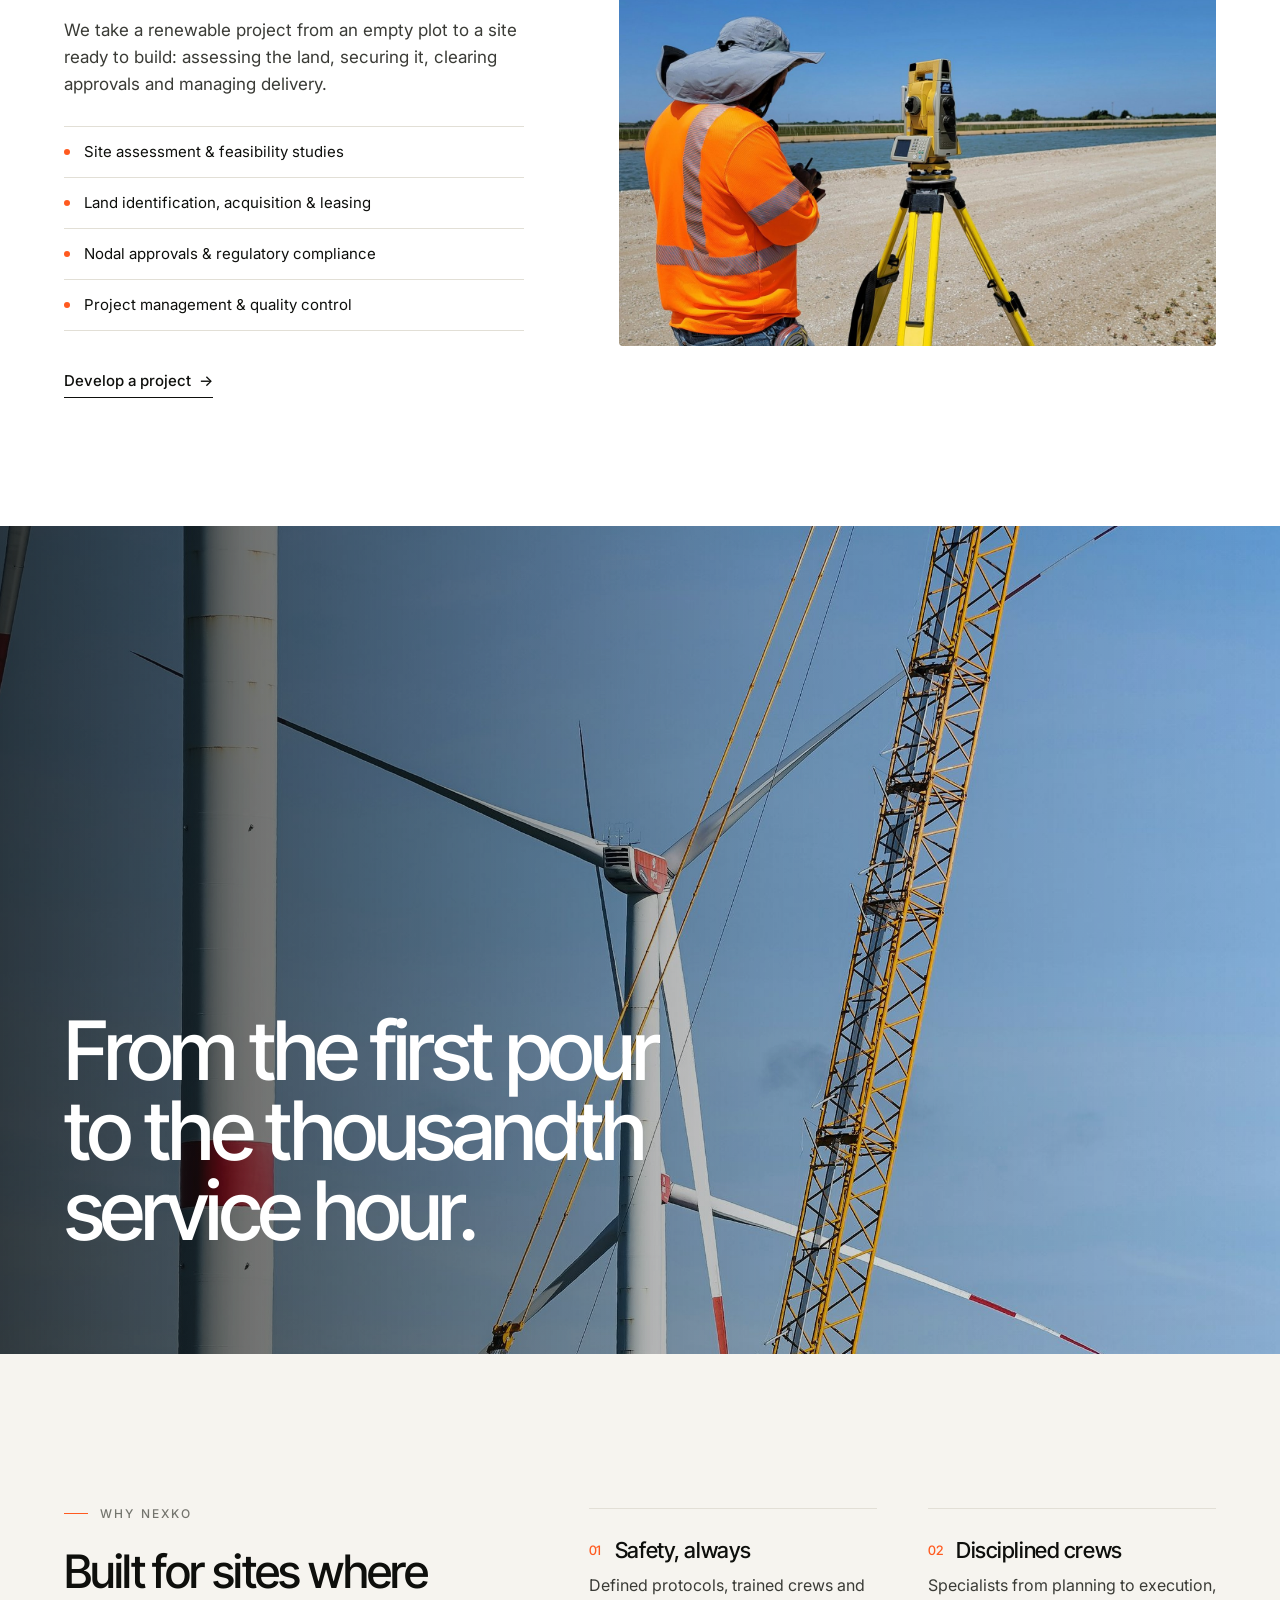
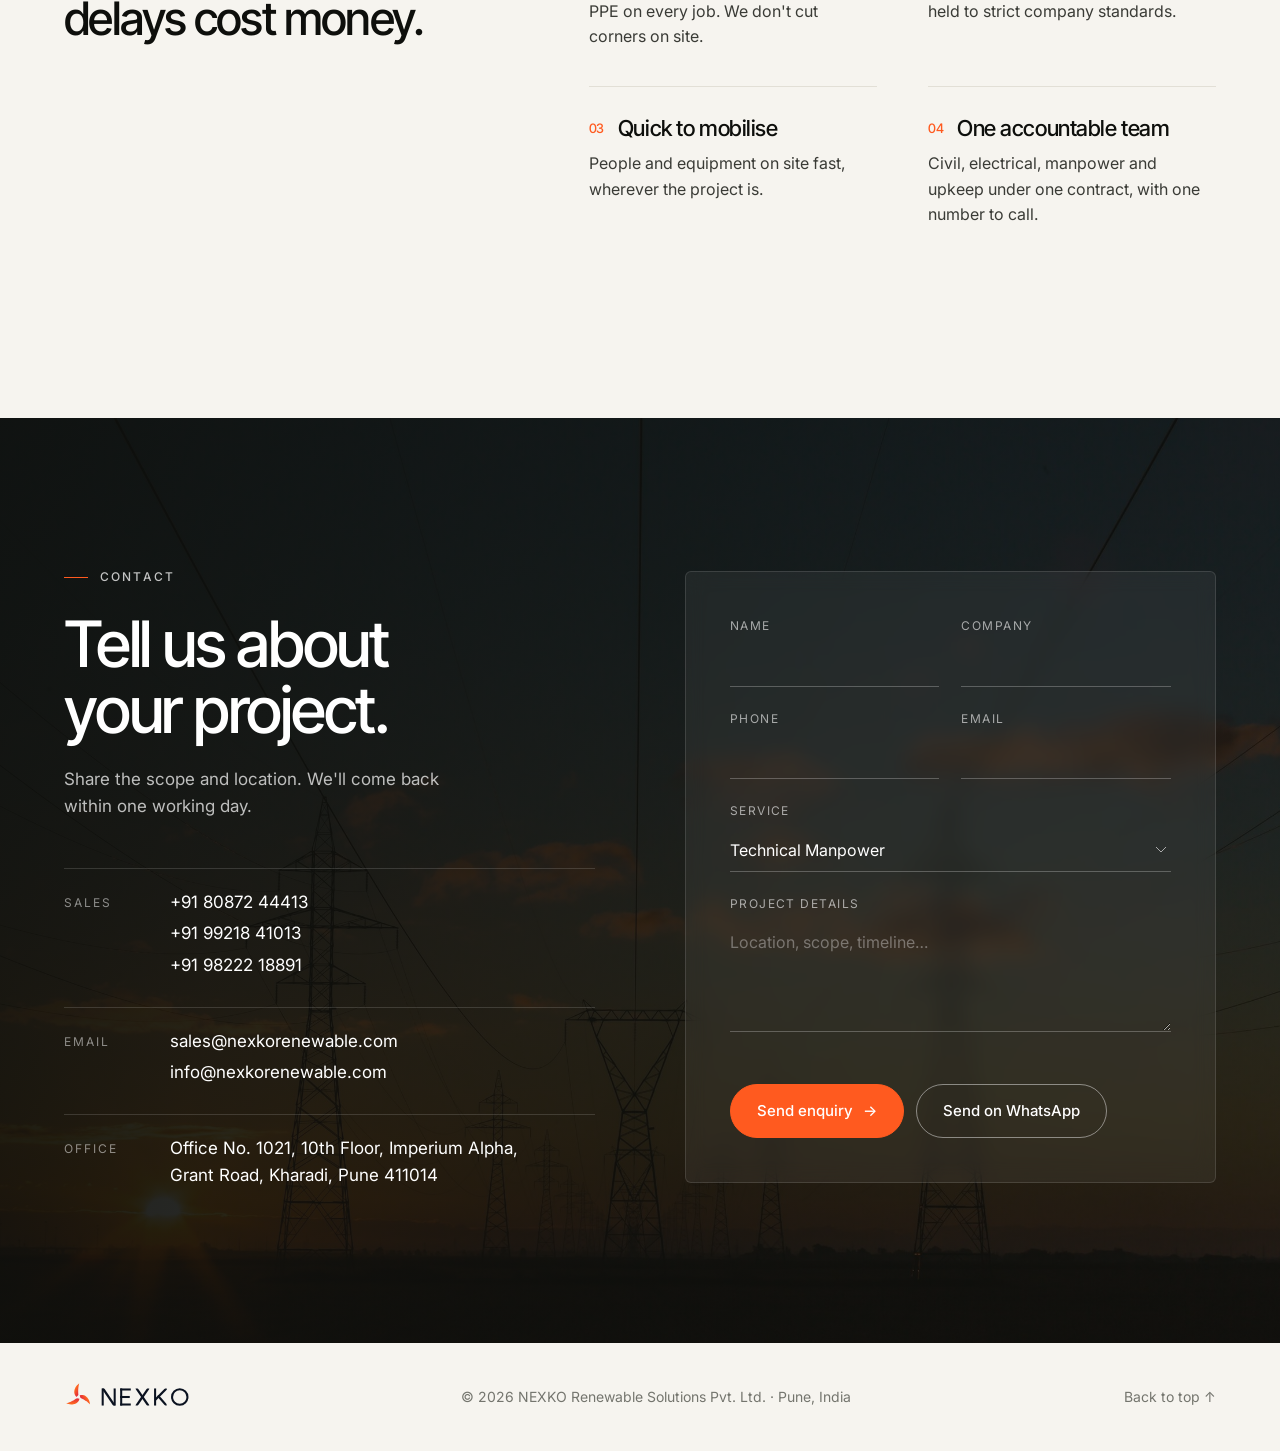
==== commit 8325b012: "Land Aggregation barren-land photo; uniform 16:10 service images - Land Aggregation: open barren lan" ====
--- a/index.html
+++ b/index.html
@@ -16,7 +16,7 @@
   <link rel="preconnect" href="https://fonts.gstatic.com" crossorigin />
   <link href="https://fonts.googleapis.com/css2?family=Inter+Tight:wght@400;500;600&family=Inter:wght@400;500&display=swap" rel="stylesheet" />
   <link rel="preload" as="image" href="assets/img/hero-windfarm.jpg?v=4" />
-  <link rel="stylesheet" href="assets/styles.css?v=10" />
+  <link rel="stylesheet" href="assets/styles.css?v=12" />
 </head>
 <body>
 
@@ -92,7 +92,7 @@
       </div>
 
       <article class="service wrap reveal">
-        <figure class="service__media"><img src="assets/img/manpower-crew.jpg?v=1" alt="NEXKO technical crew in branded helmets and hi-vis vests on site" loading="lazy" /></figure>
+        <figure class="service__media"><img src="assets/img/manpower-crew.jpg?v=6" alt="NEXKO technical crew in branded helmets and hi-vis vests on site" loading="lazy" /></figure>
         <div class="service__body">
           <span class="service__no">01</span>
           <h3 class="h3">Technical Manpower</h3>
@@ -125,7 +125,7 @@
       </article>
 
       <article class="service wrap reveal">
-        <figure class="service__media"><img src="assets/img/solar-site.jpg?v=4" alt="NEXKO crew at a solar plant installation site" loading="lazy" /></figure>
+        <figure class="service__media"><img src="assets/img/solar-site.jpg?v=6" alt="NEXKO crew at a solar plant installation site" loading="lazy" /></figure>
         <div class="service__body">
           <span class="service__no">03</span>
           <h3 class="h3">Solar Installation</h3>
@@ -140,7 +140,7 @@
       </article>
 
       <article class="service service--flip wrap reveal">
-        <figure class="service__media"><img src="assets/img/foundation-crew.jpg?v=4" alt="NEXKO crew fixing reinforcement for a wind turbine foundation" loading="lazy" /></figure>
+        <figure class="service__media"><img src="assets/img/foundation-crew.jpg?v=6" alt="NEXKO crew fixing reinforcement for a wind turbine foundation" loading="lazy" /></figure>
         <div class="service__body">
           <span class="service__no">04</span>
           <h3 class="h3">Wind Foundation &amp; Civil Work</h3>
@@ -156,8 +156,8 @@
 
       <article class="service wrap reveal">
         <figure class="service__media service__media--split">
-          <div><img src="assets/img/om-wind.jpg?v=5" alt="Technician climbing beside a wind turbine" loading="lazy" /><span>Wind</span></div>
-          <div><img src="assets/img/om-solar.jpg?v=4" alt="Solar panels being cleaned with a brush" loading="lazy" /><span>Solar</span></div>
+          <div><img src="assets/img/om-wind.jpg?v=6" alt="Technician climbing beside a wind turbine" loading="lazy" /><span>Wind</span></div>
+          <div><img src="assets/img/om-solar.jpg?v=6" alt="Solar panels being cleaned with a brush" loading="lazy" /><span>Solar</span></div>
         </figure>
         <div class="service__body">
           <span class="service__no">05</span>
@@ -186,7 +186,7 @@
       </article>
 
       <article class="service service--flip wrap reveal">
-        <figure class="service__media"><img src="assets/img/land.jpg?v=4" alt="Aerial view of agricultural land parcels" loading="lazy" /></figure>
+        <figure class="service__media"><img src="assets/img/land-barren.jpg?v=1" alt="Open barren land with a transmission tower on the horizon" loading="lazy" /></figure>
         <div class="service__body">
           <span class="service__no">06</span>
           <h3 class="h3">Land Aggregation</h3>
@@ -202,7 +202,7 @@
       </article>
 
       <article class="service wrap reveal">
-        <figure class="service__media"><img src="assets/img/road.jpg?v=4" alt="Paving machine laying a new asphalt road" loading="lazy" /></figure>
+        <figure class="service__media"><img src="assets/img/road.jpg?v=6" alt="Paving machine laying a new asphalt road" loading="lazy" /></figure>
         <div class="service__body">
           <span class="service__no">07</span>
           <h3 class="h3">Road Infrastructure</h3>
@@ -217,7 +217,7 @@
       </article>
 
       <article class="service service--flip wrap reveal">
-        <figure class="service__media"><img src="assets/img/project-dev.jpg?v=4" alt="Surveyor setting up a total station on site" loading="lazy" /></figure>
+        <figure class="service__media"><img src="assets/img/project-dev.jpg?v=6" alt="Surveyor setting up a total station on site" loading="lazy" /></figure>
         <div class="service__body">
           <span class="service__no">08</span>
           <h3 class="h3">Project Development</h3>
--- a/assets/styles.css
+++ b/assets/styles.css
@@ -187,13 +187,13 @@
 }
 .service:last-child { margin-bottom: 0; }
 .service--flip .service__media { order: 2; }
-.service__media { overflow: hidden; border-radius: 4px; aspect-ratio: 4 / 3; background: var(--line); }
+.service--flip { grid-template-columns: 1fr 1.25fr; }  /* image keeps the wider column on both sides */
+.service__media { overflow: hidden; border-radius: 4px; aspect-ratio: 16 / 10; background: var(--line); }
 .service__media img { width: 100%; height: 100%; object-fit: cover; transform: scale(1.04); transition: transform 1.4s var(--ease); }
 .service:hover .service__media img { transform: scale(1); }
 .service__body { max-width: 460px; }
 .service__media--split { display: grid; grid-template-columns: 1fr 1fr; gap: 6px; background: none; }
 .service__media--split div { position: relative; overflow: hidden; border-radius: 4px; }
-.service__media--wide { aspect-ratio: 16 / 10; }
 .service__media--split.service__media--wide span { text-transform: none; letter-spacing: .06em; }  /* keep "kV" correct */
 .service__media--split span {
   position: absolute; left: 14px; bottom: 14px; padding: 6px 12px; border-radius: 999px;
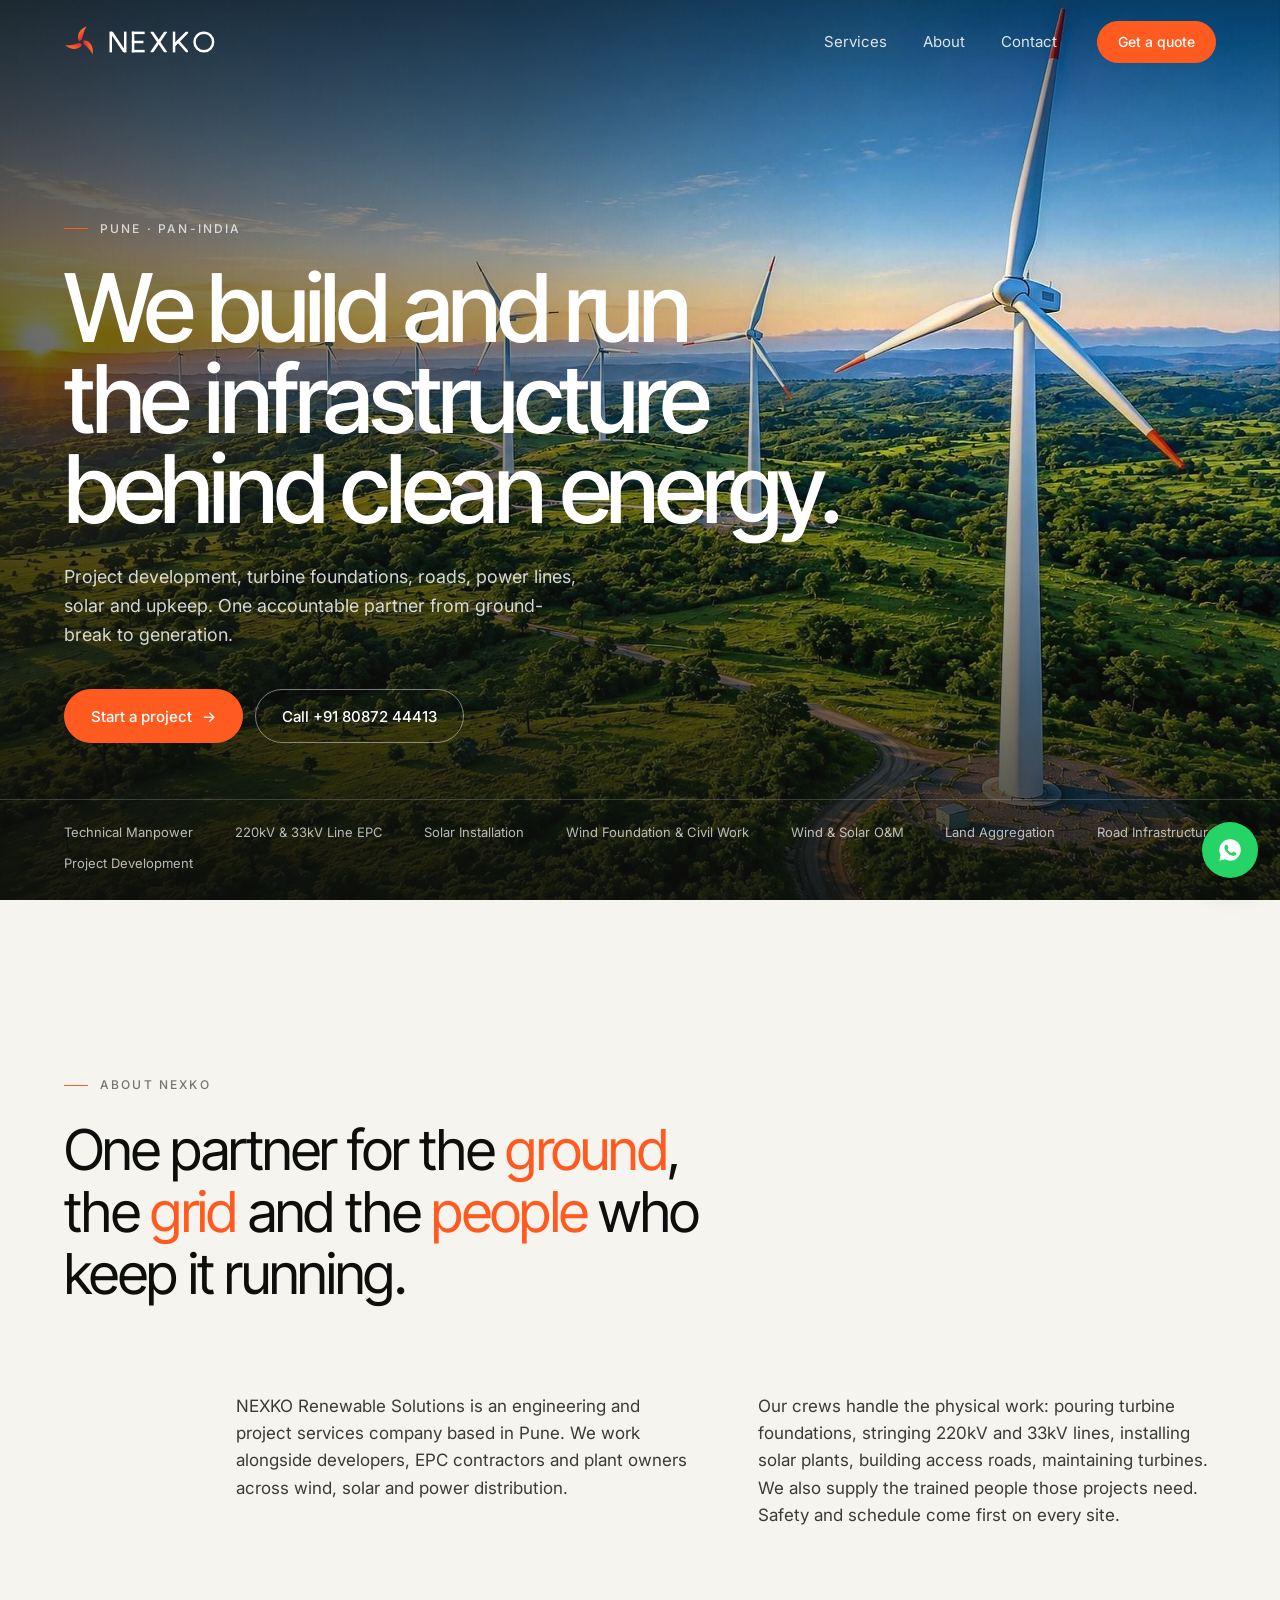
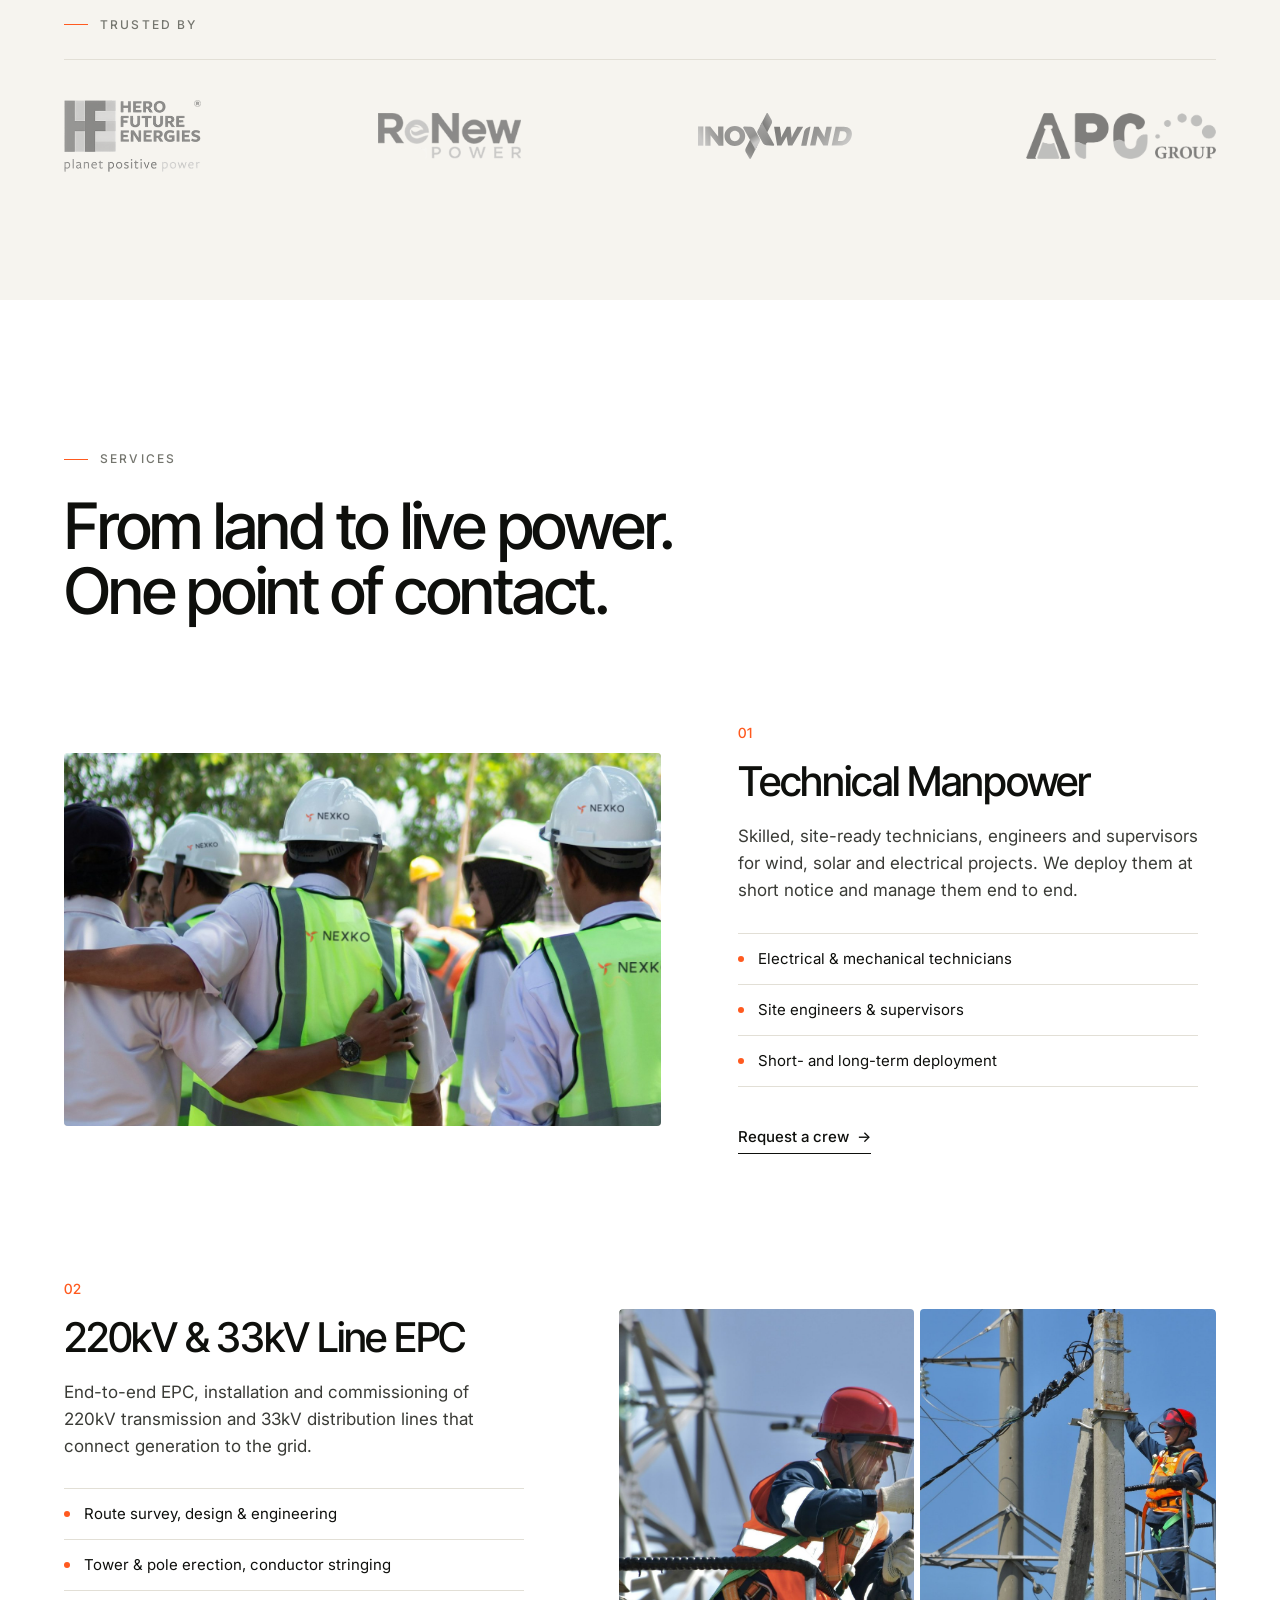
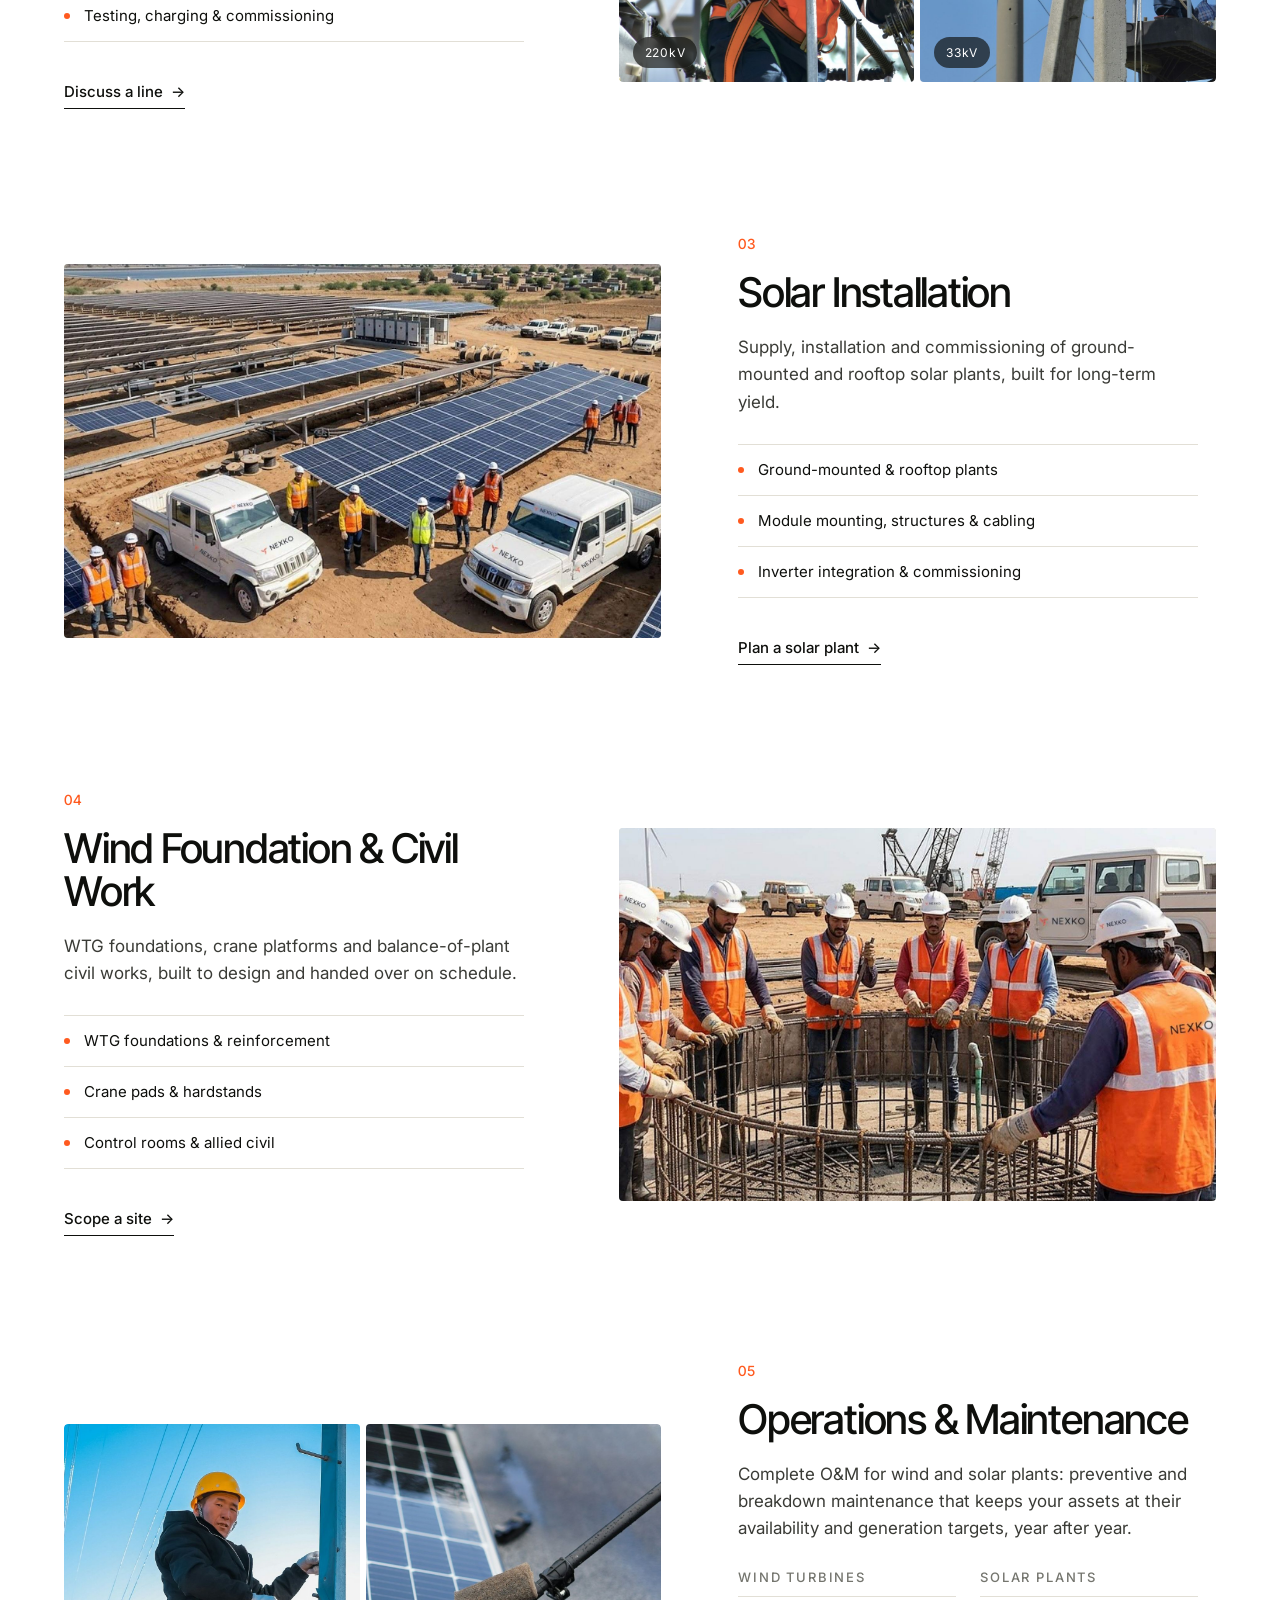
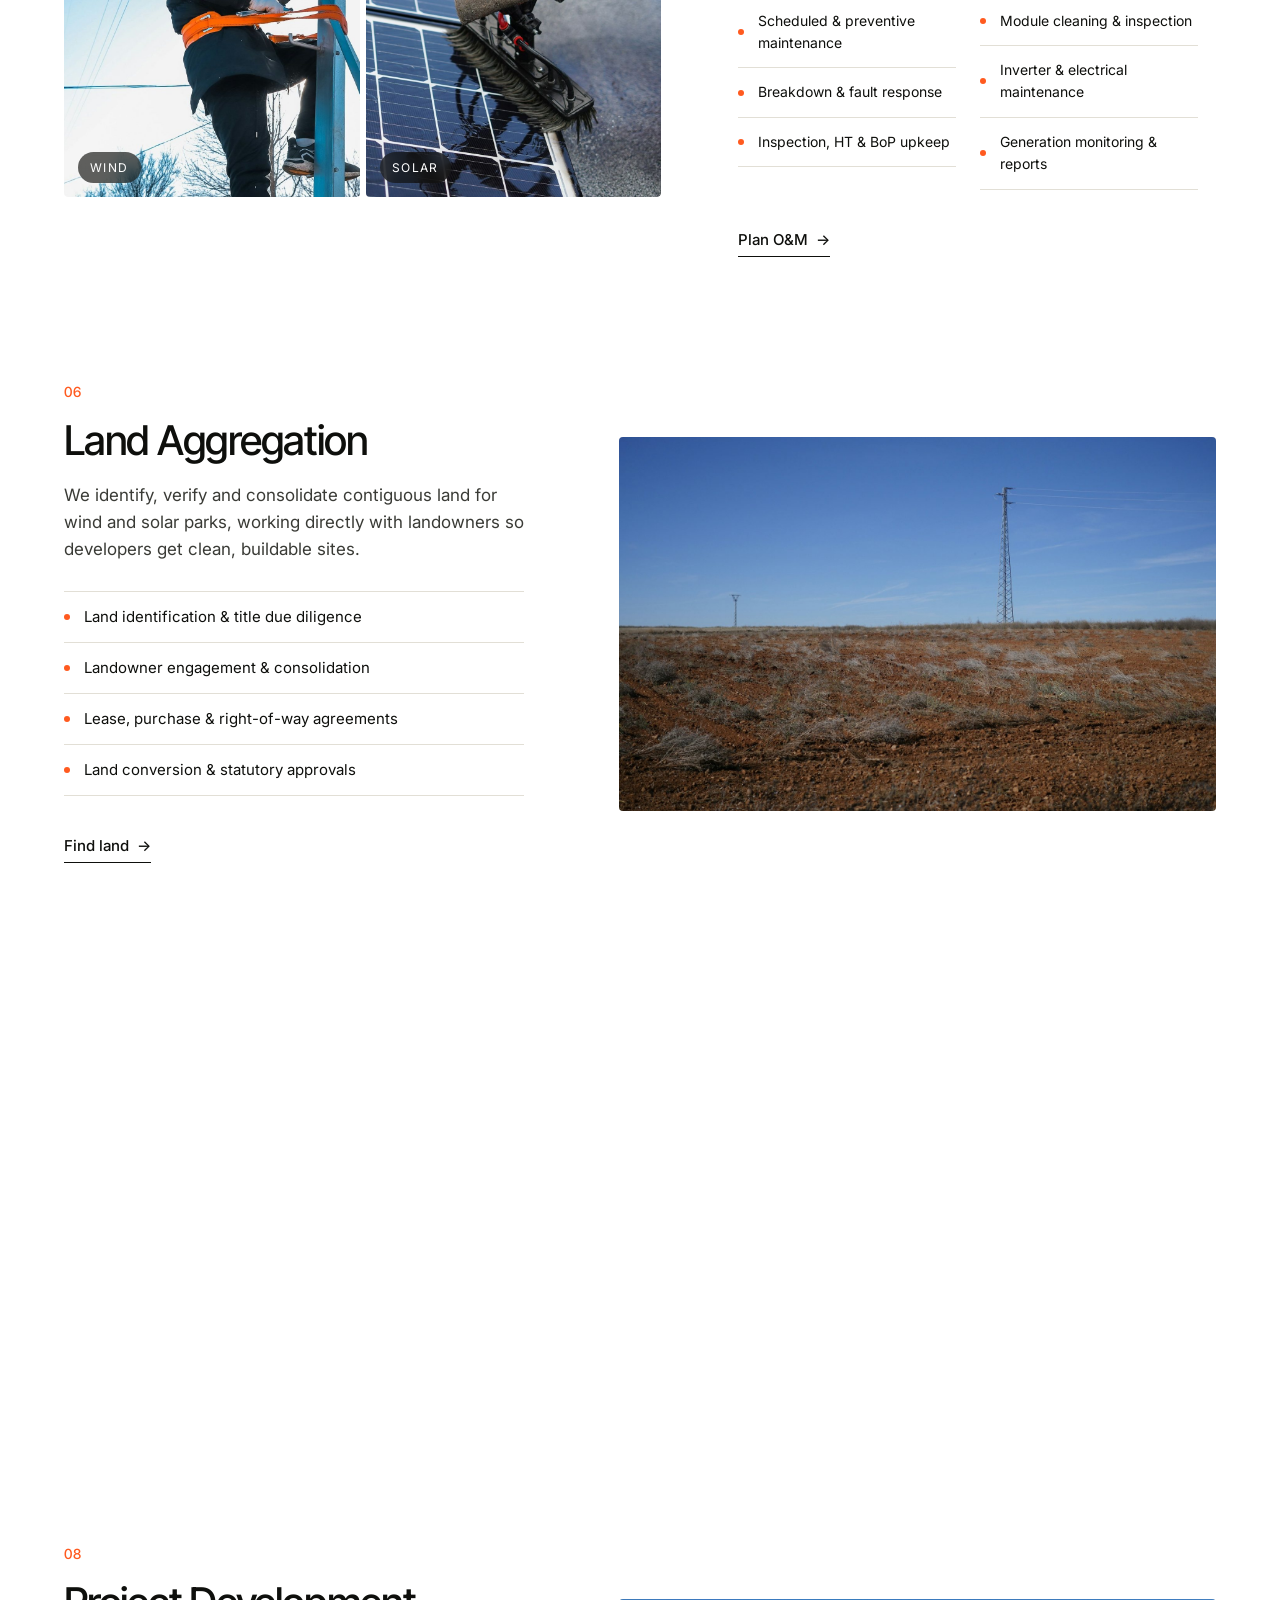
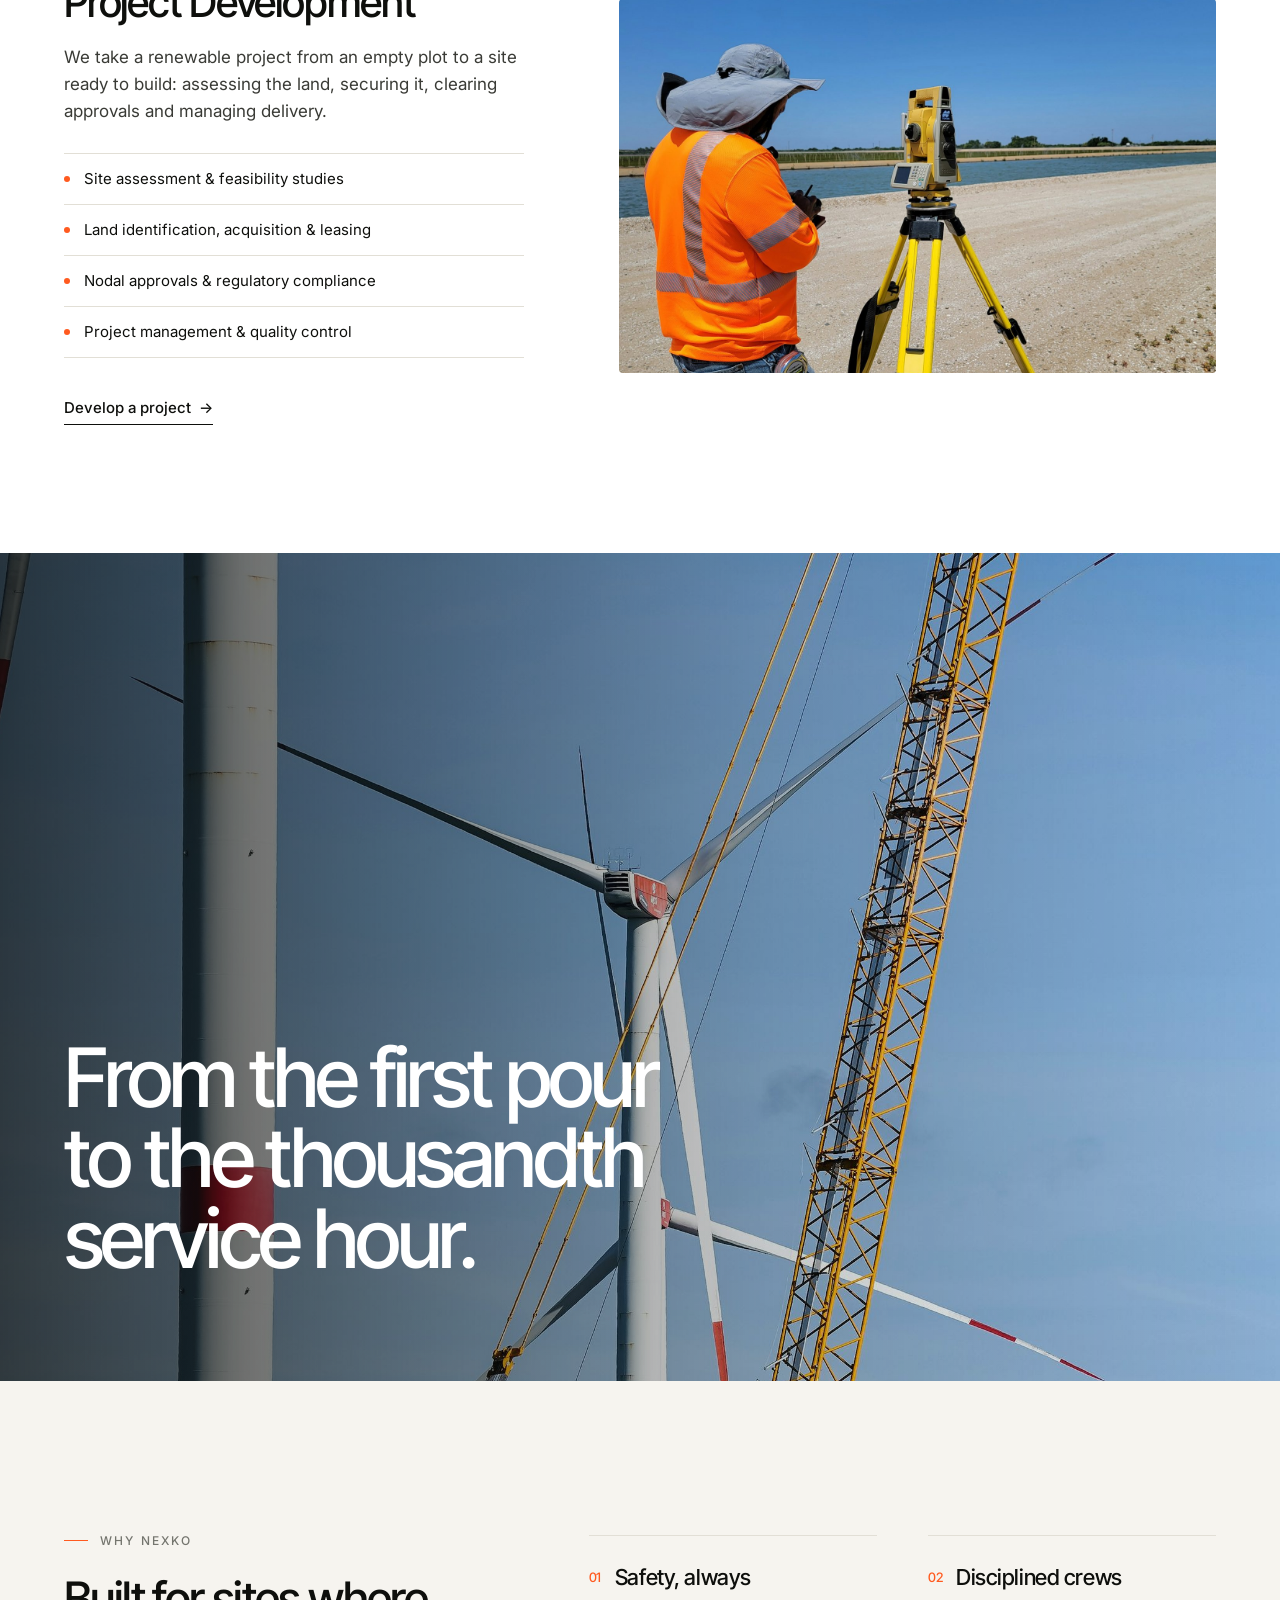
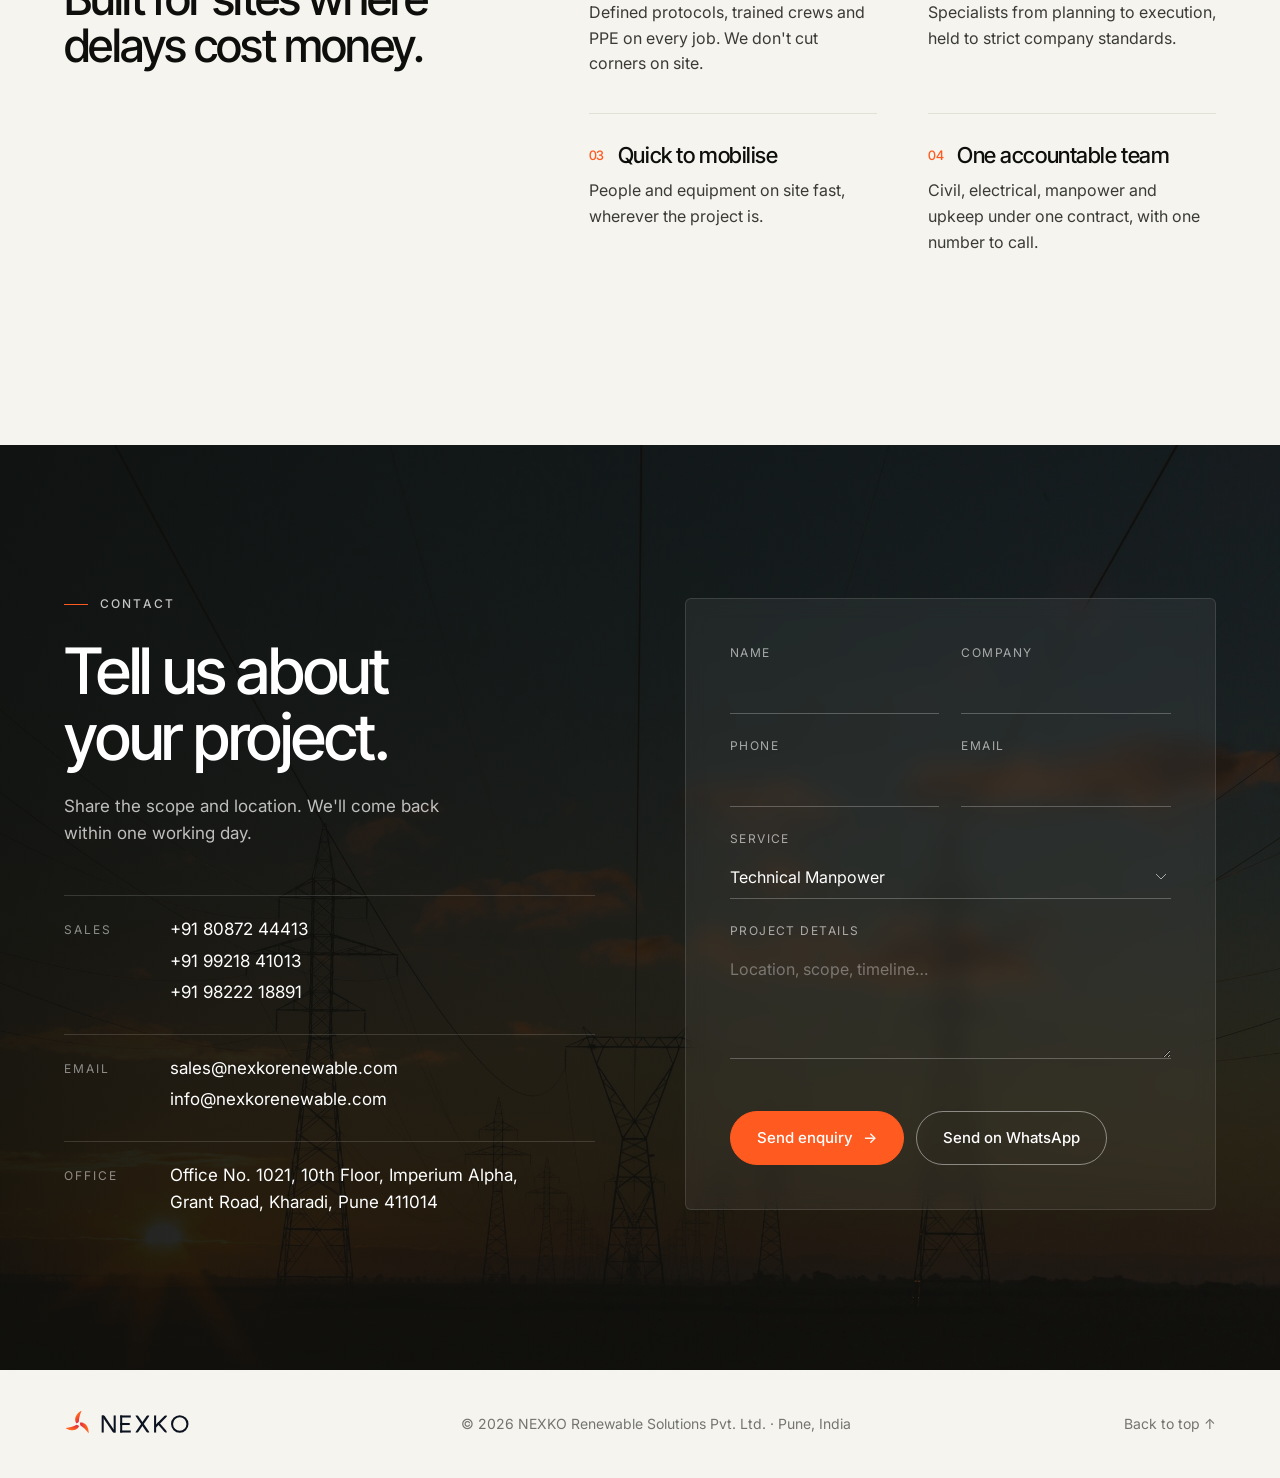
==== commit 31b10e96: "Road Infrastructure: unpaved hill access road to wind turbines Replace the tarmac paving photo with " ====
--- a/index.html
+++ b/index.html
@@ -202,15 +202,15 @@
       </article>
 
       <article class="service wrap reveal">
-        <figure class="service__media"><img src="assets/img/road.jpg?v=6" alt="Paving machine laying a new asphalt road" loading="lazy" /></figure>
+        <figure class="service__media"><img src="assets/img/road-mountain.jpg?v=1" alt="Unpaved access road winding through hills to wind turbines on the ridge" loading="lazy" /></figure>
         <div class="service__body">
           <span class="service__no">07</span>
           <h3 class="h3">Road Infrastructure</h3>
-          <p>Access and internal roads built to carry blades, towers and heavy cranes to site, whatever the terrain.</p>
-          <ul class="ticks">
-            <li>Access &amp; internal site roads</li>
-            <li>Grading, compaction &amp; surfacing</li>
-            <li>Drainage &amp; culverts</li>
+          <p>Rugged access roads cut through hills and mountain terrain, so heavy trailers can haul blades, tower sections and cranes up to every turbine location.</p>
+          <ul class="ticks">
+            <li>Hill &amp; ridge access roads for heavy haulage</li>
+            <li>Cutting, grading &amp; compacted gravel surfacing</li>
+            <li>Turning bays, drainage &amp; culverts</li>
           </ul>
           <a href="#contact" class="link" data-service="Road Infrastructure">Talk roads <span aria-hidden="true">→</span></a>
         </div>
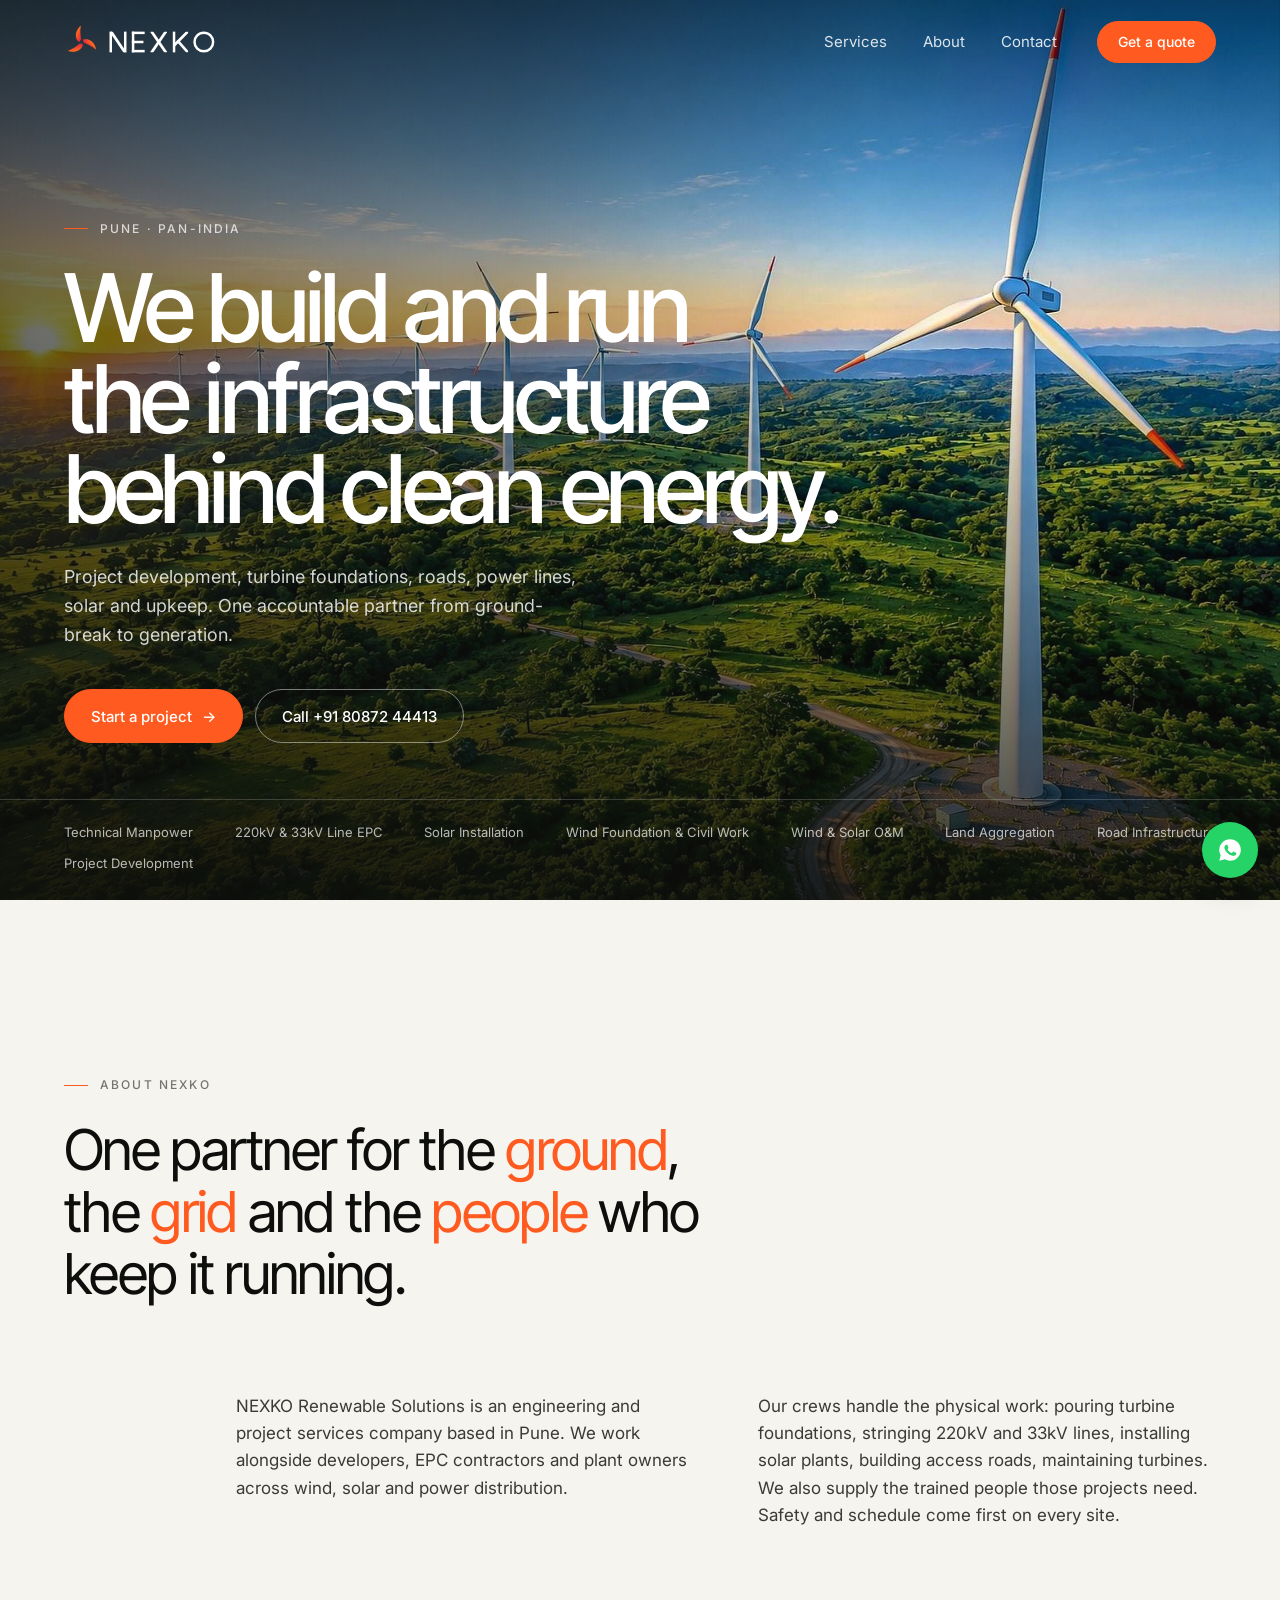
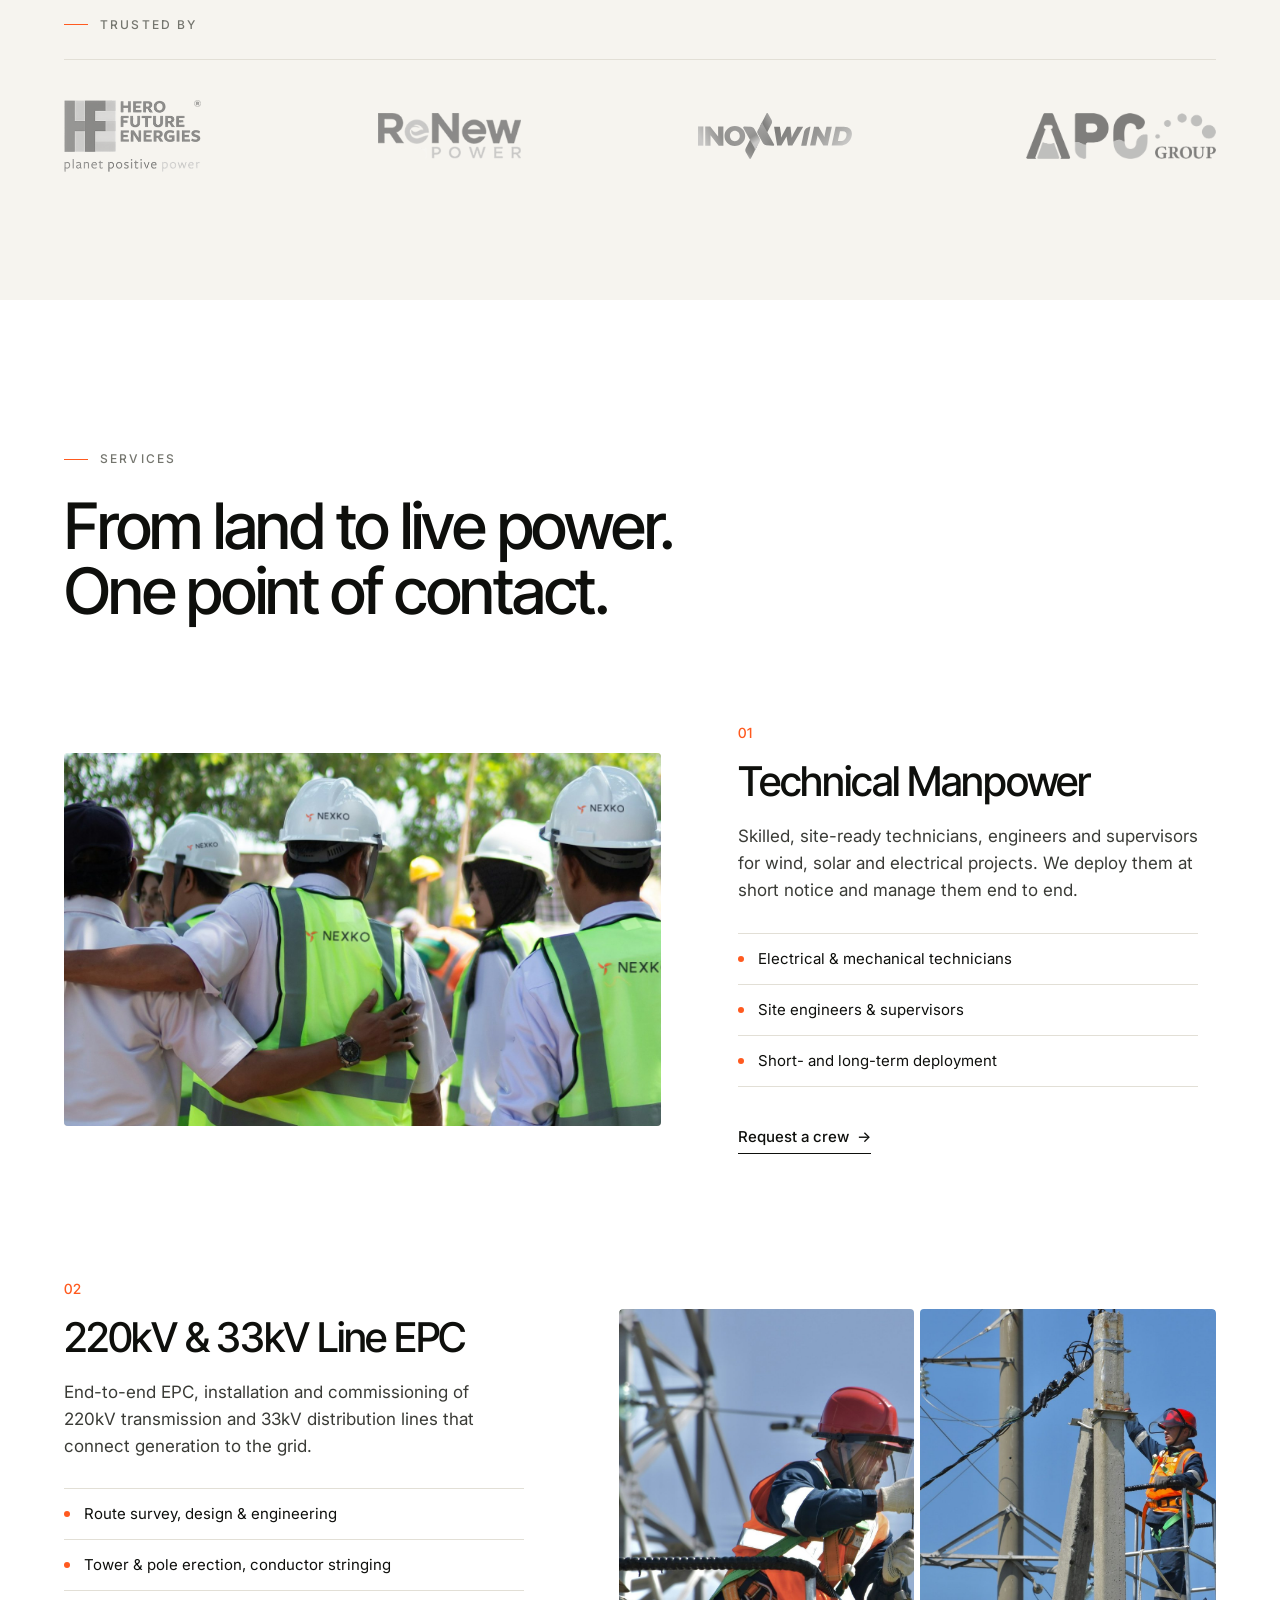
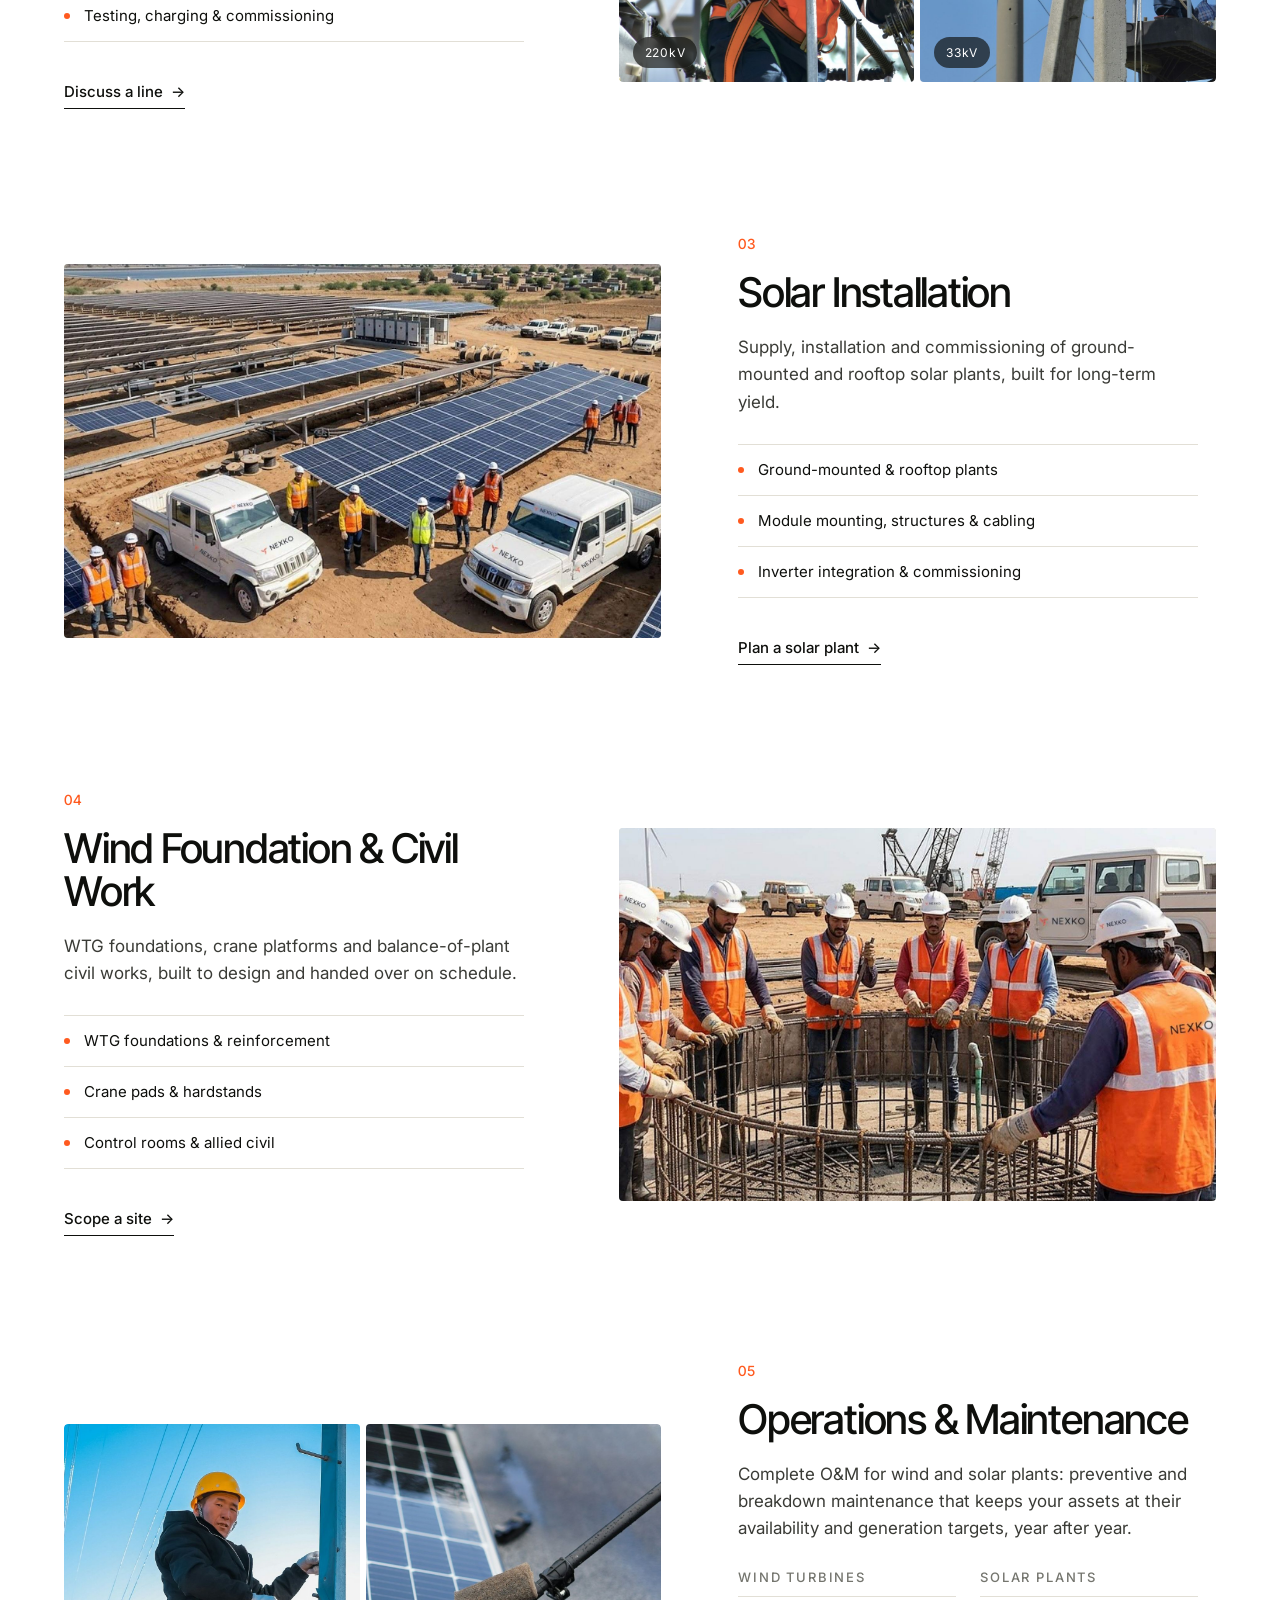
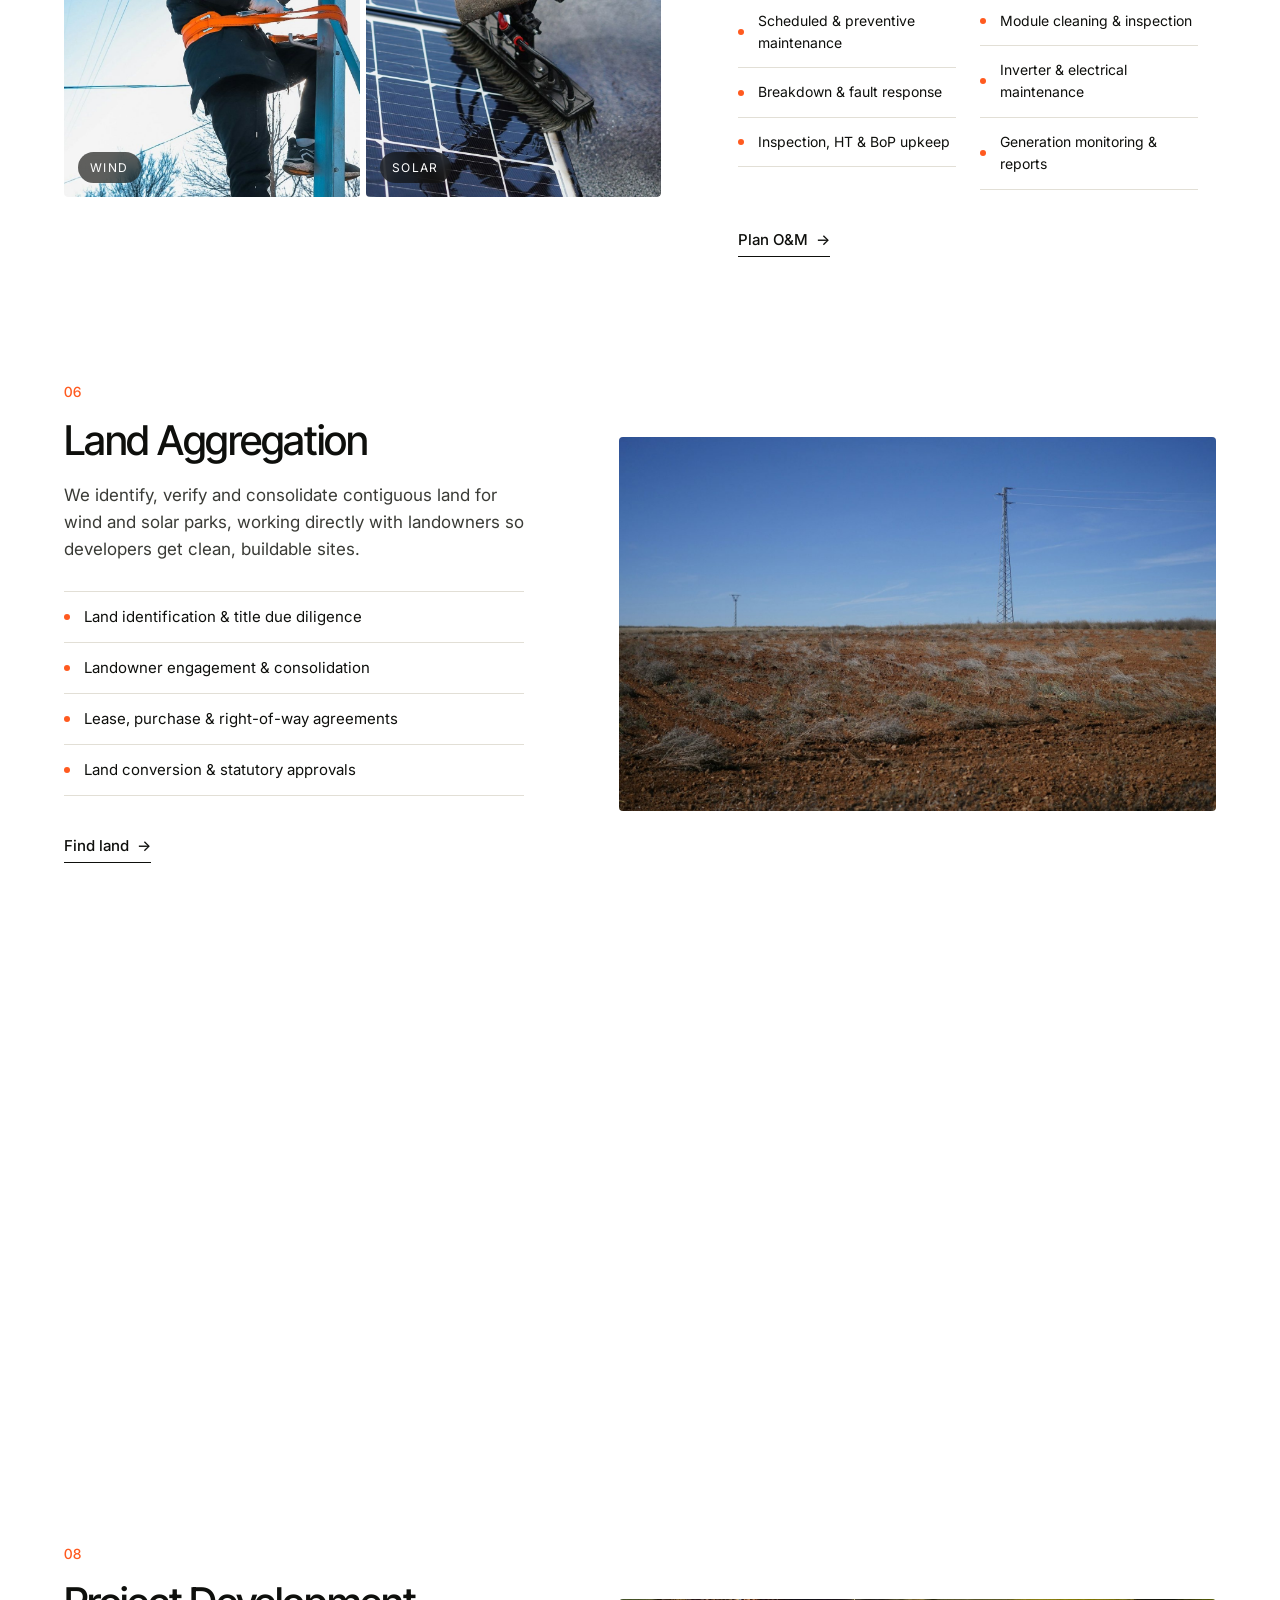
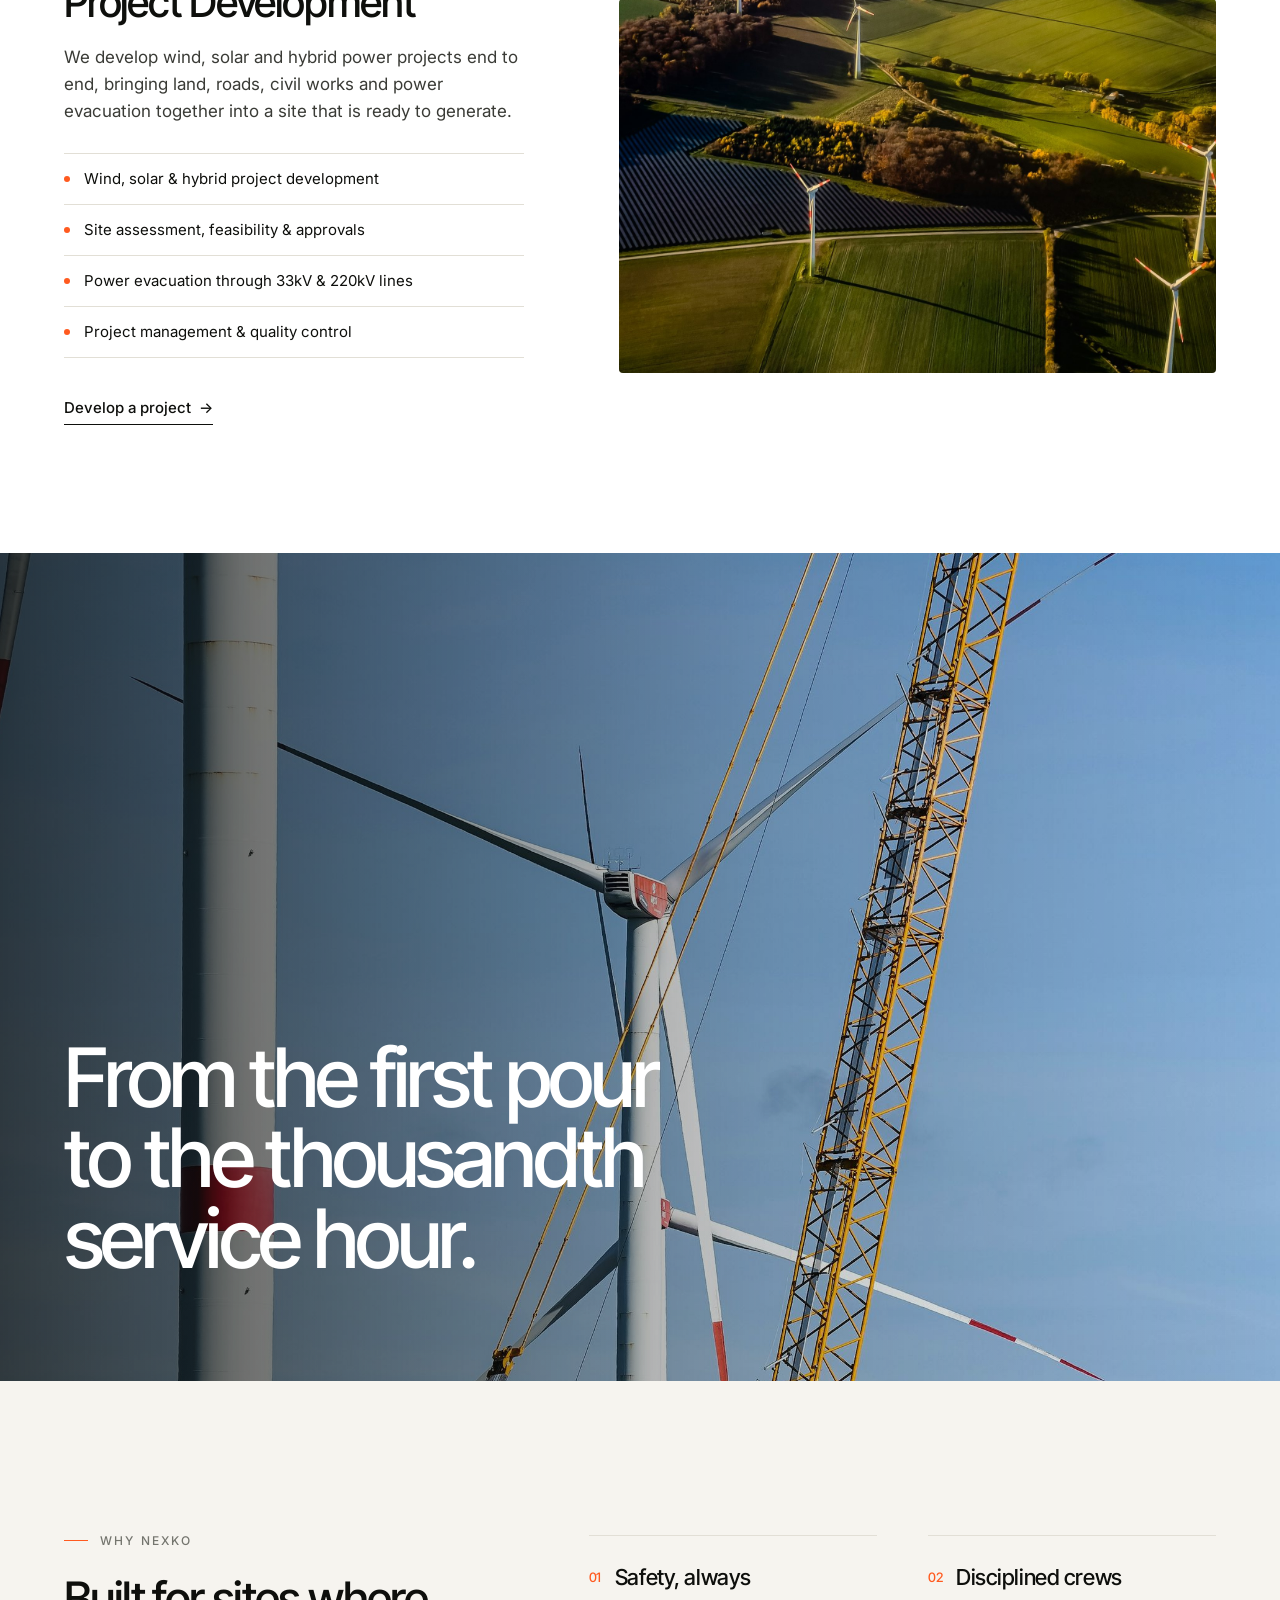
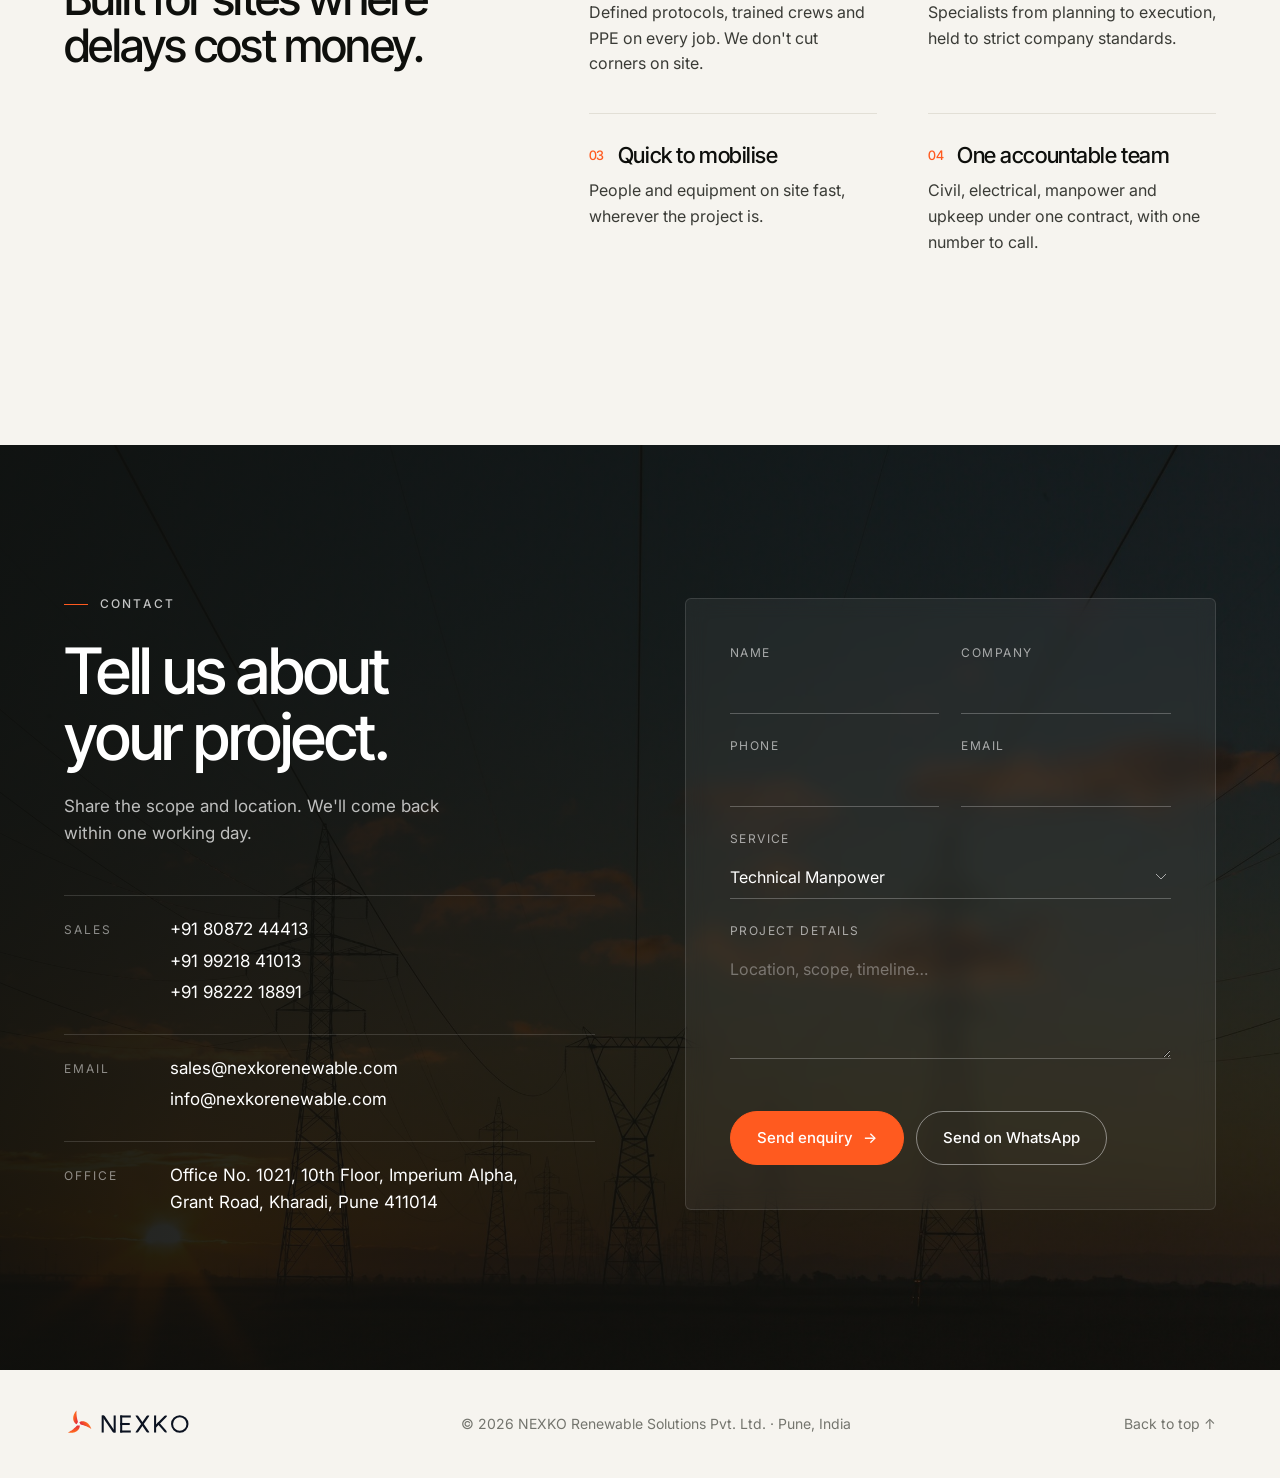
==== commit ded7ea9d: "Project Development: wind-solar hybrid park image and copy Aerial of a developed wind and solar park" ====
--- a/index.html
+++ b/index.html
@@ -217,15 +217,15 @@
       </article>
 
       <article class="service service--flip wrap reveal">
-        <figure class="service__media"><img src="assets/img/project-dev.jpg?v=6" alt="Surveyor setting up a total station on site" loading="lazy" /></figure>
+        <figure class="service__media"><img src="assets/img/project-hybrid.jpg?v=1" alt="Aerial view of a wind and solar park with its access roads" loading="lazy" /></figure>
         <div class="service__body">
           <span class="service__no">08</span>
           <h3 class="h3">Project Development</h3>
-          <p>We take a renewable project from an empty plot to a site ready to build: assessing the land, securing it, clearing approvals and managing delivery.</p>
-          <ul class="ticks">
-            <li>Site assessment &amp; feasibility studies</li>
-            <li>Land identification, acquisition &amp; leasing</li>
-            <li>Nodal approvals &amp; regulatory compliance</li>
+          <p>We develop wind, solar and hybrid power projects end to end, bringing land, roads, civil works and power evacuation together into a site that is ready to generate.</p>
+          <ul class="ticks">
+            <li>Wind, solar &amp; hybrid project development</li>
+            <li>Site assessment, feasibility &amp; approvals</li>
+            <li>Power evacuation through 33kV &amp; 220kV lines</li>
             <li>Project management &amp; quality control</li>
           </ul>
           <a href="#contact" class="link" data-service="Project Development">Develop a project <span aria-hidden="true">→</span></a>
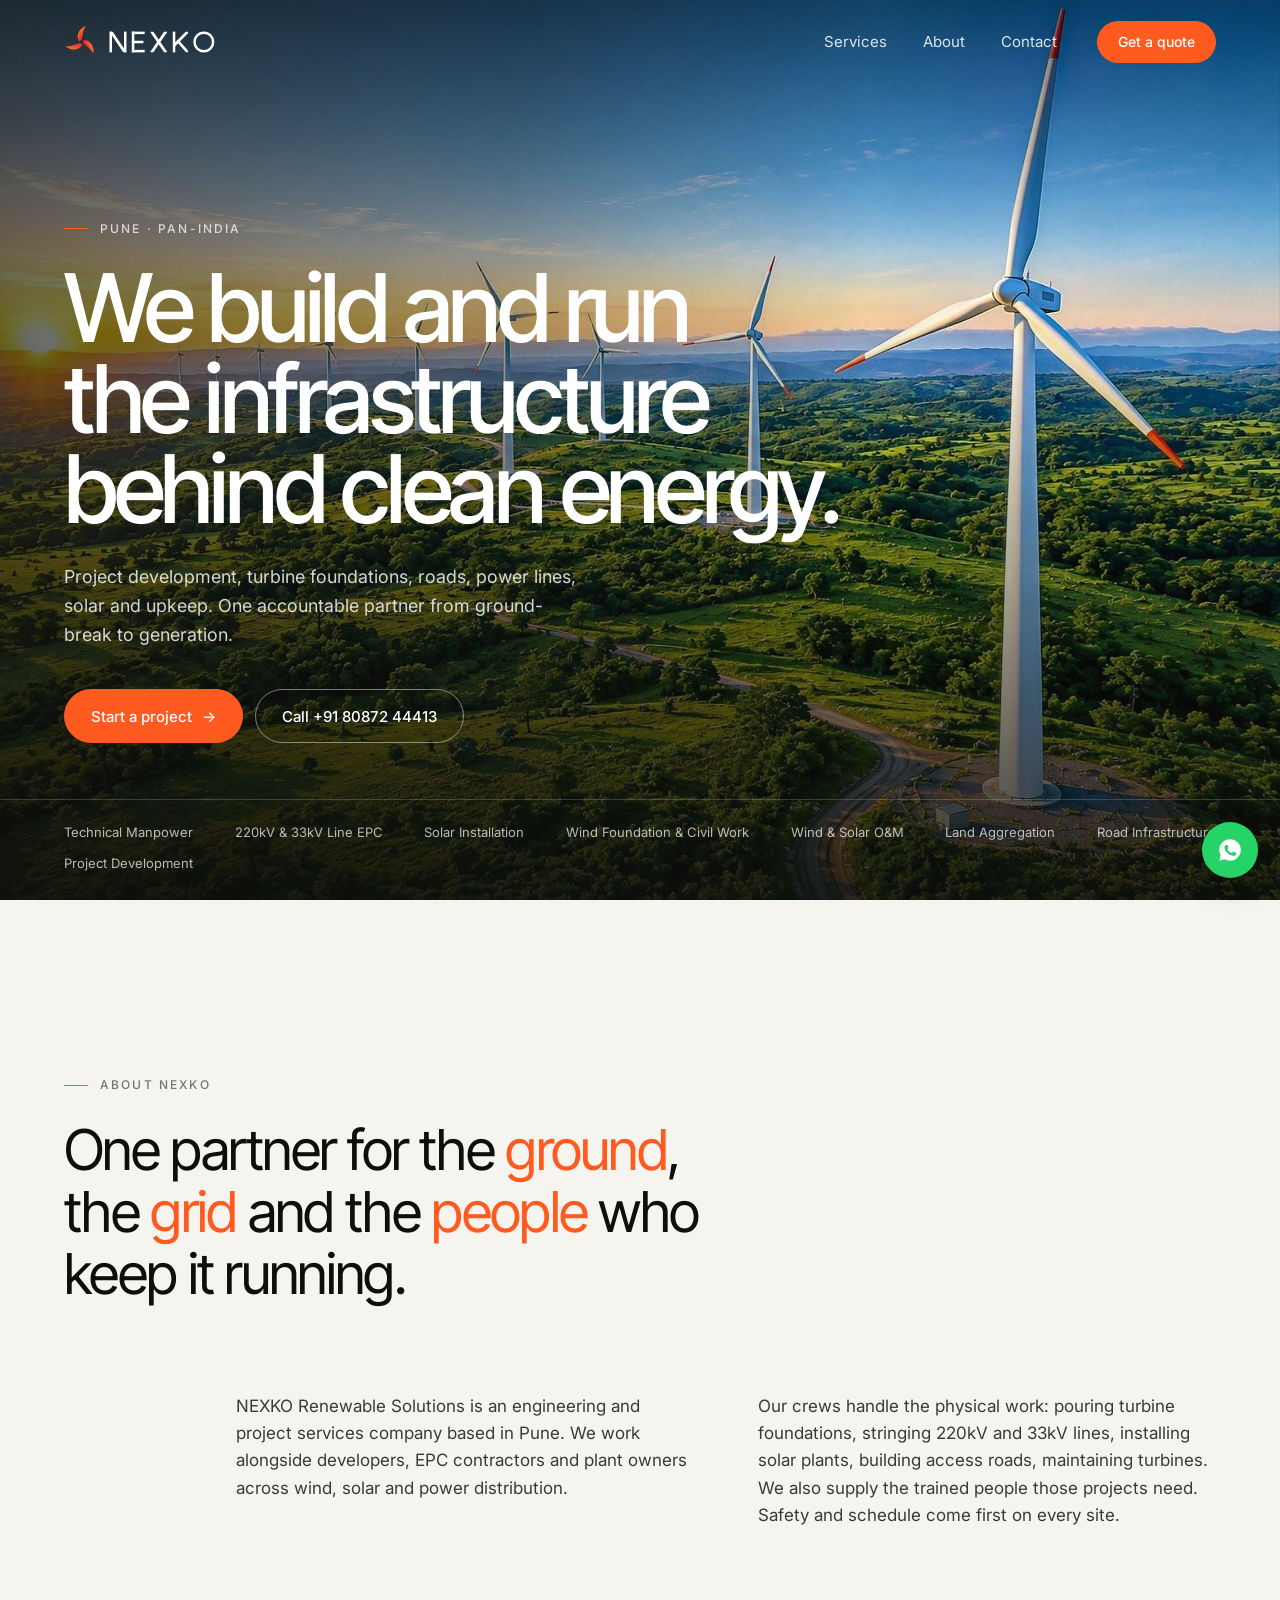
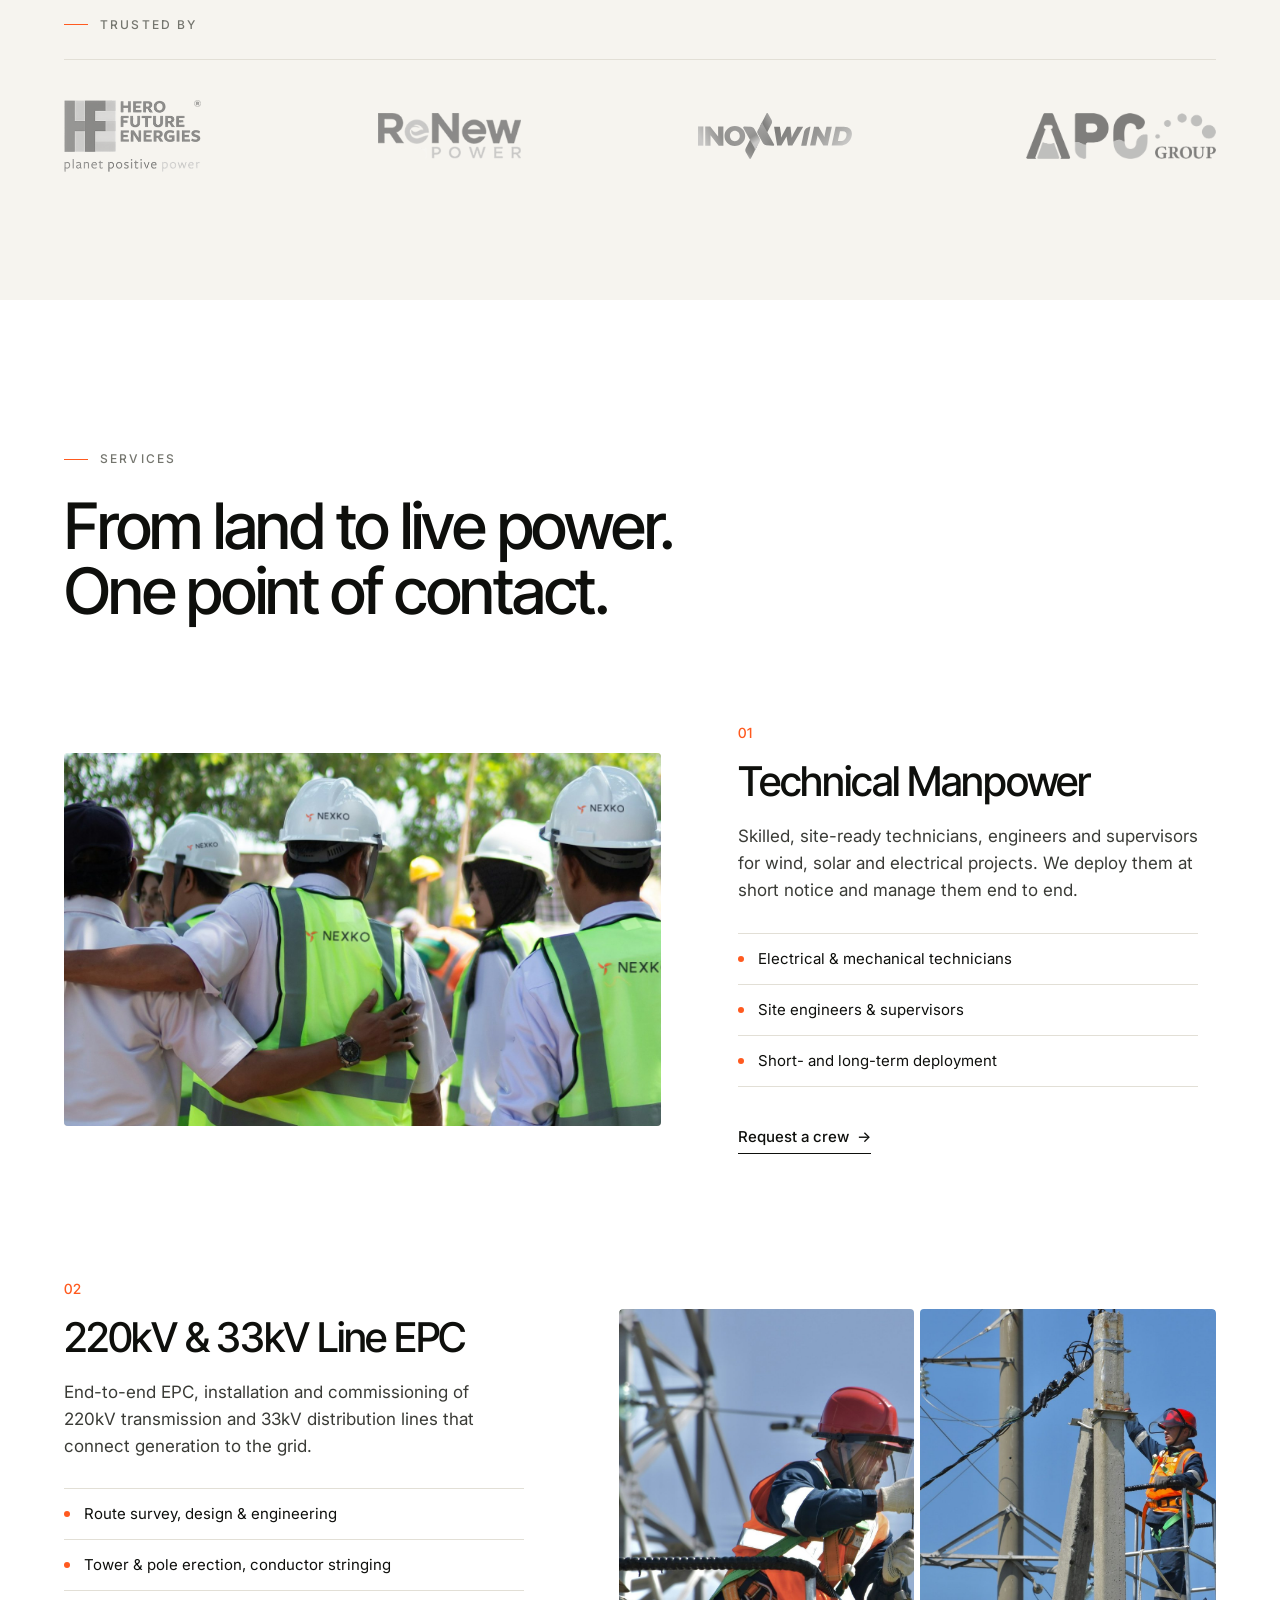
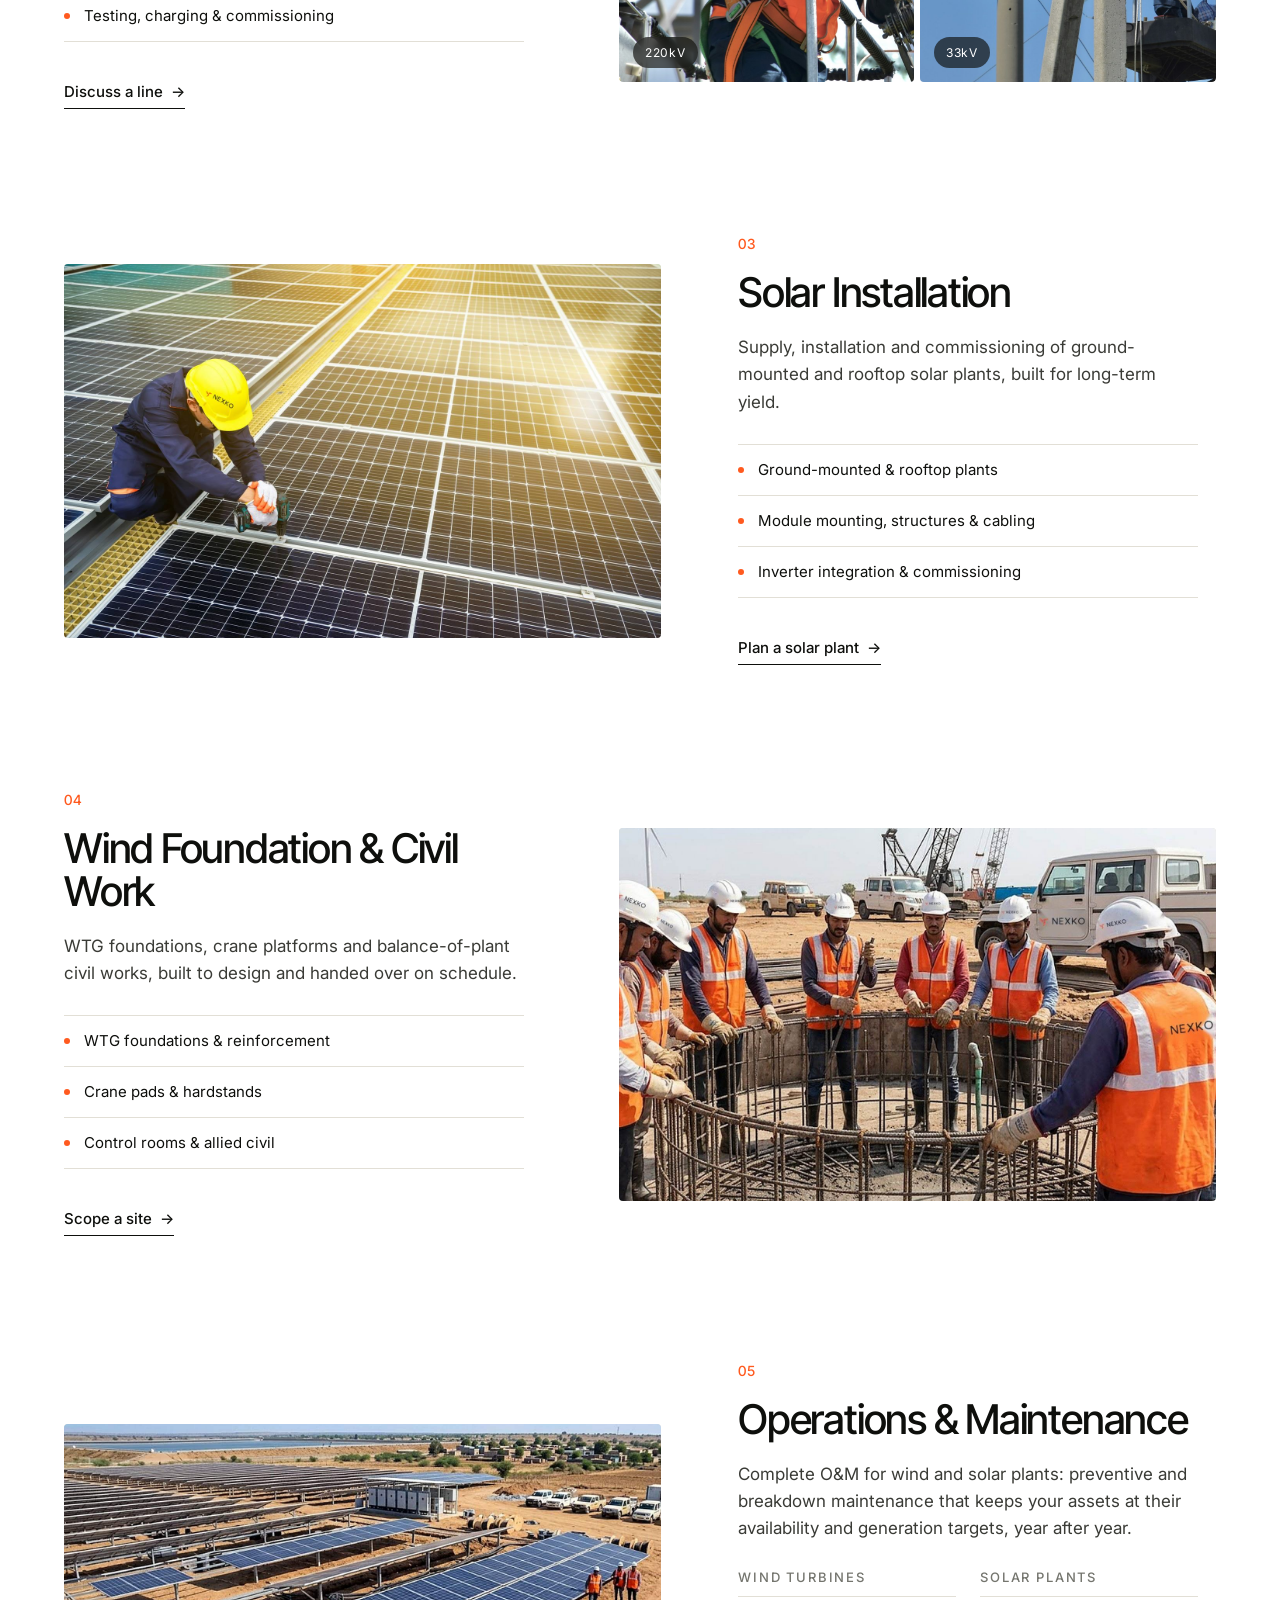
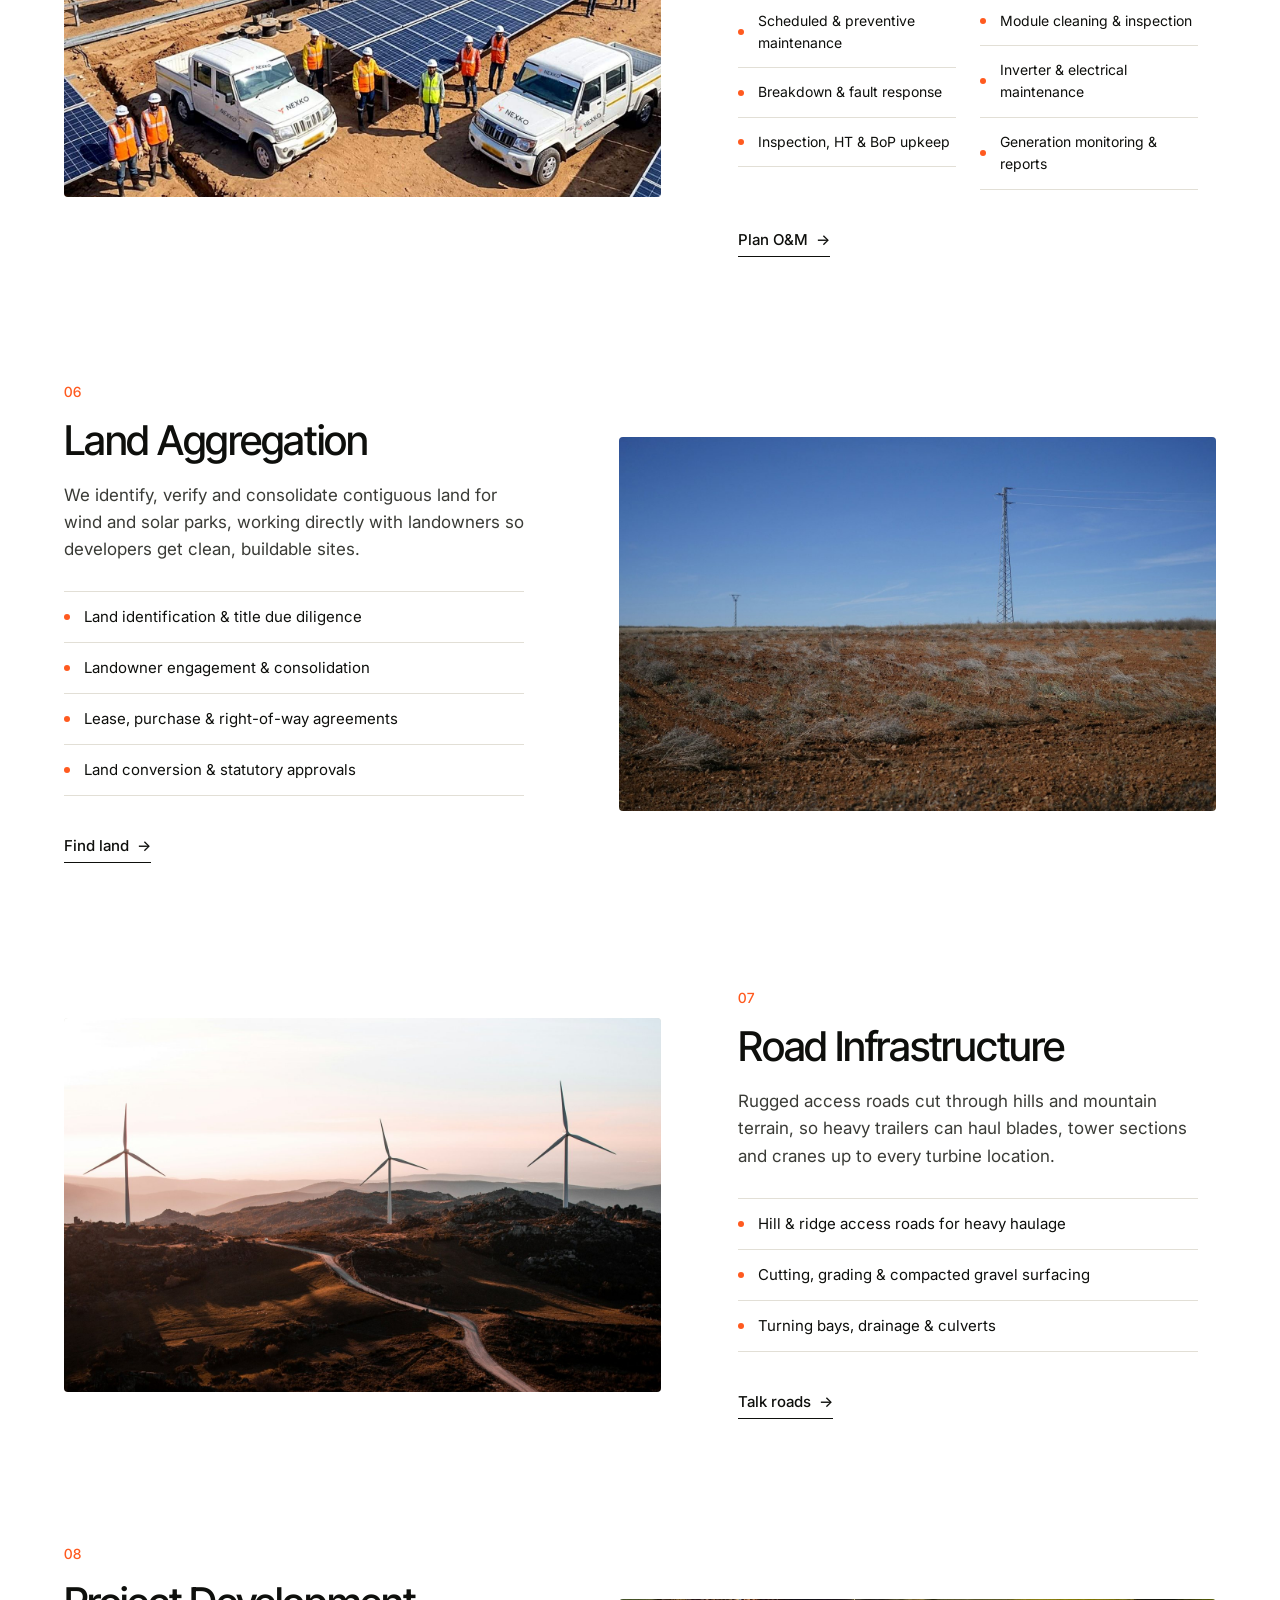
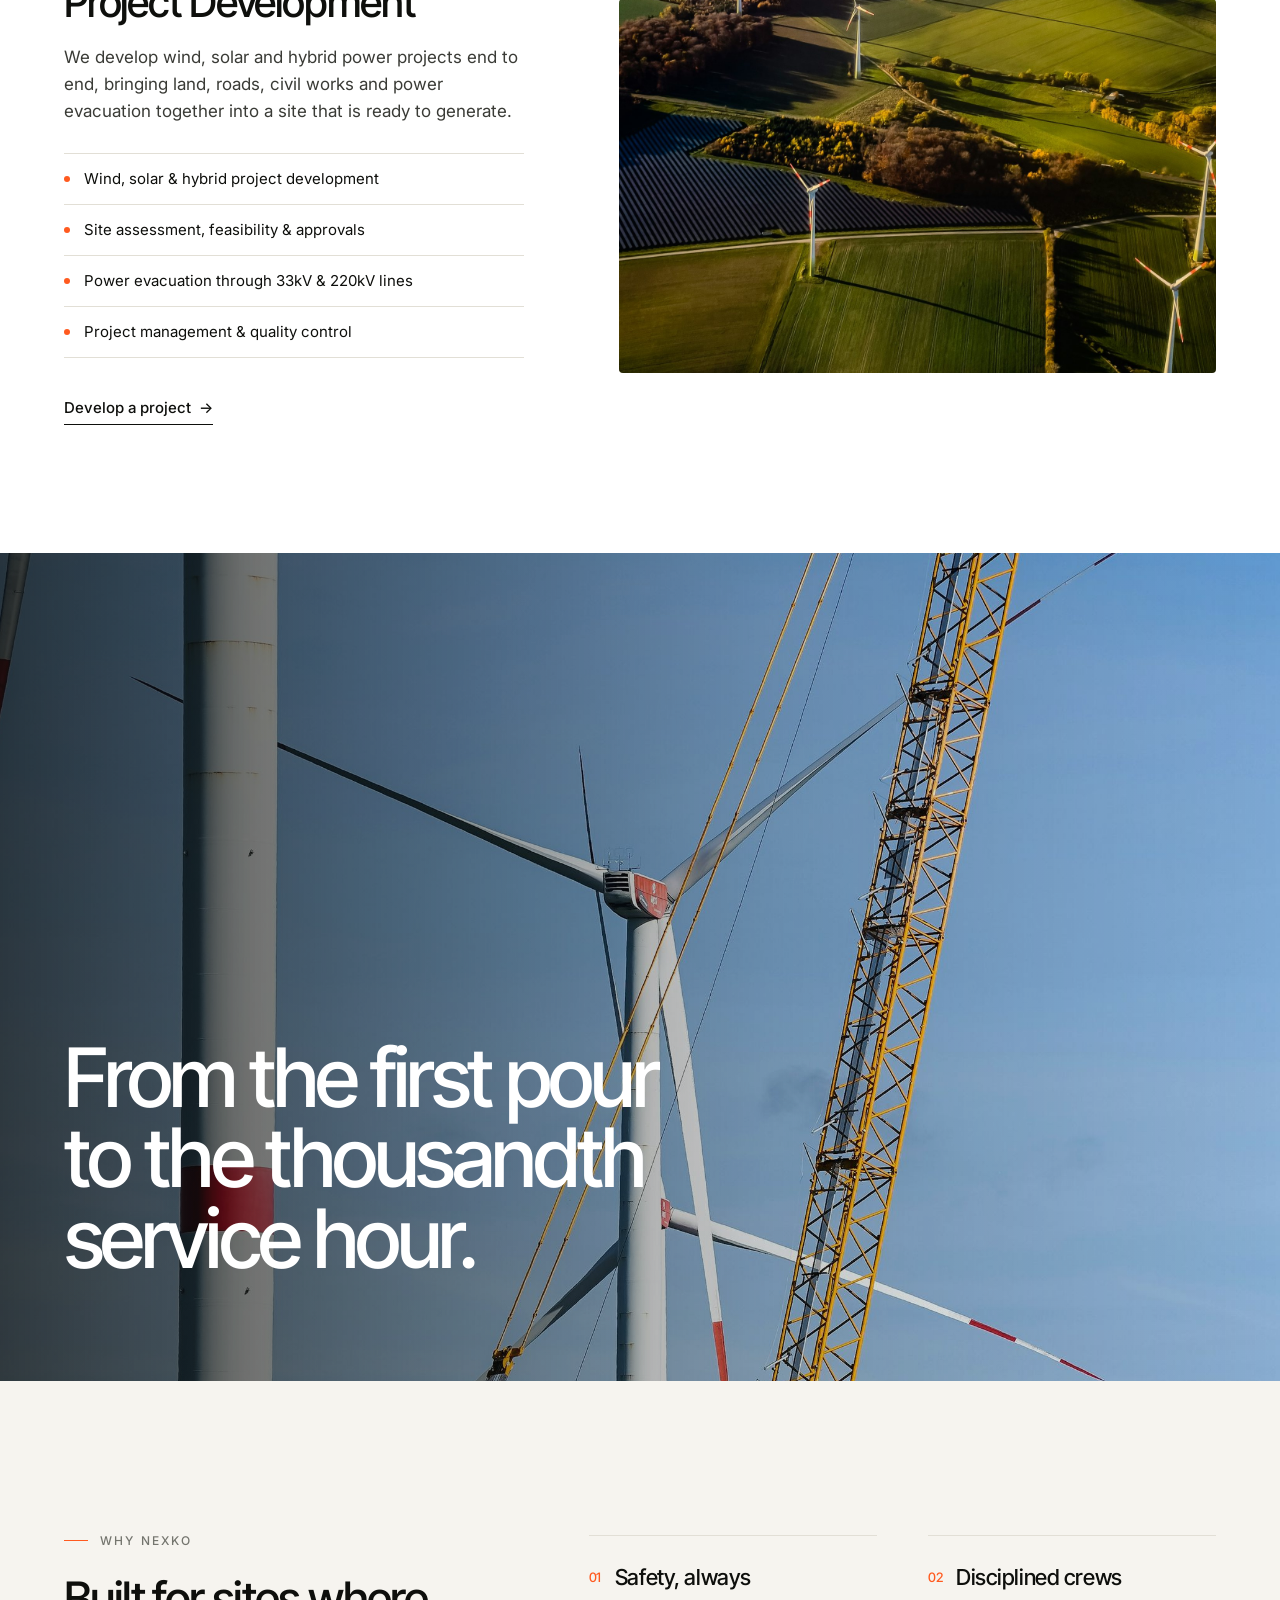
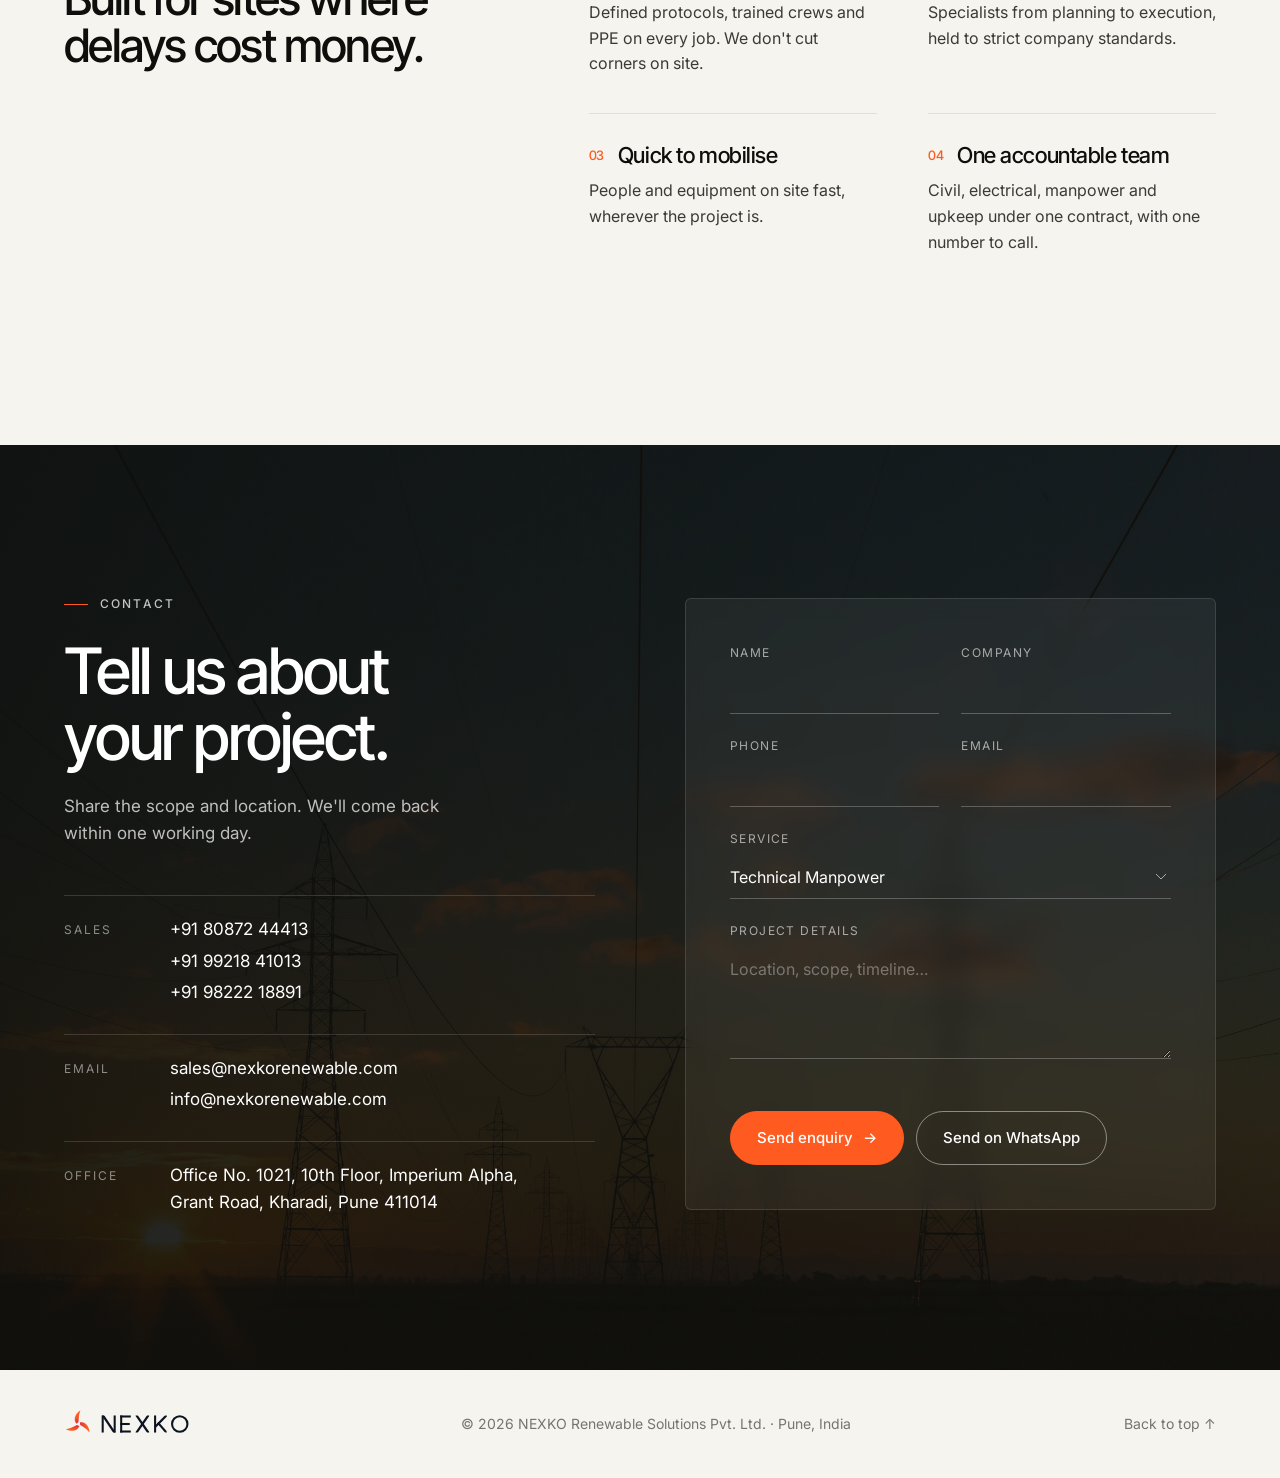
==== commit e838170c: "O&M uses enhanced NEXKO solar crew photo; new Solar Installation image - O&M: provided solar-site ph" ====
--- a/index.html
+++ b/index.html
@@ -125,7 +125,7 @@
       </article>
 
       <article class="service wrap reveal">
-        <figure class="service__media"><img src="assets/img/solar-site.jpg?v=6" alt="NEXKO crew at a solar plant installation site" loading="lazy" /></figure>
+        <figure class="service__media"><img src="assets/img/solar-install.jpg?v=1" alt="NEXKO installer fixing solar modules to their mounting rails" loading="lazy" /></figure>
         <div class="service__body">
           <span class="service__no">03</span>
           <h3 class="h3">Solar Installation</h3>
@@ -155,10 +155,7 @@
       </article>
 
       <article class="service wrap reveal">
-        <figure class="service__media service__media--split">
-          <div><img src="assets/img/om-wind.jpg?v=6" alt="Technician climbing beside a wind turbine" loading="lazy" /><span>Wind</span></div>
-          <div><img src="assets/img/om-solar.jpg?v=6" alt="Solar panels being cleaned with a brush" loading="lazy" /><span>Solar</span></div>
-        </figure>
+        <figure class="service__media"><img src="assets/img/om-solar-crew.jpg?v=1" alt="NEXKO O&amp;M crew and service vehicles at a solar plant" loading="lazy" /></figure>
         <div class="service__body">
           <span class="service__no">05</span>
           <h3 class="h3">Operations &amp; Maintenance</h3>
